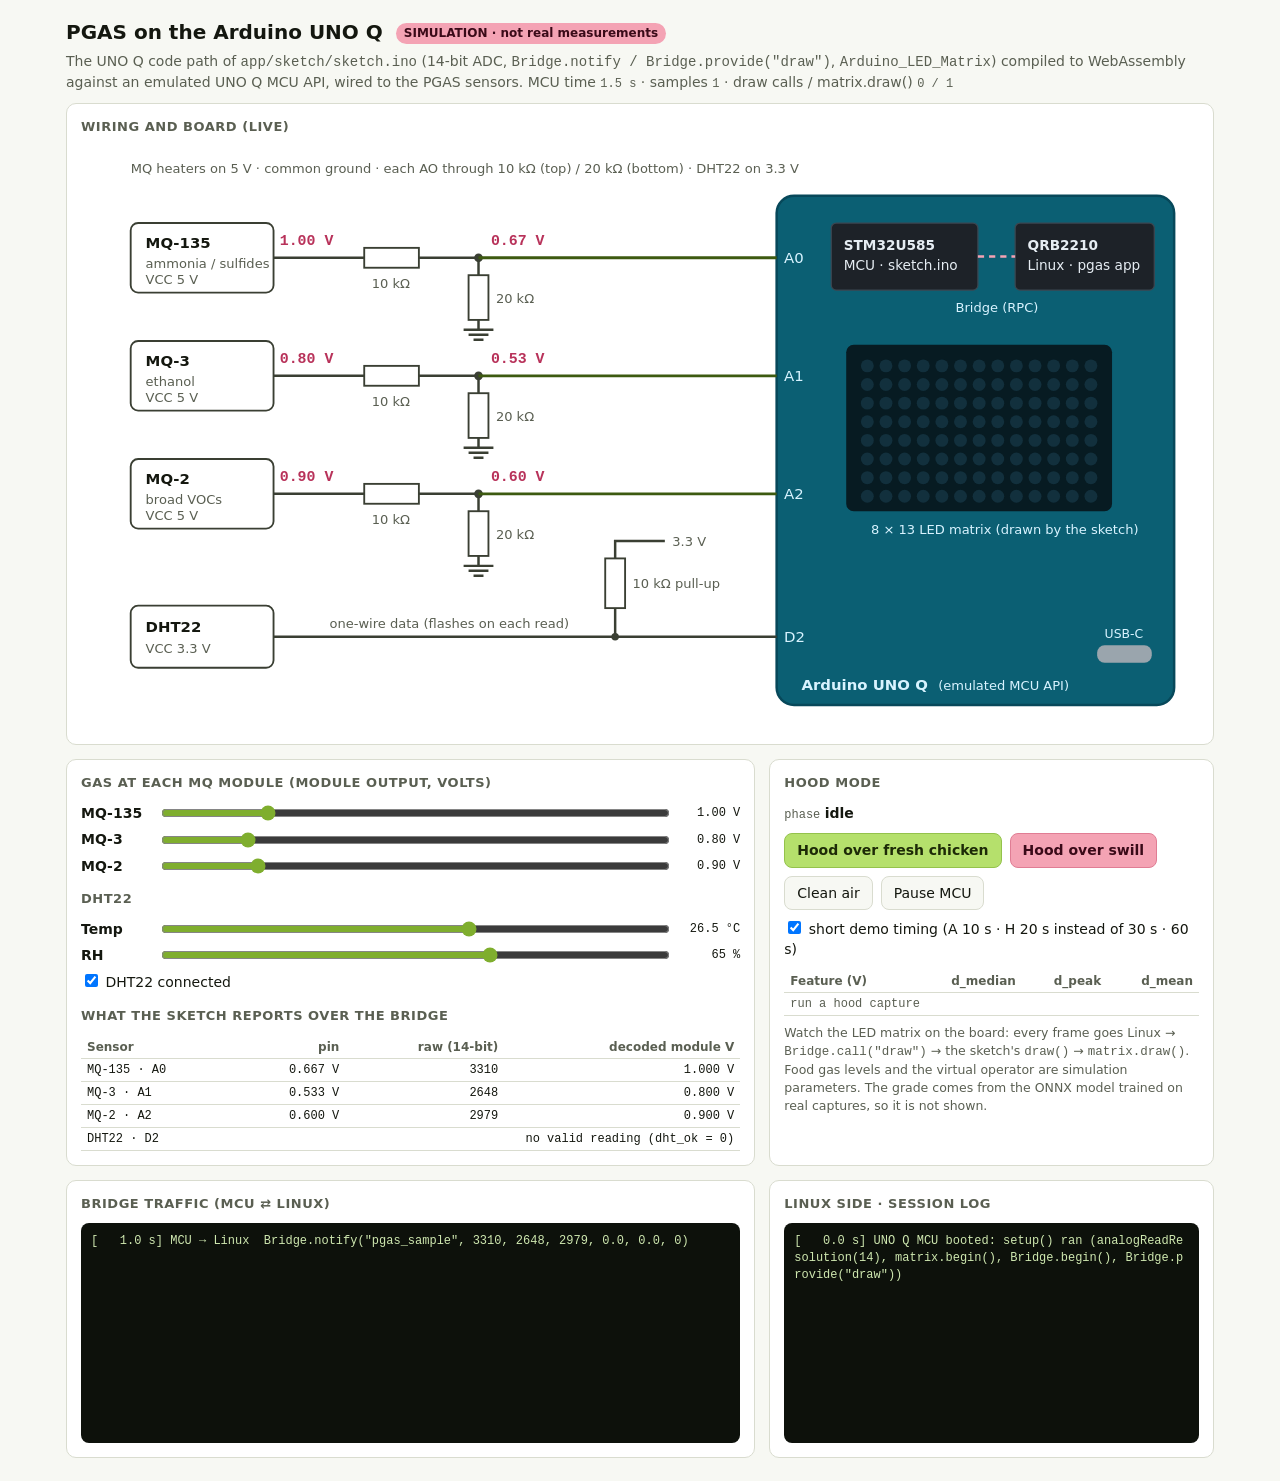
==== sim/web/pgas-unoq-sim.html @ 6ef6e34f "Add UNO Q software-in-the-loop simulation; impute missing DHT22 values sim/unoq/hal emulates the UNO" ====
<!doctype html>
<html lang="en">
<head>
<meta charset="utf-8">
<meta name="viewport" content="width=device-width, initial-scale=1">
<title>PGAS UNO Q Simulation</title>
<style>
:root {
  --bg: #f7f8f3; --surface: #ffffff; --ink: #14170f; --muted: #5a5f52; --line: #d9dccf;
  --lime: #b5e06c; --lime-ink: #3d5a10; --pink: #f4a3b4; --pink-ink: #b8325a; --purple: #5b3b8c;
  --wire: #3a3f33; --led-off: #1c2430; --led-on: #8fd3ff; --mono: ui-monospace, SFMono-Regular, Menlo, Consolas, monospace;
}
@media (prefers-color-scheme: dark) {
  :root:not([data-theme="light"]) {
    --bg: #12140f; --surface: #1b1e17; --ink: #eef1e6; --muted: #a7ad9b; --line: #33382b;
    --lime-ink: #c8ef86; --pink-ink: #ff9ab6; --wire: #c9cfbd; --led-off: #0e141c;
  }
}
:root[data-theme="dark"] {
  --bg: #12140f; --surface: #1b1e17; --ink: #eef1e6; --muted: #a7ad9b; --line: #33382b;
  --lime-ink: #c8ef86; --pink-ink: #ff9ab6; --wire: #c9cfbd; --led-off: #0e141c;
}
* { box-sizing: border-box; }
body { margin: 0; background: var(--bg); color: var(--ink); font: 14px/1.45 system-ui, -apple-system, "Segoe UI", sans-serif; }
header { padding: 18px 16px 10px; max-width: 1180px; margin: 0 auto; }
h1 { font-size: 20px; margin: 0 0 4px; }
.sub { color: var(--muted); margin: 0; }
.badge { display: inline-block; background: var(--pink); color: #3a0a18; font-weight: 600; font-size: 12px; padding: 2px 8px; border-radius: 99px; margin-left: 6px; vertical-align: 2px; }
main { max-width: 1180px; margin: 0 auto; padding: 0 16px 24px; display: grid; gap: 14px; grid-template-columns: minmax(0, 1.55fr) minmax(0, 1fr); }
.card { background: var(--surface); border: 1px solid var(--line); border-radius: 10px; padding: 14px; min-width: 0; }
.card h2 { font-size: 13px; text-transform: uppercase; letter-spacing: .04em; color: var(--muted); margin: 0 0 10px; }
.span2 { grid-column: 1 / -1; }
svg { width: 100%; height: auto; display: block; }
svg text { fill: var(--ink); font: 12px system-ui, sans-serif; }
svg .small { font-size: 10.5px; fill: var(--muted); }
svg .val { font: 600 12px var(--mono); fill: var(--pink-ink); }
svg .wire { stroke: var(--wire); stroke-width: 2; fill: none; }
svg .sig { stroke: var(--lime-ink); fill: none; transition: stroke-width .3s; }
svg .box { fill: var(--surface); stroke: var(--wire); stroke-width: 1.5; }
svg .board { fill: #0f6b74; stroke: #0a4d54; }
svg .board-t { fill: #e8fbff; }
svg .res { fill: var(--surface); stroke: var(--wire); stroke-width: 1.5; }
svg #wire-d2.active { stroke: var(--pink-ink); stroke-width: 4; }
.row { display: grid; grid-template-columns: 70px 1fr 64px; gap: 8px; align-items: center; margin: 6px 0; }
.row label { font-weight: 600; }
.row output { font: 12px var(--mono); text-align: right; }
input[type=range] { width: 100%; accent-color: #7fae2e; }
.btns { display: flex; flex-wrap: wrap; gap: 8px; margin-top: 10px; }
button { font: inherit; border: 1px solid var(--line); background: var(--bg); color: var(--ink); padding: 6px 12px; border-radius: 8px; cursor: pointer; }
button.primary { background: var(--lime); color: #1d2a07; border-color: #94c24c; font-weight: 600; }
button.danger { background: var(--pink); color: #3a0a18; border-color: #e07d94; font-weight: 600; }
table { border-collapse: collapse; width: 100%; font: 12px var(--mono); }
th, td { text-align: right; padding: 4px 6px; border-bottom: 1px solid var(--line); }
th:first-child, td:first-child { text-align: left; }
th { color: var(--muted); font-weight: 600; font-family: system-ui, sans-serif; }
pre { margin: 0; background: #0d110b; color: #cfe8b0; font: 12px/1.4 var(--mono); padding: 10px; border-radius: 8px; height: 220px; overflow: auto; white-space: pre-wrap; word-break: break-all; }
#matrix-unused { width: 300px; max-width: 100%; display: grid; grid-template-columns: repeat(13, 1fr); gap: 4px; background: #0b1016; padding: 10px; border-radius: 8px; }
#matrix i { aspect-ratio: 1; border-radius: 50%; background: var(--led-off); }
#matrix i.on { background: var(--led-on); box-shadow: 0 0 6px var(--led-on); }
.stat { font: 12px var(--mono); color: var(--muted); }
.note { color: var(--muted); font-size: 12.5px; margin: 8px 0 0; }
.flex { display: flex; gap: 14px; flex-wrap: wrap; align-items: flex-start; }
@media (max-width: 820px) { main { grid-template-columns: 1fr; } }
svg .unoq { fill: #0b5f73; stroke: #07485a; stroke-width: 2; }
svg .chip { fill: #1d2228; stroke: #3c4650; }
svg .chip-t { fill: #e6edf3; font-size: 11px; }
svg .pcb-t { fill: #d8f3ff; }
svg .led { fill: #12303d; }
svg .led.on { fill: #8fd3ff; filter: drop-shadow(0 0 3px #8fd3ff); }
svg .bridge { stroke: #f4a3b4; stroke-width: 2; fill: none; stroke-dasharray: 5 4; }
</style>
</head>
<body>
<header>
  <h1>PGAS on the Arduino UNO Q <span class="badge">SIMULATION · not real measurements</span></h1>
  <p class="sub">The UNO Q code path of <code>app/sketch/sketch.ino</code> (14-bit ADC, <code>Bridge.notify / Bridge.provide("draw")</code>, <code>Arduino_LED_Matrix</code>) compiled to WebAssembly against an emulated UNO Q MCU API, wired to the PGAS sensors. MCU time <span class="stat"><span id="simtime">0</span> s</span> · samples <span class="stat" id="samples">0</span> · draw calls / matrix.draw() <span class="stat" id="draws">0</span></p>
</header>
<main>
  <section class="card span2">
    <h2>Wiring and board (live)</h2>
    <svg viewBox="0 0 900 470" role="img" aria-label="PGAS wiring to the Arduino UNO Q: MQ-135, MQ-3 and MQ-2 through 10k/20k dividers to A0-A2; DHT22 with 10k pull-up to D2; on-board 8x13 LED matrix">
      <text x="40" y="22" class="small">MQ heaters on 5 V · common ground · each AO through 10 kΩ (top) / 20 kΩ (bottom) · DHT22 on 3.3 V</text>
      <rect x="560" y="40" width="320" height="410" rx="14" class="unoq"/>
      <text x="580" y="438" class="pcb-t" style="font-weight:700">Arduino UNO Q</text>
      <text x="690" y="438" class="pcb-t" style="font-size:10.5px">(emulated MCU API)</text>
      <rect x="604" y="62" width="118" height="54" rx="4" class="chip"/>
      <text x="614" y="84" class="chip-t" style="font-weight:600">STM32U585</text>
      <text x="614" y="100" class="chip-t">MCU · sketch.ino</text>
      <rect x="752" y="62" width="112" height="54" rx="4" class="chip"/>
      <text x="762" y="84" class="chip-t" style="font-weight:600">QRB2210</text>
      <text x="762" y="100" class="chip-t">Linux · pgas app</text>
      <path class="bridge" d="M722 89 H752"/>
      <text x="704" y="134" class="pcb-t" style="font-size:10.5px">Bridge (RPC)</text>
      <rect x="616" y="160" width="214" height="134" rx="6" fill="#071b22"/>
      <g id="leds" transform="translate(633,177)"></g>
      <text x="636" y="312" class="pcb-t" style="font-size:10.5px">8 × 13 LED matrix (drawn by the sketch)</text>
      <rect x="818" y="402" width="44" height="14" rx="6" fill="#9aa5ad"/>
      <text x="824" y="396" class="pcb-t" style="font-size:10px">USB-C</text>
      <g id="rows"></g>
      <rect x="40" y="370" width="115" height="50" rx="6" class="box"/>
      <text x="52" y="391" style="font-weight:600">DHT22</text>
      <text x="52" y="408" class="small">VCC 3.3 V</text>
      <path id="wire-d2" class="wire" d="M155 395 H560"/>
      <circle cx="430" cy="395" r="3" fill="var(--wire)"/>
      <path class="wire" d="M430 395 V372"/>
      <rect x="422" y="332" width="16" height="40" class="res"/>
      <text x="444" y="356" class="small">10 kΩ pull-up</text>
      <path class="wire" d="M430 332 V318 H470"/>
      <text x="476" y="322" class="small">3.3 V</text>
      <text x="566" y="399" class="pcb-t">D2</text>
      <text x="200" y="388" class="small">one-wire data (flashes on each read)</text>
    </svg>
  </section>

  <section class="card">
    <h2>Gas at each MQ module (module output, volts)</h2>
    <div class="row"><label for="sl-mq135">MQ-135</label><input id="sl-mq135" type="range" min="0" max="5" step="0.01"><output id="out-mq135"></output></div>
    <div class="row"><label for="sl-mq3">MQ-3</label><input id="sl-mq3" type="range" min="0" max="5" step="0.01"><output id="out-mq3"></output></div>
    <div class="row"><label for="sl-mq2">MQ-2</label><input id="sl-mq2" type="range" min="0" max="5" step="0.01"><output id="out-mq2"></output></div>
    <h2 style="margin-top:14px">DHT22</h2>
    <div class="row"><label for="sl-temp">Temp</label><input id="sl-temp" type="range" min="-10" max="50" step="0.1" value="26.5"><output id="val-temp"></output></div>
    <div class="row"><label for="sl-rh">RH</label><input id="sl-rh" type="range" min="0" max="100" step="1" value="65"><output id="val-rh"></output></div>
    <label><input id="dht-conn" type="checkbox" checked> DHT22 connected</label>
    <h2 style="margin-top:14px">What the sketch reports over the Bridge</h2>
    <table>
      <thead><tr><th>Sensor</th><th>pin</th><th>raw (14-bit)</th><th>decoded module V</th></tr></thead>
      <tbody>
        <tr><td>MQ-135 · A0</td><td id="vpin-mq135"></td><td id="raw-mq135"></td><td id="dec-mq135"></td></tr>
        <tr><td>MQ-3 · A1</td><td id="vpin-mq3"></td><td id="raw-mq3"></td><td id="dec-mq3"></td></tr>
        <tr><td>MQ-2 · A2</td><td id="vpin-mq2"></td><td id="raw-mq2"></td><td id="dec-mq2"></td></tr>
        <tr><td>DHT22 · D2</td><td colspan="3" id="dec-dht"></td></tr>
      </tbody>
    </table>
  </section>

  <section class="card">
    <h2>Hood mode</h2>
    <div><span class="stat">phase</span> <b id="phase">idle</b></div>
    <div class="btns">
      <button class="primary" data-hood="fresh">Hood over fresh chicken</button>
      <button class="danger" data-hood="swill">Hood over swill</button>
      <button id="reset-air">Clean air</button>
      <button id="pause">Pause MCU</button>
    </div>
    <label style="display:block;margin-top:8px"><input id="short" type="checkbox" checked> short demo timing (A 10 s · H 20 s instead of 30 s · 60 s)</label>
    <table style="margin-top:10px">
      <thead><tr><th>Feature (V)</th><th>d_median</th><th>d_peak</th><th>d_mean</th></tr></thead>
      <tbody id="result"><tr><td colspan="4" style="text-align:left;color:var(--muted)">run a hood capture</td></tr></tbody>
    </table>
    <p class="note">Watch the LED matrix on the board: every frame goes Linux → <code>Bridge.call("draw")</code> → the sketch's <code>draw()</code> → <code>matrix.draw()</code>. Food gas levels and the virtual operator are simulation parameters. The grade comes from the ONNX model trained on real captures, so it is not shown.</p>
  </section>

  <section class="card"><h2>Bridge traffic (MCU ⇄ Linux)</h2><pre id="bridge"></pre></section>
  <section class="card"><h2>Linux side · session log</h2><pre id="log"></pre></section>
</main>
<script>
// sensor rows of the wiring diagram
(function () {
  const g = document.getElementById('rows');
  const rows = [['mq135', 'MQ-135', 'ammonia / sulfides', 'A0'], ['mq3', 'MQ-3', 'ethanol', 'A1'], ['mq2', 'MQ-2', 'broad VOCs', 'A2']];
  rows.forEach(([id, name, gas, pin], k) => {
    const y = 90 + k * 95;
    g.insertAdjacentHTML('beforeend', `
      <rect x="40" y="${y - 28}" width="115" height="56" rx="6" class="box"/>
      <text x="52" y="${y - 8}" style="font-weight:600">${name}</text>
      <text x="52" y="${y + 8}" class="small">${gas}</text>
      <text x="52" y="${y + 21}" class="small">VCC 5 V</text>
      <path class="wire" d="M155 ${y} H228"/>
      <text x="160" y="${y - 10}" class="val" id="vm-${id}"></text>
      <rect x="228" y="${y - 8}" width="44" height="16" class="res"/>
      <text x="234" y="${y + 24}" class="small">10 kΩ</text>
      <path class="wire" d="M272 ${y} H320"/>
      <circle cx="320" cy="${y}" r="3.5" fill="var(--wire)"/>
      <path class="wire" d="M320 ${y} V${y + 14}"/>
      <rect x="312" y="${y + 14}" width="16" height="36" class="res"/>
      <text x="334" y="${y + 36}" class="small">20 kΩ</text>
      <path class="wire" d="M320 ${y + 50} V${y + 58} M308 ${y + 58} H332 M312 ${y + 62} H328 M316 ${y + 66} H324"/>
      <path class="sig" id="wire-${id}" d="M320 ${y} H560"/>
      <text x="330" y="${y - 10}" class="val" id="vp-${id}"></text>
      <text x="566" y="${y + 4}" class="pcb-t">${pin}</text>`);
  });
})();
</script>
<script>
var UnoQMcu = (() => {
  var _scriptDir = typeof document !== 'undefined' && document.currentScript ? document.currentScript.src : undefined;
  if (typeof __filename !== 'undefined') _scriptDir = _scriptDir || __filename;
  return (
function(UnoQMcu) {
  UnoQMcu = UnoQMcu || {};

var Module=typeof UnoQMcu!="undefined"?UnoQMcu:{};var readyPromiseResolve,readyPromiseReject;Module["ready"]=new Promise(function(resolve,reject){readyPromiseResolve=resolve;readyPromiseReject=reject});var moduleOverrides=Object.assign({},Module);var arguments_=[];var thisProgram="./this.program";var quit_=(status,toThrow)=>{throw toThrow};var ENVIRONMENT_IS_WEB=typeof window=="object";var ENVIRONMENT_IS_WORKER=typeof importScripts=="function";var ENVIRONMENT_IS_NODE=typeof process=="object"&&typeof process.versions=="object"&&typeof process.versions.node=="string";var scriptDirectory="";function locateFile(path){if(Module["locateFile"]){return Module["locateFile"](path,scriptDirectory)}return scriptDirectory+path}var read_,readAsync,readBinary,setWindowTitle;function logExceptionOnExit(e){if(e instanceof ExitStatus)return;let toLog=e;err("exiting due to exception: "+toLog)}var fs;var nodePath;var requireNodeFS;if(ENVIRONMENT_IS_NODE){if(ENVIRONMENT_IS_WORKER){scriptDirectory=require("path").dirname(scriptDirectory)+"/"}else{scriptDirectory=__dirname+"/"}requireNodeFS=(()=>{if(!nodePath){fs=require("fs");nodePath=require("path")}});read_=function shell_read(filename,binary){var ret=tryParseAsDataURI(filename);if(ret){return binary?ret:ret.toString()}requireNodeFS();filename=nodePath["normalize"](filename);return fs.readFileSync(filename,binary?undefined:"utf8")};readBinary=(filename=>{var ret=read_(filename,true);if(!ret.buffer){ret=new Uint8Array(ret)}return ret});readAsync=((filename,onload,onerror)=>{var ret=tryParseAsDataURI(filename);if(ret){onload(ret)}requireNodeFS();filename=nodePath["normalize"](filename);fs.readFile(filename,function(err,data){if(err)onerror(err);else onload(data.buffer)})});if(process["argv"].length>1){thisProgram=process["argv"][1].replace(/\\/g,"/")}arguments_=process["argv"].slice(2);process["on"]("uncaughtException",function(ex){if(!(ex instanceof ExitStatus)){throw ex}});process["on"]("unhandledRejection",function(reason){throw reason});quit_=((status,toThrow)=>{if(keepRuntimeAlive()){process["exitCode"]=status;throw toThrow}logExceptionOnExit(toThrow);process["exit"](status)});Module["inspect"]=function(){return"[Emscripten Module object]"}}else if(ENVIRONMENT_IS_WEB||ENVIRONMENT_IS_WORKER){if(ENVIRONMENT_IS_WORKER){scriptDirectory=self.location.href}else if(typeof document!="undefined"&&document.currentScript){scriptDirectory=document.currentScript.src}if(_scriptDir){scriptDirectory=_scriptDir}if(scriptDirectory.indexOf("blob:")!==0){scriptDirectory=scriptDirectory.substr(0,scriptDirectory.replace(/[?#].*/,"").lastIndexOf("/")+1)}else{scriptDirectory=""}{read_=(url=>{try{var xhr=new XMLHttpRequest;xhr.open("GET",url,false);xhr.send(null);return xhr.responseText}catch(err){var data=tryParseAsDataURI(url);if(data){return intArrayToString(data)}throw err}});if(ENVIRONMENT_IS_WORKER){readBinary=(url=>{try{var xhr=new XMLHttpRequest;xhr.open("GET",url,false);xhr.responseType="arraybuffer";xhr.send(null);return new Uint8Array(xhr.response)}catch(err){var data=tryParseAsDataURI(url);if(data){return data}throw err}})}readAsync=((url,onload,onerror)=>{var xhr=new XMLHttpRequest;xhr.open("GET",url,true);xhr.responseType="arraybuffer";xhr.onload=(()=>{if(xhr.status==200||xhr.status==0&&xhr.response){onload(xhr.response);return}var data=tryParseAsDataURI(url);if(data){onload(data.buffer);return}onerror()});xhr.onerror=onerror;xhr.send(null)})}setWindowTitle=(title=>document.title=title)}else{}var out=Module["print"]||console.log.bind(console);var err=Module["printErr"]||console.warn.bind(console);Object.assign(Module,moduleOverrides);moduleOverrides=null;if(Module["arguments"])arguments_=Module["arguments"];if(Module["thisProgram"])thisProgram=Module["thisProgram"];if(Module["quit"])quit_=Module["quit"];var POINTER_SIZE=4;function warnOnce(text){if(!warnOnce.shown)warnOnce.shown={};if(!warnOnce.shown[text]){warnOnce.shown[text]=1;err(text)}}function convertJsFunctionToWasm(func,sig){if(typeof WebAssembly.Function=="function"){var typeNames={"i":"i32","j":"i64","f":"f32","d":"f64"};var type={parameters:[],results:sig[0]=="v"?[]:[typeNames[sig[0]]]};for(var i=1;i<sig.length;++i){type.parameters.push(typeNames[sig[i]])}return new WebAssembly.Function(type,func)}var typeSection=[1,0,1,96];var sigRet=sig.slice(0,1);var sigParam=sig.slice(1);var typeCodes={"i":127,"j":126,"f":125,"d":124};typeSection.push(sigParam.length);for(var i=0;i<sigParam.length;++i){typeSection.push(typeCodes[sigParam[i]])}if(sigRet=="v"){typeSection.push(0)}else{typeSection=typeSection.concat([1,typeCodes[sigRet]])}typeSection[1]=typeSection.length-2;var bytes=new Uint8Array([0,97,115,109,1,0,0,0].concat(typeSection,[2,7,1,1,101,1,102,0,0,7,5,1,1,102,0,0]));var module=new WebAssembly.Module(bytes);var instance=new WebAssembly.Instance(module,{"e":{"f":func}});var wrappedFunc=instance.exports["f"];return wrappedFunc}var freeTableIndexes=[];var functionsInTableMap;function getEmptyTableSlot(){if(freeTableIndexes.length){return freeTableIndexes.pop()}try{wasmTable.grow(1)}catch(err){if(!(err instanceof RangeError)){throw err}throw"Unable to grow wasm table. Set ALLOW_TABLE_GROWTH."}return wasmTable.length-1}function updateTableMap(offset,count){for(var i=offset;i<offset+count;i++){var item=getWasmTableEntry(i);if(item){functionsInTableMap.set(item,i)}}}var tempRet0=0;var wasmBinary;if(Module["wasmBinary"])wasmBinary=Module["wasmBinary"];var noExitRuntime=Module["noExitRuntime"]||true;if(typeof WebAssembly!="object"){abort("no native wasm support detected")}var wasmMemory;var ABORT=false;var EXITSTATUS;function assert(condition,text){if(!condition){abort(text)}}function getCFunc(ident){var func=Module["_"+ident];return func}function ccall(ident,returnType,argTypes,args,opts){var toC={"string":function(str){var ret=0;if(str!==null&&str!==undefined&&str!==0){var len=(str.length<<2)+1;ret=stackAlloc(len);stringToUTF8(str,ret,len)}return ret},"array":function(arr){var ret=stackAlloc(arr.length);writeArrayToMemory(arr,ret);return ret}};function convertReturnValue(ret){if(returnType==="string")return UTF8ToString(ret);if(returnType==="boolean")return Boolean(ret);return ret}var func=getCFunc(ident);var cArgs=[];var stack=0;if(args){for(var i=0;i<args.length;i++){var converter=toC[argTypes[i]];if(converter){if(stack===0)stack=stackSave();cArgs[i]=converter(args[i])}else{cArgs[i]=args[i]}}}var ret=func.apply(null,cArgs);function onDone(ret){if(stack!==0)stackRestore(stack);return convertReturnValue(ret)}ret=onDone(ret);return ret}function cwrap(ident,returnType,argTypes,opts){argTypes=argTypes||[];var numericArgs=argTypes.every(function(type){return type==="number"});var numericRet=returnType!=="string";if(numericRet&&numericArgs&&!opts){return getCFunc(ident)}return function(){return ccall(ident,returnType,argTypes,arguments,opts)}}var ALLOC_STACK=1;var UTF8Decoder=typeof TextDecoder!="undefined"?new TextDecoder("utf8"):undefined;function UTF8ArrayToString(heap,idx,maxBytesToRead){var endIdx=idx+maxBytesToRead;var endPtr=idx;while(heap[endPtr]&&!(endPtr>=endIdx))++endPtr;if(endPtr-idx>16&&heap.subarray&&UTF8Decoder){return UTF8Decoder.decode(heap.subarray(idx,endPtr))}else{var str="";while(idx<endPtr){var u0=heap[idx++];if(!(u0&128)){str+=String.fromCharCode(u0);continue}var u1=heap[idx++]&63;if((u0&224)==192){str+=String.fromCharCode((u0&31)<<6|u1);continue}var u2=heap[idx++]&63;if((u0&240)==224){u0=(u0&15)<<12|u1<<6|u2}else{u0=(u0&7)<<18|u1<<12|u2<<6|heap[idx++]&63}if(u0<65536){str+=String.fromCharCode(u0)}else{var ch=u0-65536;str+=String.fromCharCode(55296|ch>>10,56320|ch&1023)}}}return str}function UTF8ToString(ptr,maxBytesToRead){return ptr?UTF8ArrayToString(HEAPU8,ptr,maxBytesToRead):""}function stringToUTF8Array(str,heap,outIdx,maxBytesToWrite){if(!(maxBytesToWrite>0))return 0;var startIdx=outIdx;var endIdx=outIdx+maxBytesToWrite-1;for(var i=0;i<str.length;++i){var u=str.charCodeAt(i);if(u>=55296&&u<=57343){var u1=str.charCodeAt(++i);u=65536+((u&1023)<<10)|u1&1023}if(u<=127){if(outIdx>=endIdx)break;heap[outIdx++]=u}else if(u<=2047){if(outIdx+1>=endIdx)break;heap[outIdx++]=192|u>>6;heap[outIdx++]=128|u&63}else if(u<=65535){if(outIdx+2>=endIdx)break;heap[outIdx++]=224|u>>12;heap[outIdx++]=128|u>>6&63;heap[outIdx++]=128|u&63}else{if(outIdx+3>=endIdx)break;heap[outIdx++]=240|u>>18;heap[outIdx++]=128|u>>12&63;heap[outIdx++]=128|u>>6&63;heap[outIdx++]=128|u&63}}heap[outIdx]=0;return outIdx-startIdx}function stringToUTF8(str,outPtr,maxBytesToWrite){return stringToUTF8Array(str,HEAPU8,outPtr,maxBytesToWrite)}function lengthBytesUTF8(str){var len=0;for(var i=0;i<str.length;++i){var u=str.charCodeAt(i);if(u>=55296&&u<=57343)u=65536+((u&1023)<<10)|str.charCodeAt(++i)&1023;if(u<=127)++len;else if(u<=2047)len+=2;else if(u<=65535)len+=3;else len+=4}return len}var UTF16Decoder=typeof TextDecoder!="undefined"?new TextDecoder("utf-16le"):undefined;function writeArrayToMemory(array,buffer){HEAP8.set(array,buffer)}function writeAsciiToMemory(str,buffer,dontAddNull){for(var i=0;i<str.length;++i){HEAP8[buffer++>>0]=str.charCodeAt(i)}if(!dontAddNull)HEAP8[buffer>>0]=0}var buffer,HEAP8,HEAPU8,HEAP16,HEAPU16,HEAP32,HEAPU32,HEAPF32,HEAPF64;function updateGlobalBufferAndViews(buf){buffer=buf;Module["HEAP8"]=HEAP8=new Int8Array(buf);Module["HEAP16"]=HEAP16=new Int16Array(buf);Module["HEAP32"]=HEAP32=new Int32Array(buf);Module["HEAPU8"]=HEAPU8=new Uint8Array(buf);Module["HEAPU16"]=HEAPU16=new Uint16Array(buf);Module["HEAPU32"]=HEAPU32=new Uint32Array(buf);Module["HEAPF32"]=HEAPF32=new Float32Array(buf);Module["HEAPF64"]=HEAPF64=new Float64Array(buf)}var INITIAL_MEMORY=Module["INITIAL_MEMORY"]||16777216;var wasmTable;var __ATPRERUN__=[];var __ATINIT__=[];var __ATPOSTRUN__=[];var runtimeInitialized=false;var runtimeExited=false;var runtimeKeepaliveCounter=0;function keepRuntimeAlive(){return noExitRuntime||runtimeKeepaliveCounter>0}function preRun(){if(Module["preRun"]){if(typeof Module["preRun"]=="function")Module["preRun"]=[Module["preRun"]];while(Module["preRun"].length){addOnPreRun(Module["preRun"].shift())}}callRuntimeCallbacks(__ATPRERUN__)}function initRuntime(){runtimeInitialized=true;callRuntimeCallbacks(__ATINIT__)}function exitRuntime(){runtimeExited=true}function postRun(){if(Module["postRun"]){if(typeof Module["postRun"]=="function")Module["postRun"]=[Module["postRun"]];while(Module["postRun"].length){addOnPostRun(Module["postRun"].shift())}}callRuntimeCallbacks(__ATPOSTRUN__)}function addOnPreRun(cb){__ATPRERUN__.unshift(cb)}function addOnInit(cb){__ATINIT__.unshift(cb)}function addOnPostRun(cb){__ATPOSTRUN__.unshift(cb)}var runDependencies=0;var runDependencyWatcher=null;var dependenciesFulfilled=null;function addRunDependency(id){runDependencies++;if(Module["monitorRunDependencies"]){Module["monitorRunDependencies"](runDependencies)}}function removeRunDependency(id){runDependencies--;if(Module["monitorRunDependencies"]){Module["monitorRunDependencies"](runDependencies)}if(runDependencies==0){if(runDependencyWatcher!==null){clearInterval(runDependencyWatcher);runDependencyWatcher=null}if(dependenciesFulfilled){var callback=dependenciesFulfilled;dependenciesFulfilled=null;callback()}}}Module["preloadedImages"]={};Module["preloadedAudios"]={};function abort(what){{if(Module["onAbort"]){Module["onAbort"](what)}}what="Aborted("+what+")";err(what);ABORT=true;EXITSTATUS=1;what+=". Build with -s ASSERTIONS=1 for more info.";var e=new WebAssembly.RuntimeError(what);readyPromiseReject(e);throw e}var dataURIPrefix="data:application/octet-stream;base64,";function isDataURI(filename){return filename.startsWith(dataURIPrefix)}var wasmBinaryFile;wasmBinaryFile="[data-uri]";if(!isDataURI(wasmBinaryFile)){wasmBinaryFile=locateFile(wasmBinaryFile)}function getBinary(file){try{if(file==wasmBinaryFile&&wasmBinary){return new Uint8Array(wasmBinary)}var binary=tryParseAsDataURI(file);if(binary){return binary}if(readBinary){return readBinary(file)}else{throw"both async and sync fetching of the wasm failed"}}catch(err){abort(err)}}function getBinaryPromise(){if(!wasmBinary&&(ENVIRONMENT_IS_WEB||ENVIRONMENT_IS_WORKER)){if(typeof fetch=="function"){return fetch(wasmBinaryFile,{credentials:"same-origin"}).then(function(response){if(!response["ok"]){throw"failed to load wasm binary file at '"+wasmBinaryFile+"'"}return response["arrayBuffer"]()}).catch(function(){return getBinary(wasmBinaryFile)})}}return Promise.resolve().then(function(){return getBinary(wasmBinaryFile)})}function createWasm(){var info={"env":asmLibraryArg,"wasi_snapshot_preview1":asmLibraryArg};function receiveInstance(instance,module){var exports=instance.exports;Module["asm"]=exports;wasmMemory=Module["asm"]["memory"];updateGlobalBufferAndViews(wasmMemory.buffer);wasmTable=Module["asm"]["__indirect_function_table"];addOnInit(Module["asm"]["__wasm_call_ctors"]);removeRunDependency("wasm-instantiate")}addRunDependency("wasm-instantiate");function receiveInstantiationResult(result){receiveInstance(result["instance"])}function instantiateArrayBuffer(receiver){return getBinaryPromise().then(function(binary){return WebAssembly.instantiate(binary,info)}).then(function(instance){return instance}).then(receiver,function(reason){err("failed to asynchronously prepare wasm: "+reason);abort(reason)})}function instantiateAsync(){if(!wasmBinary&&typeof WebAssembly.instantiateStreaming=="function"&&!isDataURI(wasmBinaryFile)&&typeof fetch=="function"){return fetch(wasmBinaryFile,{credentials:"same-origin"}).then(function(response){var result=WebAssembly.instantiateStreaming(response,info);return result.then(receiveInstantiationResult,function(reason){err("wasm streaming compile failed: "+reason);err("falling back to ArrayBuffer instantiation");return instantiateArrayBuffer(receiveInstantiationResult)})})}else{return instantiateArrayBuffer(receiveInstantiationResult)}}if(Module["instantiateWasm"]){try{var exports=Module["instantiateWasm"](info,receiveInstance);return exports}catch(e){err("Module.instantiateWasm callback failed with error: "+e);return false}}instantiateAsync().catch(readyPromiseReject);return{}}var tempDouble;var tempI64;function js_dht(){if(Module.onDht)Module.onDht()}function js_matrix(f){if(Module.onMatrix)Module.onMatrix(Array.from(HEAPU8.subarray(f,f+104)))}function js_notify(t){if(Module.onNotify)Module.onNotify(UTF8ToString(t))}function callRuntimeCallbacks(callbacks){while(callbacks.length>0){var callback=callbacks.shift();if(typeof callback=="function"){callback(Module);continue}var func=callback.func;if(typeof func=="number"){if(callback.arg===undefined){getWasmTableEntry(func)()}else{getWasmTableEntry(func)(callback.arg)}}else{func(callback.arg===undefined?null:callback.arg)}}}function demangle(func){return func}function demangleAll(text){var regex=/\b_Z[\w\d_]+/g;return text.replace(regex,function(x){var y=demangle(x);return x===y?x:y+" ["+x+"]"})}var wasmTableMirror=[];function getWasmTableEntry(funcPtr){var func=wasmTableMirror[funcPtr];if(!func){if(funcPtr>=wasmTableMirror.length)wasmTableMirror.length=funcPtr+1;wasmTableMirror[funcPtr]=func=wasmTable.get(funcPtr)}return func}function jsStackTrace(){var error=new Error;if(!error.stack){try{throw new Error}catch(e){error=e}if(!error.stack){return"(no stack trace available)"}}return error.stack.toString()}function setWasmTableEntry(idx,func){wasmTable.set(idx,func);wasmTableMirror[idx]=func}function ___cxa_allocate_exception(size){return _malloc(size+16)+16}function ExceptionInfo(excPtr){this.excPtr=excPtr;this.ptr=excPtr-16;this.set_type=function(type){HEAP32[this.ptr+4>>2]=type};this.get_type=function(){return HEAP32[this.ptr+4>>2]};this.set_destructor=function(destructor){HEAP32[this.ptr+8>>2]=destructor};this.get_destructor=function(){return HEAP32[this.ptr+8>>2]};this.set_refcount=function(refcount){HEAP32[this.ptr>>2]=refcount};this.set_caught=function(caught){caught=caught?1:0;HEAP8[this.ptr+12>>0]=caught};this.get_caught=function(){return HEAP8[this.ptr+12>>0]!=0};this.set_rethrown=function(rethrown){rethrown=rethrown?1:0;HEAP8[this.ptr+13>>0]=rethrown};this.get_rethrown=function(){return HEAP8[this.ptr+13>>0]!=0};this.init=function(type,destructor){this.set_type(type);this.set_destructor(destructor);this.set_refcount(0);this.set_caught(false);this.set_rethrown(false)};this.add_ref=function(){var value=HEAP32[this.ptr>>2];HEAP32[this.ptr>>2]=value+1};this.release_ref=function(){var prev=HEAP32[this.ptr>>2];HEAP32[this.ptr>>2]=prev-1;return prev===1}}var exceptionLast=0;var uncaughtExceptionCount=0;function ___cxa_throw(ptr,type,destructor){var info=new ExceptionInfo(ptr);info.init(type,destructor);exceptionLast=ptr;uncaughtExceptionCount++;throw ptr}function _abort(){abort("")}function _emscripten_memcpy_big(dest,src,num){HEAPU8.copyWithin(dest,src,src+num)}function _emscripten_get_heap_max(){return 2147483648}function emscripten_realloc_buffer(size){try{wasmMemory.grow(size-buffer.byteLength+65535>>>16);updateGlobalBufferAndViews(wasmMemory.buffer);return 1}catch(e){}}function _emscripten_resize_heap(requestedSize){var oldSize=HEAPU8.length;requestedSize=requestedSize>>>0;var maxHeapSize=_emscripten_get_heap_max();if(requestedSize>maxHeapSize){return false}let alignUp=(x,multiple)=>x+(multiple-x%multiple)%multiple;for(var cutDown=1;cutDown<=4;cutDown*=2){var overGrownHeapSize=oldSize*(1+.2/cutDown);overGrownHeapSize=Math.min(overGrownHeapSize,requestedSize+100663296);var newSize=Math.min(maxHeapSize,alignUp(Math.max(requestedSize,overGrownHeapSize),65536));var replacement=emscripten_realloc_buffer(newSize);if(replacement){return true}}return false}var ASSERTIONS=false;function intArrayToString(array){var ret=[];for(var i=0;i<array.length;i++){var chr=array[i];if(chr>255){if(ASSERTIONS){assert(false,"Character code "+chr+" ("+String.fromCharCode(chr)+")  at offset "+i+" not in 0x00-0xFF.")}chr&=255}ret.push(String.fromCharCode(chr))}return ret.join("")}var decodeBase64=typeof atob=="function"?atob:function(input){var keyStr="ABCDEFGHIJKLMNOPQRSTUVWXYZabcdefghijklmnopqrstuvwxyz0123456789+/=";var output="";var chr1,chr2,chr3;var enc1,enc2,enc3,enc4;var i=0;input=input.replace(/[^A-Za-z0-9\+\/\=]/g,"");do{enc1=keyStr.indexOf(input.charAt(i++));enc2=keyStr.indexOf(input.charAt(i++));enc3=keyStr.indexOf(input.charAt(i++));enc4=keyStr.indexOf(input.charAt(i++));chr1=enc1<<2|enc2>>4;chr2=(enc2&15)<<4|enc3>>2;chr3=(enc3&3)<<6|enc4;output=output+String.fromCharCode(chr1);if(enc3!==64){output=output+String.fromCharCode(chr2)}if(enc4!==64){output=output+String.fromCharCode(chr3)}}while(i<input.length);return output};function intArrayFromBase64(s){if(typeof ENVIRONMENT_IS_NODE=="boolean"&&ENVIRONMENT_IS_NODE){var buf=Buffer.from(s,"base64");return new Uint8Array(buf["buffer"],buf["byteOffset"],buf["byteLength"])}try{var decoded=decodeBase64(s);var bytes=new Uint8Array(decoded.length);for(var i=0;i<decoded.length;++i){bytes[i]=decoded.charCodeAt(i)}return bytes}catch(_){throw new Error("Converting base64 string to bytes failed.")}}function tryParseAsDataURI(filename){if(!isDataURI(filename)){return}return intArrayFromBase64(filename.slice(dataURIPrefix.length))}var asmLibraryArg={"__cxa_allocate_exception":___cxa_allocate_exception,"__cxa_throw":___cxa_throw,"abort":_abort,"emscripten_memcpy_big":_emscripten_memcpy_big,"emscripten_resize_heap":_emscripten_resize_heap,"js_dht":js_dht,"js_matrix":js_matrix,"js_notify":js_notify};var asm=createWasm();var ___wasm_call_ctors=Module["___wasm_call_ctors"]=function(){return(___wasm_call_ctors=Module["___wasm_call_ctors"]=Module["asm"]["__wasm_call_ctors"]).apply(null,arguments)};var _hal_setup=Module["_hal_setup"]=function(){return(_hal_setup=Module["_hal_setup"]=Module["asm"]["hal_setup"]).apply(null,arguments)};var _hal_run_us=Module["_hal_run_us"]=function(){return(_hal_run_us=Module["_hal_run_us"]=Module["asm"]["hal_run_us"]).apply(null,arguments)};var _hal_time_ms=Module["_hal_time_ms"]=function(){return(_hal_time_ms=Module["_hal_time_ms"]=Module["asm"]["hal_time_ms"]).apply(null,arguments)};var _hal_set_module=Module["_hal_set_module"]=function(){return(_hal_set_module=Module["_hal_set_module"]=Module["asm"]["hal_set_module"]).apply(null,arguments)};var _hal_set_env=Module["_hal_set_env"]=function(){return(_hal_set_env=Module["_hal_set_env"]=Module["asm"]["hal_set_env"]).apply(null,arguments)};var _hal_set_dht_connected=Module["_hal_set_dht_connected"]=function(){return(_hal_set_dht_connected=Module["_hal_set_dht_connected"]=Module["asm"]["hal_set_dht_connected"]).apply(null,arguments)};var _hal_bridge_draw=Module["_hal_bridge_draw"]=function(){return(_hal_bridge_draw=Module["_hal_bridge_draw"]=Module["asm"]["hal_bridge_draw"]).apply(null,arguments)};var ___errno_location=Module["___errno_location"]=function(){return(___errno_location=Module["___errno_location"]=Module["asm"]["__errno_location"]).apply(null,arguments)};var _malloc=Module["_malloc"]=function(){return(_malloc=Module["_malloc"]=Module["asm"]["malloc"]).apply(null,arguments)};var _free=Module["_free"]=function(){return(_free=Module["_free"]=Module["asm"]["free"]).apply(null,arguments)};var stackSave=Module["stackSave"]=function(){return(stackSave=Module["stackSave"]=Module["asm"]["stackSave"]).apply(null,arguments)};var stackRestore=Module["stackRestore"]=function(){return(stackRestore=Module["stackRestore"]=Module["asm"]["stackRestore"]).apply(null,arguments)};var stackAlloc=Module["stackAlloc"]=function(){return(stackAlloc=Module["stackAlloc"]=Module["asm"]["stackAlloc"]).apply(null,arguments)};Module["ccall"]=ccall;Module["cwrap"]=cwrap;Module["UTF8ToString"]=UTF8ToString;var calledRun;function ExitStatus(status){this.name="ExitStatus";this.message="Program terminated with exit("+status+")";this.status=status}dependenciesFulfilled=function runCaller(){if(!calledRun)run();if(!calledRun)dependenciesFulfilled=runCaller};function run(args){args=args||arguments_;if(runDependencies>0){return}preRun();if(runDependencies>0){return}function doRun(){if(calledRun)return;calledRun=true;Module["calledRun"]=true;if(ABORT)return;initRuntime();readyPromiseResolve(Module);if(Module["onRuntimeInitialized"])Module["onRuntimeInitialized"]();postRun()}if(Module["setStatus"]){Module["setStatus"]("Running...");setTimeout(function(){setTimeout(function(){Module["setStatus"]("")},1);doRun()},1)}else{doRun()}}Module["run"]=run;function procExit(code){EXITSTATUS=code;if(!keepRuntimeAlive()){if(Module["onExit"])Module["onExit"](code);ABORT=true}quit_(code,new ExitStatus(code))}if(Module["preInit"]){if(typeof Module["preInit"]=="function")Module["preInit"]=[Module["preInit"]];while(Module["preInit"].length>0){Module["preInit"].pop()()}}run();


  return UnoQMcu.ready
}
);
})();
if (typeof exports === 'object' && typeof module === 'object')
  module.exports = UnoQMcu;
else if (typeof define === 'function' && define['amd'])
  define([], function() { return UnoQMcu; });
else if (typeof exports === 'object')
  exports["UnoQMcu"] = UnoQMcu;

window.UnoQMcu = UnoQMcu;
</script>
<script>(()=>{var k=.6666666666666666,D=16383,P=3.3,g=["mq135","mq3","mq2"],_=[1,.8,.9],j={fresh:{name:"fresh chicken (simulated)",amp:[.15,.05,.1]},swill:{name:"swill (simulated)",amp:[2.2,1.4,1.8]}},i=e=>document.getElementById(e),l={module:[..._],temp:26.5,rh:65,dht:!0,dhtAt:0},d=null,$=0,h=null,A=0,w=0,O=0,b=!0,S=new Array(104).fill(0);function E(e,t,n=300){let a=i(e);a.textContent+=t+`
`;let s=a.textContent.split(`
`);s.length>n&&(a.textContent=s.slice(-n).join(`
`)),a.scrollTop=a.scrollHeight}var F=()=>d?(d._hal_time_ms()/1e3).toFixed(1).padStart(6," "):"   0.0",c=e=>E("log",`[${F()} s] ${e}`);function q(e){O++,d.HEAPU8.set(e.map(t=>Math.max(0,Math.min(7,t))),$),d._hal_bridge_draw($),E("bridge",`[${F()} s] Linux \u2192 MCU  Bridge.call("draw", <104 bytes>)`,120)}function B(e){let[t,...n]=e.split(",");E("bridge",`[${F()} s] MCU \u2192 Linux  Bridge.notify("${t}", ${n.join(", ")})`,120),t==="pgas_sample"&&(h=n.map(Number),A++,K(h))}var H={0:[7,5,5,5,7],1:[2,6,2,2,7],2:[7,1,7,4,7],3:[7,1,7,1,7],4:[5,5,7,1,1],5:[7,4,7,1,7],6:[7,4,7,5,7],7:[7,1,2,2,2],8:[7,5,7,5,7],9:[7,5,7,1,7],A:[2,5,7,5,5],H:[5,5,7,5,5],V:[5,5,5,5,2],M:[5,7,7,5,5]," ":[0,0,0,0,0]};function I(e){let t=new Array(104).fill(0);return[...e].forEach((n,a)=>{let s=[0,5,9][a];(H[n]||H[" "]).forEach((r,m)=>{for(let p=0;p<3;p++)r&4>>p&&(t[m*13+s+p]=7)})}),t}function v(e,t,n){let a=Math.max(0,Math.min(99,Math.floor(t))),s=I(`${e}${Math.floor(a/10)}${a%10}`);for(let r=0;r<Math.round(Math.max(0,Math.min(1,n))*13);r++)s[7*13+r]=7;return s}var Q=["0000000000000","0000000000011","0000000000110","0000000001100","0110000011000","0011000110000","0001101100000","0000111000000"],W=()=>Q.join("").split("").map(e=>e==="1"?7:0),V="";function f(e){let t=e.join("");t!==V&&(V=t,q(e))}var o={phase:"idle",i:0,base:[[],[],[]],peak:[-1e9,-1e9,-1e9],held:0,rows:[],food:null,short:!0,result:null},u={target:0,level:0},G=()=>o.short?{A:10,M:5,H:20,V:60}:{A:30,M:5,H:60,V:180},U=e=>e/D*P/k,x=e=>{let t=[...e].sort((a,s)=>a-s),n=t.length>>1;return t.length%2?t[n]:(t[n-1]+t[n])/2};function y(e){Object.assign(o,{phase:"A",i:0,base:[[],[],[]],peak:[-1e9,-1e9,-1e9],held:0,rows:[],food:e,short:i("short").checked,result:null}),u.target=0,i("result").innerHTML='<tr><td colspan="4" style="text-align:left;color:var(--muted)">capturing\u2026</td></tr>',c(`$ python3 -m pgas.capture --mode hood --label ${e==="swill"?"swill_sim":"fresh_sim_chicken"}`),c("STEP 1/3: hold the box in open air, away from food")}function K(e){if(o.phase==="idle"||o.phase==="done")return;let t=e.slice(0,3).map(U),n=G();if(o.rows.push({phase:o.phase,v:t,t:e[3],h:e[4],ok:e[5]}),o.phase==="A")t.forEach((a,s)=>o.base[s].push(a)),f(v("A",n.A-o.i,o.i/n.A)),++o.i>=n.A&&(o.phase="M",o.i=0,c("MOVE NOW: put the box over the food, opening down, 3-5 cm above it"),setTimeout(()=>{u.target=1,c("OPERATOR: box lowered over the food")},2e3));else if(o.phase==="M")f(v("M",n.M-o.i,o.i/n.M)),++o.i>=n.M&&(o.phase="H",o.i=0,c("STEP 2/3: hold the box still over the food"));else if(o.phase==="H")t.forEach((a,s)=>{o.peak[s]=Math.max(o.peak[s],a)}),f(v("H",n.H-o.i,o.i/n.H)),++o.i>=n.H&&(o.phase="V",o.i=0,u.target=0,c("STEP 3/3: lift the box away and let it air out"),c("OPERATOR: box lifted"));else if(o.phase==="V"){f(v("V",n.V-o.i,o.i/n.V));let a=o.base.map(x),s=t.every((r,m)=>r-a[m]<=.1*Math.max(0,o.peak[m]-a[m])+.02);o.held=s?o.held+1:0,(o.held>=5||++o.i>=n.V)&&X(o.held>=5)}}function X(e){let t=o.base.map(x),n=o.rows.filter(r=>r.phase==="H"),a=g.map((r,m)=>{let p=n.map(M=>M.v[m]);return{s:r,dmed:x(p)-t[m],dpeak:Math.max(...p)-t[m],dmean:p.reduce((M,R)=>M+R,0)/p.length-t[m]}}),s=n.filter(r=>r.ok);o.phase="done",o.result=a,f(W()),c(e?"readings back to baseline":"recover timeout"),c("features: "+a.map(r=>`${r.s.toUpperCase()} d_peak=${r.dpeak.toFixed(3)} V`).join(", ")+(s.length?`, temp ${x(s.map(r=>r.t)).toFixed(1)} C, RH ${x(s.map(r=>r.h)).toFixed(0)} %`:", DHT22: no valid reading (imputed on the board)")),c("grade: decided on the UNO Q by the ONNX model trained on real captures - not simulated here"),i("result").innerHTML=a.map(r=>`<tr><td>${r.s.toUpperCase()}</td><td>${r.dmed.toFixed(3)}</td><td>${r.dpeak.toFixed(3)}</td><td>${r.dmean.toFixed(3)}</td></tr>`).join("")}function N(){d&&(l.module.forEach((e,t)=>d._hal_set_module(t,e)),d._hal_set_env(l.temp,l.rh),d._hal_set_dht_connected(l.dht?1:0))}function z(e){if(!o.food||o.phase==="idle")return;let t=u.target>u.level?12:8;u.level+=(u.target-u.level)*e/t,l.module=_.map((n,a)=>n+u.level*j[o.food].amp[a]),g.forEach((n,a)=>{i(`sl-${n}`).value=l.module[a].toFixed(2)})}function J(){i("simtime").textContent=d?(d._hal_time_ms()/1e3).toFixed(1):"0",i("samples").textContent=A,i("draws").textContent=`${O} / ${w}`,g.forEach((e,t)=>{let n=l.module[t],a=Math.min(3.3,n*k);i(`out-${e}`).textContent=n.toFixed(2)+" V",i(`vm-${e}`).textContent=n.toFixed(2)+" V",i(`vp-${e}`).textContent=a.toFixed(2)+" V",i(`vpin-${e}`).textContent=a.toFixed(3)+" V",i(`raw-${e}`).textContent=h?h[t]:"\u2013",i(`dec-${e}`).textContent=h?U(h[t]).toFixed(3)+" V":"\u2013",i(`wire-${e}`).style.strokeWidth=2+4*Math.min(1,Math.max(0,(a-.4)/2.6))}),i("val-temp").textContent=l.temp.toFixed(1)+" \xB0C",i("val-rh").textContent=l.rh.toFixed(0)+" %",i("dec-dht").textContent=h?h[5]?`${h[3].toFixed(1)} \xB0C / ${h[4].toFixed(1)} %`:"no valid reading (dht_ok = 0)":"\u2013",i("wire-d2").classList.toggle("active",performance.now()-l.dhtAt<250),i("phase").textContent={idle:"idle",A:"A \xB7 ambient baseline",M:"M \xB7 move the box over the food",H:"H \xB7 hood over the food",V:"V \xB7 venting",done:"done"}[o.phase];for(let e=0;e<104;e++)i(`led-${e}`).setAttribute("class",S[e]?"led on":"led")}var C=0;function T(e){let t=Math.min(.1,(e-C)/1e3);C=e,d&&b&&(z(t),N(),d._hal_run_us(t*1e6));try{J()}catch(n){console.error(n)}requestAnimationFrame(T)}function Y(){let e=i("leds");for(let t=0;t<8;t++)for(let n=0;n<13;n++){let a=document.createElementNS("http://www.w3.org/2000/svg","circle");a.setAttribute("cx",0+n*15),a.setAttribute("cy",0+t*15),a.setAttribute("r",5.2),a.setAttribute("id",`led-${t*13+n}`),a.setAttribute("class","led"),e.appendChild(a)}}async function L(){Y(),g.forEach((e,t)=>{i(`sl-${e}`).value=l.module[t],i(`sl-${e}`).addEventListener("input",n=>{l.module[t]=+n.target.value})}),i("sl-temp").addEventListener("input",e=>{l.temp=+e.target.value}),i("sl-rh").addEventListener("input",e=>{l.rh=+e.target.value}),i("dht-conn").addEventListener("change",e=>{l.dht=e.target.checked}),document.querySelectorAll("[data-hood]").forEach(e=>e.addEventListener("click",()=>y(e.dataset.hood))),i("reset-air").addEventListener("click",()=>{o.phase="idle",o.food=null,u.level=0,l.module=[..._],g.forEach((e,t)=>{i(`sl-${e}`).value=l.module[t]}),f(new Array(104).fill(0)),c("clean air")}),i("pause").addEventListener("click",e=>{b=!b,e.target.textContent=b?"Pause MCU":"Resume MCU"}),d=await window.UnoQMcu({onNotify:B,onMatrix:e=>{S=e,w++},onDht:()=>{l.dhtAt=performance.now()}}),$=d._malloc(104),N(),d._hal_setup(),c('UNO Q MCU booted: setup() ran (analogReadResolution(14), matrix.begin(), Bridge.begin(), Bridge.provide("draw"))'),window.PGAS_UNOQ={get latest(){return h},get samples(){return A},get session(){return o},get matrixDraws(){return w},startHood:y},C=performance.now(),requestAnimationFrame(T)}document.readyState==="loading"?document.addEventListener("DOMContentLoaded",L):L();})();
</script>
</body>
</html>
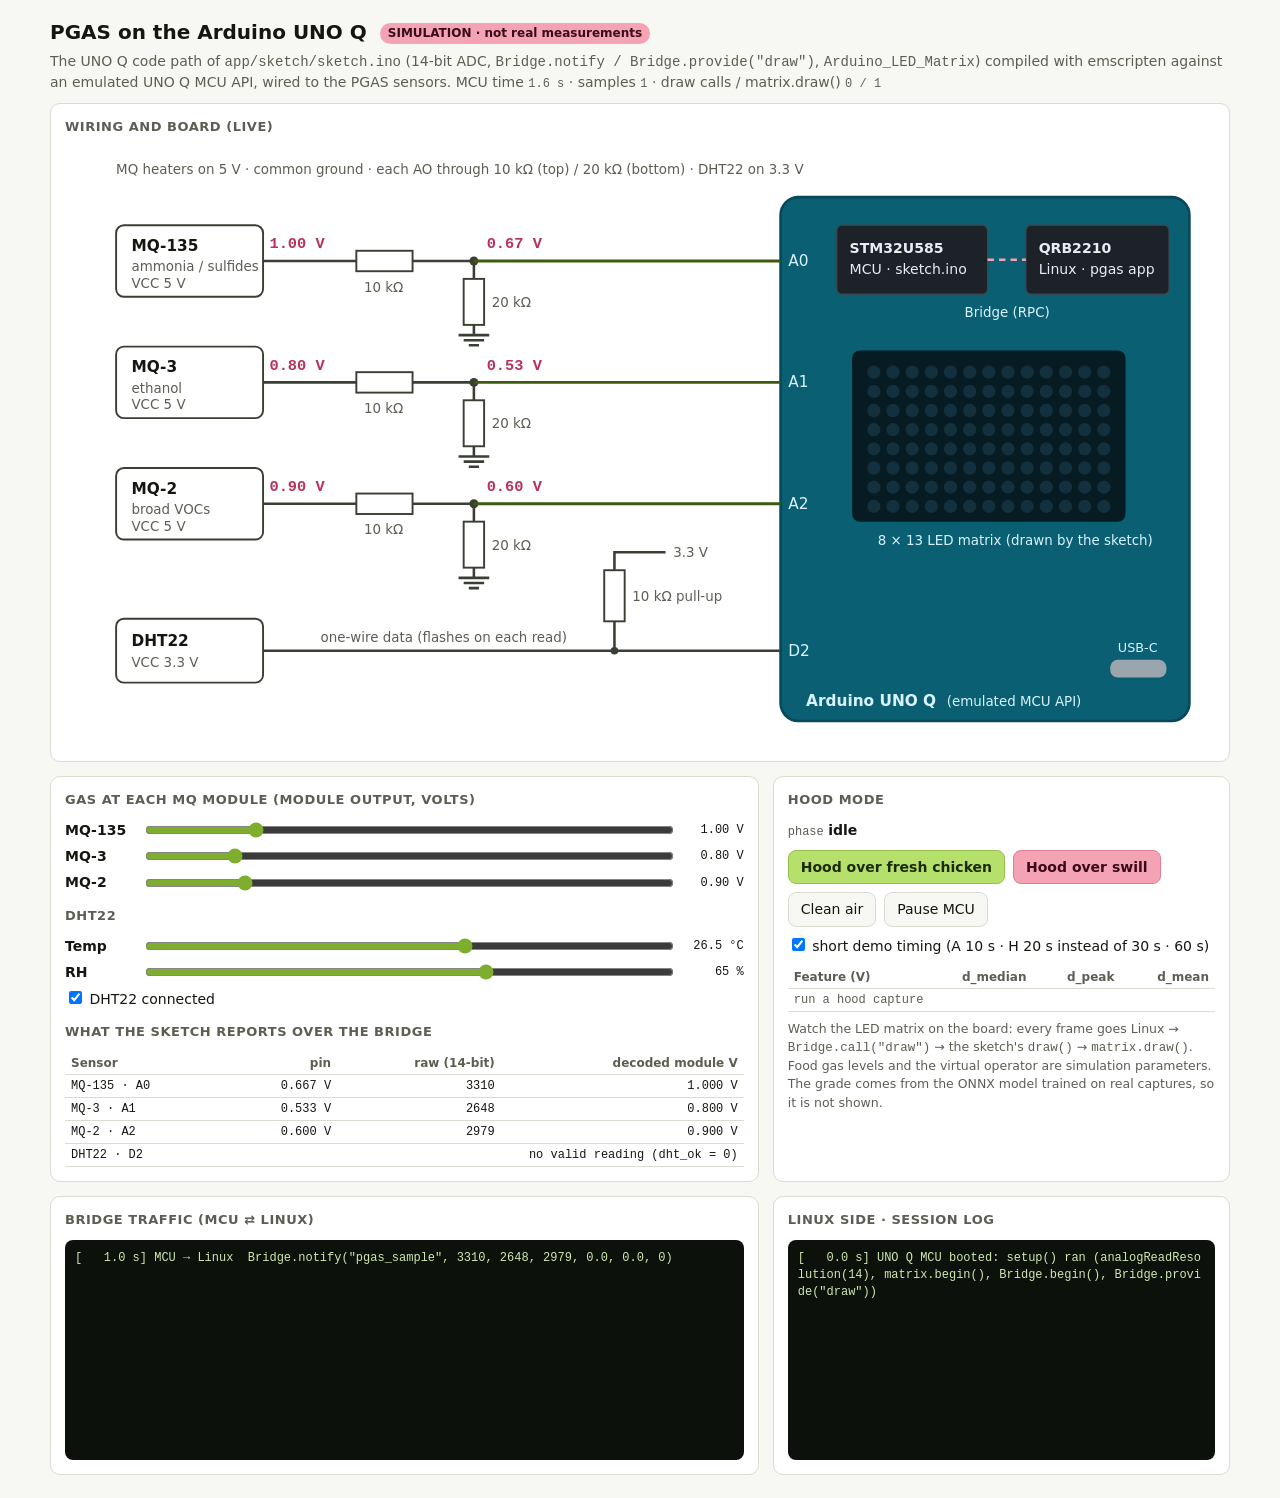
==== commit 61dac7e9: "UNO Q sim page: pure-JS MCU build, phone layout, hosted-page variant sim/unoq/build.sh js compiles t" ====
--- a/sim/web/pgas-unoq-sim.html
+++ b/sim/web/pgas-unoq-sim.html
@@ -4,6 +4,7 @@
 <meta charset="utf-8">
 <meta name="viewport" content="width=device-width, initial-scale=1">
 <title>PGAS UNO Q Simulation</title>
+<meta name="claude:viewport-fit-sides" content="cover">
 <style>
 :root {
   --bg: #f7f8f3; --surface: #ffffff; --ink: #14170f; --muted: #5a5f52; --line: #d9dccf;
@@ -13,24 +14,26 @@
 @media (prefers-color-scheme: dark) {
   :root:not([data-theme="light"]) {
     --bg: #12140f; --surface: #1b1e17; --ink: #eef1e6; --muted: #a7ad9b; --line: #33382b;
-    --lime-ink: #c8ef86; --pink-ink: #ff9ab6; --wire: #c9cfbd; --led-off: #0e141c;
+    --lime-ink: #c8ef86; --pink-ink: #ff9ab6; --wire: #c9cfbd; --led-off: #0e141c; color-scheme: dark;
   }
 }
 :root[data-theme="dark"] {
   --bg: #12140f; --surface: #1b1e17; --ink: #eef1e6; --muted: #a7ad9b; --line: #33382b;
-  --lime-ink: #c8ef86; --pink-ink: #ff9ab6; --wire: #c9cfbd; --led-off: #0e141c;
+  --lime-ink: #c8ef86; --pink-ink: #ff9ab6; --wire: #c9cfbd; --led-off: #0e141c; color-scheme: dark;
 }
 * { box-sizing: border-box; }
 body { margin: 0; background: var(--bg); color: var(--ink); font: 14px/1.45 system-ui, -apple-system, "Segoe UI", sans-serif; }
-header { padding: 18px 16px 10px; max-width: 1180px; margin: 0 auto; }
+header { padding-block: 18px 10px; padding-left: max(16px, env(safe-area-inset-left, 0px)); padding-right: max(16px, env(safe-area-inset-right, 0px)); max-width: 1212px; margin: 0 auto; }
 h1 { font-size: 20px; margin: 0 0 4px; }
 .sub { color: var(--muted); margin: 0; }
 .badge { display: inline-block; background: var(--pink); color: #3a0a18; font-weight: 600; font-size: 12px; padding: 2px 8px; border-radius: 99px; margin-left: 6px; vertical-align: 2px; }
-main { max-width: 1180px; margin: 0 auto; padding: 0 16px 24px; display: grid; gap: 14px; grid-template-columns: minmax(0, 1.55fr) minmax(0, 1fr); }
+main { max-width: 1212px; margin: 0 auto; padding-block: 0 24px; padding-left: max(16px, env(safe-area-inset-left, 0px)); padding-right: max(16px, env(safe-area-inset-right, 0px)); display: grid; gap: 14px; grid-template-columns: minmax(0, 1.55fr) minmax(0, 1fr); }
 .card { background: var(--surface); border: 1px solid var(--line); border-radius: 10px; padding: 14px; min-width: 0; }
 .card h2 { font-size: 13px; text-transform: uppercase; letter-spacing: .04em; color: var(--muted); margin: 0 0 10px; }
 .span2 { grid-column: 1 / -1; }
 svg { width: 100%; height: auto; display: block; }
+.scroll-x { overflow-x: auto; }
+.scroll-x svg { min-width: 720px; }
 svg text { fill: var(--ink); font: 12px system-ui, sans-serif; }
 svg .small { font-size: 10.5px; fill: var(--muted); }
 svg .val { font: 600 12px var(--mono); fill: var(--pink-ink); }
@@ -73,11 +76,12 @@
 <body>
 <header>
   <h1>PGAS on the Arduino UNO Q <span class="badge">SIMULATION · not real measurements</span></h1>
-  <p class="sub">The UNO Q code path of <code>app/sketch/sketch.ino</code> (14-bit ADC, <code>Bridge.notify / Bridge.provide("draw")</code>, <code>Arduino_LED_Matrix</code>) compiled to WebAssembly against an emulated UNO Q MCU API, wired to the PGAS sensors. MCU time <span class="stat"><span id="simtime">0</span> s</span> · samples <span class="stat" id="samples">0</span> · draw calls / matrix.draw() <span class="stat" id="draws">0</span></p>
+  <p class="sub">The UNO Q code path of <code>app/sketch/sketch.ino</code> (14-bit ADC, <code>Bridge.notify / Bridge.provide("draw")</code>, <code>Arduino_LED_Matrix</code>) compiled with emscripten against an emulated UNO Q MCU API, wired to the PGAS sensors. MCU time <span class="stat"><span id="simtime">0</span> s</span> · samples <span class="stat" id="samples">0</span> · draw calls / matrix.draw() <span class="stat" id="draws">0</span></p>
 </header>
 <main>
   <section class="card span2">
     <h2>Wiring and board (live)</h2>
+    <div class="scroll-x">
     <svg viewBox="0 0 900 470" role="img" aria-label="PGAS wiring to the Arduino UNO Q: MQ-135, MQ-3 and MQ-2 through 10k/20k dividers to A0-A2; DHT22 with 10k pull-up to D2; on-board 8x13 LED matrix">
       <text x="40" y="22" class="small">MQ heaters on 5 V · common ground · each AO through 10 kΩ (top) / 20 kΩ (bottom) · DHT22 on 3.3 V</text>
       <rect x="560" y="40" width="320" height="410" rx="14" class="unoq"/>
@@ -110,6 +114,7 @@
       <text x="566" y="399" class="pcb-t">D2</text>
       <text x="200" y="388" class="small">one-wire data (flashes on each read)</text>
     </svg>
+    </div>
   </section>
 
   <section class="card">
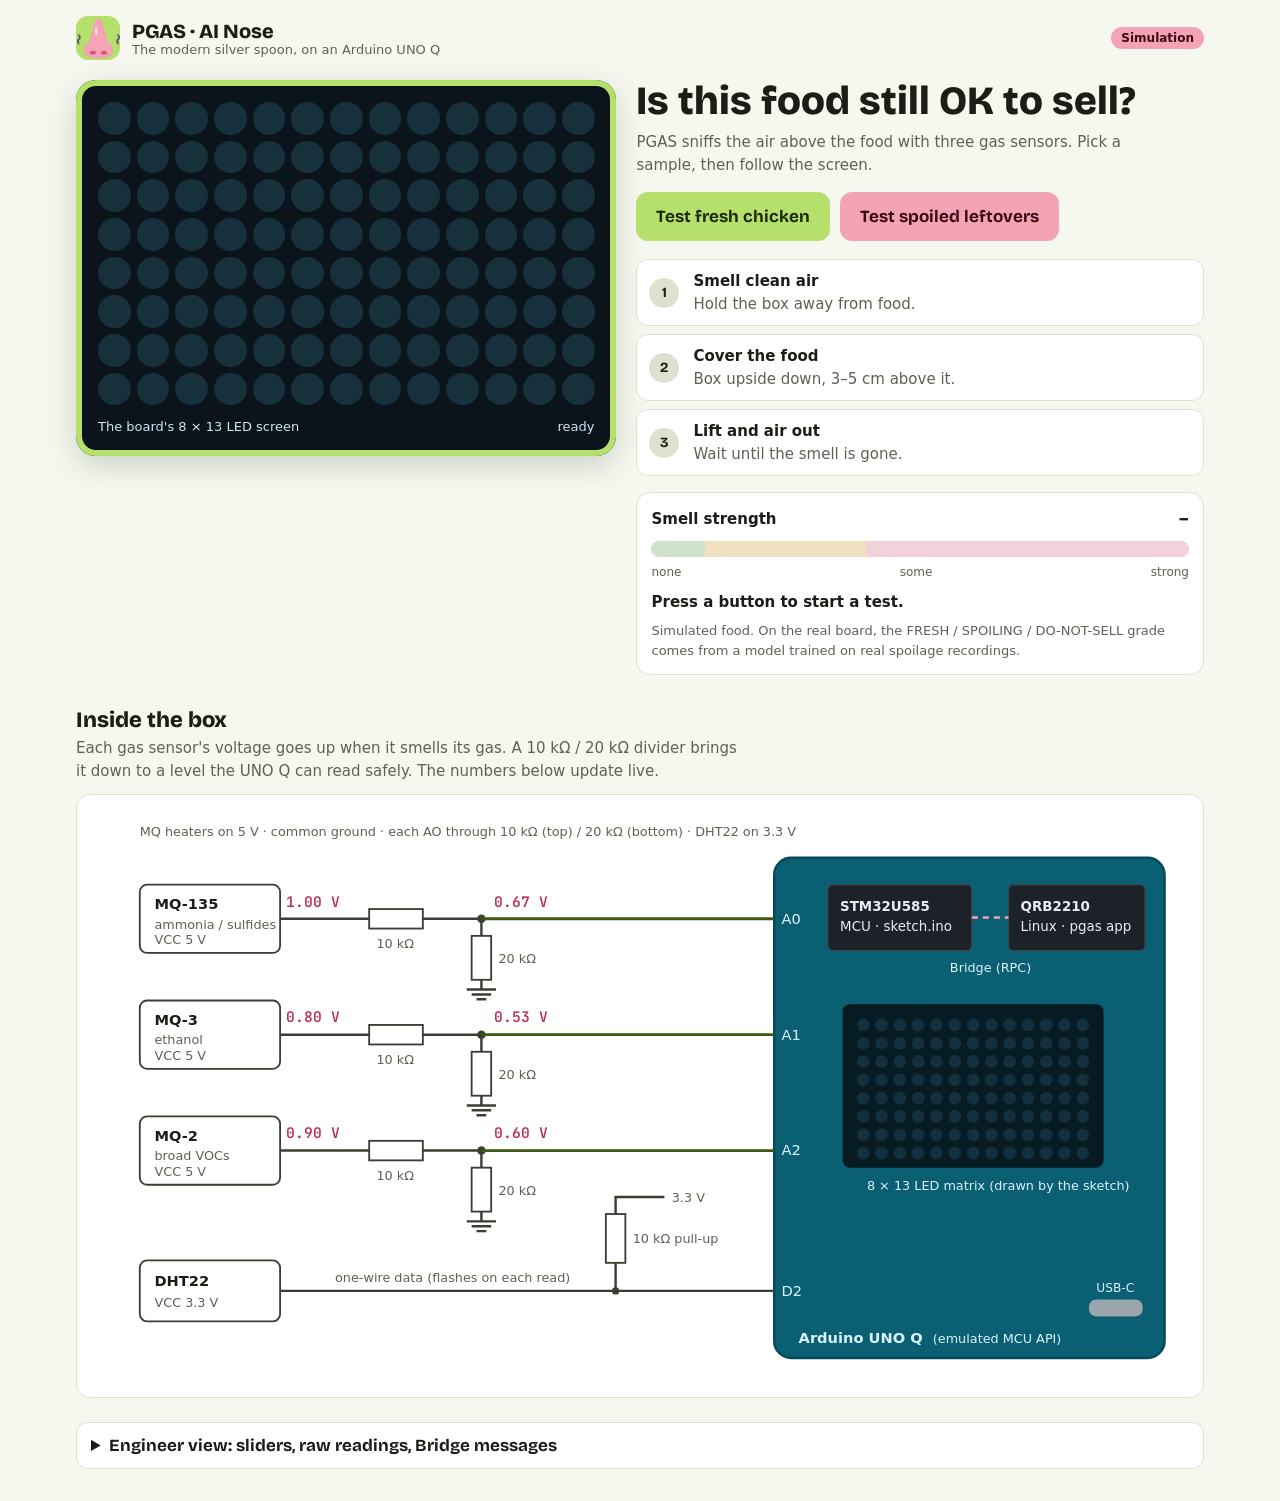
==== commit 018569e2: "Simulation page: plain-language first screen, circuit kept below The top now shows the board's LED s" ====
--- a/sim/web/pgas-unoq-sim.html
+++ b/sim/web/pgas-unoq-sim.html
@@ -5,84 +5,152 @@
 <meta name="viewport" content="width=device-width, initial-scale=1">
 <title>PGAS UNO Q Simulation</title>
 <meta name="claude:viewport-fit-sides" content="cover">
+<link rel="preconnect" href="https://fonts.googleapis.com">
+<link rel="stylesheet" href="https://fonts.googleapis.com/css2?family=Bricolage+Grotesque:opsz,wght@12..96,600;12..96,800&family=JetBrains+Mono:wght@400;600&display=swap">
 <style>
+/* Layout: a "nose" hero for anyone (big LED + 3 steps + smell meter), then the circuit, then an engineer drawer. */
 :root {
-  --bg: #f7f8f3; --surface: #ffffff; --ink: #14170f; --muted: #5a5f52; --line: #d9dccf;
-  --lime: #b5e06c; --lime-ink: #3d5a10; --pink: #f4a3b4; --pink-ink: #b8325a; --purple: #5b3b8c;
-  --wire: #3a3f33; --led-off: #1c2430; --led-on: #8fd3ff; --mono: ui-monospace, SFMono-Regular, Menlo, Consolas, monospace;
+  --bg: #f6f8ef; --surface: #ffffff; --ink: #1b1d16; --muted: #5d6253; --line: #dde2cf;
+  --lime: #b5e06c; --lime-deep: #6d9a24; --lime-ink: #3d5a10; --pink: #f4a3b4; --pink-deep: #c9466b; --pink-ink: #b8325a;
+  --nose: #5b3b8c; --wire: #3a3f33; --panel: #0b141a; --led-off: #16303c; --led-on: #8fd3ff;
+  --ok: #3f8f2f; --warn: #c98500; --bad: #c9466b;
+  --display: "Bricolage Grotesque", "Avenir Next", "Segoe UI", system-ui, sans-serif;
+  --body: system-ui, -apple-system, "Segoe UI", Roboto, sans-serif;
+  --mono: "JetBrains Mono", ui-monospace, SFMono-Regular, Menlo, Consolas, monospace;
 }
 @media (prefers-color-scheme: dark) {
   :root:not([data-theme="light"]) {
-    --bg: #12140f; --surface: #1b1e17; --ink: #eef1e6; --muted: #a7ad9b; --line: #33382b;
-    --lime-ink: #c8ef86; --pink-ink: #ff9ab6; --wire: #c9cfbd; --led-off: #0e141c; color-scheme: dark;
+    --bg: #11140d; --surface: #1a1e15; --ink: #eef2e4; --muted: #a9b09b; --line: #31372a;
+    --lime-ink: #c8ef86; --pink-ink: #ff9ab6; --nose: #c7b0f0; --wire: #c9cfbd; color-scheme: dark;
   }
 }
 :root[data-theme="dark"] {
-  --bg: #12140f; --surface: #1b1e17; --ink: #eef1e6; --muted: #a7ad9b; --line: #33382b;
-  --lime-ink: #c8ef86; --pink-ink: #ff9ab6; --wire: #c9cfbd; --led-off: #0e141c; color-scheme: dark;
+  --bg: #11140d; --surface: #1a1e15; --ink: #eef2e4; --muted: #a9b09b; --line: #31372a;
+  --lime-ink: #c8ef86; --pink-ink: #ff9ab6; --nose: #c7b0f0; --wire: #c9cfbd; color-scheme: dark;
 }
 * { box-sizing: border-box; }
-body { margin: 0; background: var(--bg); color: var(--ink); font: 14px/1.45 system-ui, -apple-system, "Segoe UI", sans-serif; }
-header { padding-block: 18px 10px; padding-left: max(16px, env(safe-area-inset-left, 0px)); padding-right: max(16px, env(safe-area-inset-right, 0px)); max-width: 1212px; margin: 0 auto; }
-h1 { font-size: 20px; margin: 0 0 4px; }
-.sub { color: var(--muted); margin: 0; }
-.badge { display: inline-block; background: var(--pink); color: #3a0a18; font-weight: 600; font-size: 12px; padding: 2px 8px; border-radius: 99px; margin-left: 6px; vertical-align: 2px; }
-main { max-width: 1212px; margin: 0 auto; padding-block: 0 24px; padding-left: max(16px, env(safe-area-inset-left, 0px)); padding-right: max(16px, env(safe-area-inset-right, 0px)); display: grid; gap: 14px; grid-template-columns: minmax(0, 1.55fr) minmax(0, 1fr); }
-.card { background: var(--surface); border: 1px solid var(--line); border-radius: 10px; padding: 14px; min-width: 0; }
-.card h2 { font-size: 13px; text-transform: uppercase; letter-spacing: .04em; color: var(--muted); margin: 0 0 10px; }
-.span2 { grid-column: 1 / -1; }
+body { margin: 0; background: var(--bg); color: var(--ink); font: 15px/1.5 var(--body); }
+.wrap { max-width: 1160px; margin: 0 auto; padding-left: max(16px, env(safe-area-inset-left, 0px)); padding-right: max(16px, env(safe-area-inset-right, 0px)); }
+.top { display: flex; align-items: center; gap: 12px; padding-block: 16px 8px; }
+.top img { width: 44px; height: 44px; border-radius: 12px; }
+.brand { font: 800 20px/1.1 var(--display); }
+.brand small { display: block; font: 500 13px var(--body); color: var(--muted); }
+.chip { margin-left: auto; background: var(--pink); color: #3a0a18; font: 600 12px var(--body); padding: 4px 10px; border-radius: 99px; white-space: nowrap; }
+
+.hero { display: grid; grid-template-columns: minmax(0, 1fr) minmax(0, 1.05fr); gap: 20px; padding-block: 12px 24px; align-items: start; }
+.screen { background: var(--panel); border-radius: 20px; padding: 22px; box-shadow: 0 0 0 6px var(--lime) inset, 0 10px 30px rgba(20, 40, 10, .18); }
+#bigmatrix { display: grid; grid-template-columns: repeat(13, 1fr); gap: 6px; }
+#bigmatrix i { aspect-ratio: 1; border-radius: 50%; background: var(--led-off); }
+#bigmatrix i.on { background: var(--led-on); box-shadow: 0 0 10px var(--led-on); }
+.screen-cap { color: #cfe6f2; font: 13px var(--body); margin-top: 14px; display: flex; justify-content: space-between; gap: 8px; }
+h1 { font: 800 clamp(28px, 4vw, 40px)/1.08 var(--display); margin: 0 0 8px; text-wrap: balance; }
+.lede { color: var(--muted); margin: 0 0 16px; max-width: 52ch; }
+.go { display: flex; flex-wrap: wrap; gap: 10px; margin-bottom: 18px; }
+button { font: inherit; cursor: pointer; border-radius: 12px; border: 1px solid var(--line); background: var(--surface); color: var(--ink); padding: 8px 14px; }
+button:focus-visible, summary:focus-visible, input:focus-visible { outline: 3px solid var(--nose); outline-offset: 2px; }
+.big { font: 700 17px var(--display); padding: 14px 20px; border: 0; }
+.big.fresh { background: var(--lime); color: #1d2a07; }
+.big.bad { background: var(--pink); color: #3a0a18; }
+.steps { list-style: none; padding: 0; margin: 0 0 16px; display: grid; gap: 8px; }
+.steps li { display: grid; grid-template-columns: 34px 1fr auto; align-items: center; gap: 10px; padding: 10px 12px; border-radius: 12px; background: var(--surface); border: 1px solid var(--line); color: var(--muted); }
+.steps .n { width: 30px; height: 30px; border-radius: 50%; display: grid; place-items: center; font: 700 14px var(--display); background: var(--line); color: var(--ink); }
+.steps li.active { border-color: var(--nose); color: var(--ink); box-shadow: 0 0 0 2px var(--nose) inset; }
+.steps li.active .n { background: var(--nose); color: #fff; }
+.steps li.done .n { background: var(--lime-deep); color: #fff; }
+.steps b { color: var(--ink); font-weight: 600; }
+.steps .t { font: 600 14px var(--mono); font-variant-numeric: tabular-nums; }
+.meter { background: var(--surface); border: 1px solid var(--line); border-radius: 14px; padding: 14px; }
+.meter-head { display: flex; justify-content: space-between; align-items: baseline; gap: 8px; }
+.meter-head span { font: 700 18px var(--display); }
+.bar { position: relative; height: 16px; border-radius: 99px; margin: 10px 0 6px; background: linear-gradient(90deg, var(--ok) 0 10%, var(--warn) 10% 40%, var(--bad) 40% 100%); opacity: .25; }
+.bar-wrap { position: relative; }
+.bar-fill { position: absolute; left: 0; top: 10px; height: 16px; border-radius: 99px; background: linear-gradient(90deg, var(--ok), var(--warn) 30%, var(--bad) 70%); transition: width .4s; width: 0; }
+.scale { display: flex; justify-content: space-between; color: var(--muted); font-size: 12px; }
+.verdict { margin: 10px 0 0; font-weight: 600; }
+.note { color: var(--muted); font-size: 13px; margin: 8px 0 0; }
+
+section.block { padding-block: 8px 20px; }
+h2 { font: 800 22px var(--display); margin: 0 0 4px; }
+.sub { color: var(--muted); margin: 0 0 12px; max-width: 70ch; }
+.card { background: var(--surface); border: 1px solid var(--line); border-radius: 14px; padding: 14px; min-width: 0; }
+.scroll-x { overflow-x: auto; }
 svg { width: 100%; height: auto; display: block; }
-.scroll-x { overflow-x: auto; }
 .scroll-x svg { min-width: 720px; }
-svg text { fill: var(--ink); font: 12px system-ui, sans-serif; }
+svg text { fill: var(--ink); font: 12px var(--body); }
 svg .small { font-size: 10.5px; fill: var(--muted); }
 svg .val { font: 600 12px var(--mono); fill: var(--pink-ink); }
 svg .wire { stroke: var(--wire); stroke-width: 2; fill: none; }
 svg .sig { stroke: var(--lime-ink); fill: none; transition: stroke-width .3s; }
 svg .box { fill: var(--surface); stroke: var(--wire); stroke-width: 1.5; }
-svg .board { fill: #0f6b74; stroke: #0a4d54; }
-svg .board-t { fill: #e8fbff; }
 svg .res { fill: var(--surface); stroke: var(--wire); stroke-width: 1.5; }
 svg #wire-d2.active { stroke: var(--pink-ink); stroke-width: 4; }
-.row { display: grid; grid-template-columns: 70px 1fr 64px; gap: 8px; align-items: center; margin: 6px 0; }
-.row label { font-weight: 600; }
-.row output { font: 12px var(--mono); text-align: right; }
-input[type=range] { width: 100%; accent-color: #7fae2e; }
-.btns { display: flex; flex-wrap: wrap; gap: 8px; margin-top: 10px; }
-button { font: inherit; border: 1px solid var(--line); background: var(--bg); color: var(--ink); padding: 6px 12px; border-radius: 8px; cursor: pointer; }
-button.primary { background: var(--lime); color: #1d2a07; border-color: #94c24c; font-weight: 600; }
-button.danger { background: var(--pink); color: #3a0a18; border-color: #e07d94; font-weight: 600; }
-table { border-collapse: collapse; width: 100%; font: 12px var(--mono); }
-th, td { text-align: right; padding: 4px 6px; border-bottom: 1px solid var(--line); }
-th:first-child, td:first-child { text-align: left; }
-th { color: var(--muted); font-weight: 600; font-family: system-ui, sans-serif; }
-pre { margin: 0; background: #0d110b; color: #cfe8b0; font: 12px/1.4 var(--mono); padding: 10px; border-radius: 8px; height: 220px; overflow: auto; white-space: pre-wrap; word-break: break-all; }
-#matrix-unused { width: 300px; max-width: 100%; display: grid; grid-template-columns: repeat(13, 1fr); gap: 4px; background: #0b1016; padding: 10px; border-radius: 8px; }
-#matrix i { aspect-ratio: 1; border-radius: 50%; background: var(--led-off); }
-#matrix i.on { background: var(--led-on); box-shadow: 0 0 6px var(--led-on); }
-.stat { font: 12px var(--mono); color: var(--muted); }
-.note { color: var(--muted); font-size: 12.5px; margin: 8px 0 0; }
-.flex { display: flex; gap: 14px; flex-wrap: wrap; align-items: flex-start; }
-@media (max-width: 820px) { main { grid-template-columns: 1fr; } }
 svg .unoq { fill: #0b5f73; stroke: #07485a; stroke-width: 2; }
 svg .chip { fill: #1d2228; stroke: #3c4650; }
 svg .chip-t { fill: #e6edf3; font-size: 11px; }
 svg .pcb-t { fill: #d8f3ff; }
 svg .led { fill: #12303d; }
-svg .led.on { fill: #8fd3ff; filter: drop-shadow(0 0 3px #8fd3ff); }
+svg .led.on { fill: #8fd3ff; }
 svg .bridge { stroke: #f4a3b4; stroke-width: 2; fill: none; stroke-dasharray: 5 4; }
+
+details.eng { margin-block: 4px 32px; }
+details.eng summary { cursor: pointer; font: 700 17px var(--display); padding: 12px 14px; border-radius: 12px; background: var(--surface); border: 1px solid var(--line); }
+.eng-grid { display: grid; grid-template-columns: minmax(0, 1fr) minmax(0, 1fr); gap: 14px; margin-top: 14px; }
+.eng-grid h3 { font: 600 12px var(--body); text-transform: uppercase; letter-spacing: .05em; color: var(--muted); margin: 0 0 8px; }
+.row { display: grid; grid-template-columns: 70px 1fr 64px; gap: 8px; align-items: center; margin: 6px 0; }
+.row label { font-weight: 600; }
+.row output { font: 12px var(--mono); text-align: right; }
+input[type=range] { width: 100%; accent-color: var(--lime-deep); }
+table { border-collapse: collapse; width: 100%; font: 12px var(--mono); font-variant-numeric: tabular-nums; }
+th, td { text-align: right; padding: 4px 6px; border-bottom: 1px solid var(--line); }
+th:first-child, td:first-child { text-align: left; }
+th { color: var(--muted); font: 600 12px var(--body); }
+pre { margin: 0; background: #0d110b; color: #cfe8b0; font: 12px/1.4 var(--mono); padding: 10px; border-radius: 8px; height: 200px; overflow: auto; white-space: pre-wrap; word-break: break-all; }
+.stat { font: 12px var(--mono); color: var(--muted); }
+.btns { display: flex; flex-wrap: wrap; gap: 8px; margin-top: 8px; }
+@media (max-width: 820px) { .hero, .eng-grid { grid-template-columns: 1fr; } }
+@media (prefers-reduced-motion: reduce) { .bar-fill, svg .sig { transition: none; } }
 </style>
 </head>
 <body>
-<header>
-  <h1>PGAS on the Arduino UNO Q <span class="badge">SIMULATION · not real measurements</span></h1>
-  <p class="sub">The UNO Q code path of <code>app/sketch/sketch.ino</code> (14-bit ADC, <code>Bridge.notify / Bridge.provide("draw")</code>, <code>Arduino_LED_Matrix</code>) compiled with emscripten against an emulated UNO Q MCU API, wired to the PGAS sensors. MCU time <span class="stat"><span id="simtime">0</span> s</span> · samples <span class="stat" id="samples">0</span> · draw calls / matrix.draw() <span class="stat" id="draws">0</span></p>
-</header>
-<main>
-  <section class="card span2">
-    <h2>Wiring and board (live)</h2>
-    <div class="scroll-x">
-    <svg viewBox="0 0 900 470" role="img" aria-label="PGAS wiring to the Arduino UNO Q: MQ-135, MQ-3 and MQ-2 through 10k/20k dividers to A0-A2; DHT22 with 10k pull-up to D2; on-board 8x13 LED matrix">
+<div class="wrap">
+  <div class="top">
+    <img alt="PGAS logo" src="[data-uri]">
+    <div class="brand">PGAS · AI Nose<small>The modern silver spoon, on an Arduino UNO Q</small></div>
+    <span class="chip">Simulation</span>
+  </div>
+
+  <div class="hero">
+    <div class="screen" aria-label="UNO Q LED matrix">
+      <div id="bigmatrix"></div>
+      <div class="screen-cap"><span>The board's 8 × 13 LED screen</span><span id="phase">ready</span></div>
+    </div>
+    <div>
+      <h1>Is this food still OK to sell?</h1>
+      <p class="lede">PGAS sniffs the air above the food with three gas sensors. Pick a sample, then follow the screen.</p>
+      <div class="go">
+        <button class="big fresh" data-hood="fresh">Test fresh chicken</button>
+        <button class="big bad" data-hood="swill">Test spoiled leftovers</button>
+      </div>
+      <ol class="steps">
+        <li id="step-1"><span class="n">1</span><span><b>Smell clean air</b><br>Hold the box away from food.</span><span class="t" id="t-1"></span></li>
+        <li id="step-2"><span class="n">2</span><span><b>Cover the food</b><br>Box upside down, 3–5 cm above it.</span><span class="t" id="t-2"></span></li>
+        <li id="step-3"><span class="n">3</span><span><b>Lift and air out</b><br>Wait until the smell is gone.</span><span class="t" id="t-3"></span></li>
+      </ol>
+      <div class="meter" aria-live="polite">
+        <div class="meter-head"><b>Smell strength</b><span id="meter-word">–</span></div>
+        <div class="bar-wrap"><div class="bar"></div><div class="bar-fill" id="meter-fill"></div></div>
+        <div class="scale"><span>none</span><span>some</span><span>strong</span></div>
+        <p class="verdict" id="verdict">Press a button to start a test.</p>
+        <p class="note">Simulated food. On the real board, the FRESH / SPOILING / DO-NOT-SELL grade comes from a model trained on real spoilage recordings.</p>
+      </div>
+    </div>
+  </div>
+
+  <section class="block">
+    <h2>Inside the box</h2>
+    <p class="sub">Each gas sensor's voltage goes up when it smells its gas. A 10 kΩ / 20 kΩ divider brings it down to a level the UNO Q can read safely. The numbers below update live.</p>
+    <div class="card scroll-x">
+<svg viewBox="0 0 900 470" role="img" aria-label="PGAS wiring to the Arduino UNO Q: MQ-135, MQ-3 and MQ-2 through 10k/20k dividers to A0-A2; DHT22 with 10k pull-up to D2; on-board 8x13 LED matrix">
       <text x="40" y="22" class="small">MQ heaters on 5 V · common ground · each AO through 10 kΩ (top) / 20 kΩ (bottom) · DHT22 on 3.3 V</text>
       <rect x="560" y="40" width="320" height="410" rx="14" class="unoq"/>
       <text x="580" y="438" class="pcb-t" style="font-weight:700">Arduino UNO Q</text>
@@ -117,47 +185,48 @@
     </div>
   </section>
 
-  <section class="card">
-    <h2>Gas at each MQ module (module output, volts)</h2>
-    <div class="row"><label for="sl-mq135">MQ-135</label><input id="sl-mq135" type="range" min="0" max="5" step="0.01"><output id="out-mq135"></output></div>
-    <div class="row"><label for="sl-mq3">MQ-3</label><input id="sl-mq3" type="range" min="0" max="5" step="0.01"><output id="out-mq3"></output></div>
-    <div class="row"><label for="sl-mq2">MQ-2</label><input id="sl-mq2" type="range" min="0" max="5" step="0.01"><output id="out-mq2"></output></div>
-    <h2 style="margin-top:14px">DHT22</h2>
-    <div class="row"><label for="sl-temp">Temp</label><input id="sl-temp" type="range" min="-10" max="50" step="0.1" value="26.5"><output id="val-temp"></output></div>
-    <div class="row"><label for="sl-rh">RH</label><input id="sl-rh" type="range" min="0" max="100" step="1" value="65"><output id="val-rh"></output></div>
-    <label><input id="dht-conn" type="checkbox" checked> DHT22 connected</label>
-    <h2 style="margin-top:14px">What the sketch reports over the Bridge</h2>
-    <table>
-      <thead><tr><th>Sensor</th><th>pin</th><th>raw (14-bit)</th><th>decoded module V</th></tr></thead>
-      <tbody>
-        <tr><td>MQ-135 · A0</td><td id="vpin-mq135"></td><td id="raw-mq135"></td><td id="dec-mq135"></td></tr>
-        <tr><td>MQ-3 · A1</td><td id="vpin-mq3"></td><td id="raw-mq3"></td><td id="dec-mq3"></td></tr>
-        <tr><td>MQ-2 · A2</td><td id="vpin-mq2"></td><td id="raw-mq2"></td><td id="dec-mq2"></td></tr>
-        <tr><td>DHT22 · D2</td><td colspan="3" id="dec-dht"></td></tr>
-      </tbody>
-    </table>
-  </section>
-
-  <section class="card">
-    <h2>Hood mode</h2>
-    <div><span class="stat">phase</span> <b id="phase">idle</b></div>
-    <div class="btns">
-      <button class="primary" data-hood="fresh">Hood over fresh chicken</button>
-      <button class="danger" data-hood="swill">Hood over swill</button>
-      <button id="reset-air">Clean air</button>
-      <button id="pause">Pause MCU</button>
-    </div>
-    <label style="display:block;margin-top:8px"><input id="short" type="checkbox" checked> short demo timing (A 10 s · H 20 s instead of 30 s · 60 s)</label>
-    <table style="margin-top:10px">
-      <thead><tr><th>Feature (V)</th><th>d_median</th><th>d_peak</th><th>d_mean</th></tr></thead>
-      <tbody id="result"><tr><td colspan="4" style="text-align:left;color:var(--muted)">run a hood capture</td></tr></tbody>
-    </table>
-    <p class="note">Watch the LED matrix on the board: every frame goes Linux → <code>Bridge.call("draw")</code> → the sketch's <code>draw()</code> → <code>matrix.draw()</code>. Food gas levels and the virtual operator are simulation parameters. The grade comes from the ONNX model trained on real captures, so it is not shown.</p>
-  </section>
-
-  <section class="card"><h2>Bridge traffic (MCU ⇄ Linux)</h2><pre id="bridge"></pre></section>
-  <section class="card"><h2>Linux side · session log</h2><pre id="log"></pre></section>
-</main>
+  <details class="eng">
+    <summary>Engineer view: sliders, raw readings, Bridge messages</summary>
+    <div class="eng-grid">
+      <div class="card">
+        <h3>Gas at each MQ module (module output, volts)</h3>
+        <div class="row"><label for="sl-mq135">MQ-135</label><input id="sl-mq135" type="range" min="0" max="5" step="0.01"><output id="out-mq135"></output></div>
+        <div class="row"><label for="sl-mq3">MQ-3</label><input id="sl-mq3" type="range" min="0" max="5" step="0.01"><output id="out-mq3"></output></div>
+        <div class="row"><label for="sl-mq2">MQ-2</label><input id="sl-mq2" type="range" min="0" max="5" step="0.01"><output id="out-mq2"></output></div>
+        <h3 style="margin-top:12px">DHT22</h3>
+        <div class="row"><label for="sl-temp">Temp</label><input id="sl-temp" type="range" min="-10" max="50" step="0.1" value="26.5"><output id="val-temp"></output></div>
+        <div class="row"><label for="sl-rh">RH</label><input id="sl-rh" type="range" min="0" max="100" step="1" value="65"><output id="val-rh"></output></div>
+        <label><input id="dht-conn" type="checkbox" checked> DHT22 connected</label>
+        <div class="btns">
+          <button id="reset-air">Clean air</button>
+          <button id="pause">Pause MCU</button>
+          <label style="align-self:center"><input id="short" type="checkbox" checked> short demo timing (10 s · 20 s instead of 30 s · 60 s)</label>
+        </div>
+      </div>
+      <div class="card">
+        <h3>What the sketch reports over the Bridge</h3>
+        <p class="stat">MCU time <span id="simtime">0</span> s · samples <span id="samples">0</span> · draw calls / matrix.draw() <span id="draws">0</span></p>
+        <table>
+          <thead><tr><th>Sensor</th><th>pin</th><th>raw (14-bit)</th><th>module V</th></tr></thead>
+          <tbody>
+            <tr><td>MQ-135 · A0</td><td id="vpin-mq135"></td><td id="raw-mq135"></td><td id="dec-mq135"></td></tr>
+            <tr><td>MQ-3 · A1</td><td id="vpin-mq3"></td><td id="raw-mq3"></td><td id="dec-mq3"></td></tr>
+            <tr><td>MQ-2 · A2</td><td id="vpin-mq2"></td><td id="raw-mq2"></td><td id="dec-mq2"></td></tr>
+            <tr><td>DHT22 · D2</td><td colspan="3" id="dec-dht"></td></tr>
+          </tbody>
+        </table>
+        <h3 style="margin-top:12px">Features of the last test (volts above clean air)</h3>
+        <table>
+          <thead><tr><th>Sensor</th><th>d_median</th><th>d_peak</th><th>d_mean</th></tr></thead>
+          <tbody id="result"><tr><td colspan="4" style="text-align:left">run a test</td></tr></tbody>
+        </table>
+      </div>
+      <div class="card"><h3>Bridge traffic (MCU ⇄ Linux)</h3><pre id="bridge"></pre></div>
+      <div class="card"><h3>Linux side · session log</h3><pre id="log"></pre></div>
+    </div>
+    <p class="note">The UNO Q code path of <code>app/sketch/sketch.ino</code> runs on an emulated UNO Q MCU API (14-bit ADC, Bridge, LED matrix). The STM32 itself is not emulated. Food gas levels are simulation parameters, not measurements.</p>
+  </details>
+</div>
 <script>
 // sensor rows of the wiring diagram
 (function () {
@@ -210,10 +279,10 @@
 
 window.UnoQMcu = UnoQMcu;
 </script>
-<script>(()=>{var k=.6666666666666666,D=16383,P=3.3,g=["mq135","mq3","mq2"],_=[1,.8,.9],j={fresh:{name:"fresh chicken (simulated)",amp:[.15,.05,.1]},swill:{name:"swill (simulated)",amp:[2.2,1.4,1.8]}},i=e=>document.getElementById(e),l={module:[..._],temp:26.5,rh:65,dht:!0,dhtAt:0},d=null,$=0,h=null,A=0,w=0,O=0,b=!0,S=new Array(104).fill(0);function E(e,t,n=300){let a=i(e);a.textContent+=t+`
-`;let s=a.textContent.split(`
-`);s.length>n&&(a.textContent=s.slice(-n).join(`
-`)),a.scrollTop=a.scrollHeight}var F=()=>d?(d._hal_time_ms()/1e3).toFixed(1).padStart(6," "):"   0.0",c=e=>E("log",`[${F()} s] ${e}`);function q(e){O++,d.HEAPU8.set(e.map(t=>Math.max(0,Math.min(7,t))),$),d._hal_bridge_draw($),E("bridge",`[${F()} s] Linux \u2192 MCU  Bridge.call("draw", <104 bytes>)`,120)}function B(e){let[t,...n]=e.split(",");E("bridge",`[${F()} s] MCU \u2192 Linux  Bridge.notify("${t}", ${n.join(", ")})`,120),t==="pgas_sample"&&(h=n.map(Number),A++,K(h))}var H={0:[7,5,5,5,7],1:[2,6,2,2,7],2:[7,1,7,4,7],3:[7,1,7,1,7],4:[5,5,7,1,1],5:[7,4,7,1,7],6:[7,4,7,5,7],7:[7,1,2,2,2],8:[7,5,7,5,7],9:[7,5,7,1,7],A:[2,5,7,5,5],H:[5,5,7,5,5],V:[5,5,5,5,2],M:[5,7,7,5,5]," ":[0,0,0,0,0]};function I(e){let t=new Array(104).fill(0);return[...e].forEach((n,a)=>{let s=[0,5,9][a];(H[n]||H[" "]).forEach((r,m)=>{for(let p=0;p<3;p++)r&4>>p&&(t[m*13+s+p]=7)})}),t}function v(e,t,n){let a=Math.max(0,Math.min(99,Math.floor(t))),s=I(`${e}${Math.floor(a/10)}${a%10}`);for(let r=0;r<Math.round(Math.max(0,Math.min(1,n))*13);r++)s[7*13+r]=7;return s}var Q=["0000000000000","0000000000011","0000000000110","0000000001100","0110000011000","0011000110000","0001101100000","0000111000000"],W=()=>Q.join("").split("").map(e=>e==="1"?7:0),V="";function f(e){let t=e.join("");t!==V&&(V=t,q(e))}var o={phase:"idle",i:0,base:[[],[],[]],peak:[-1e9,-1e9,-1e9],held:0,rows:[],food:null,short:!0,result:null},u={target:0,level:0},G=()=>o.short?{A:10,M:5,H:20,V:60}:{A:30,M:5,H:60,V:180},U=e=>e/D*P/k,x=e=>{let t=[...e].sort((a,s)=>a-s),n=t.length>>1;return t.length%2?t[n]:(t[n-1]+t[n])/2};function y(e){Object.assign(o,{phase:"A",i:0,base:[[],[],[]],peak:[-1e9,-1e9,-1e9],held:0,rows:[],food:e,short:i("short").checked,result:null}),u.target=0,i("result").innerHTML='<tr><td colspan="4" style="text-align:left;color:var(--muted)">capturing\u2026</td></tr>',c(`$ python3 -m pgas.capture --mode hood --label ${e==="swill"?"swill_sim":"fresh_sim_chicken"}`),c("STEP 1/3: hold the box in open air, away from food")}function K(e){if(o.phase==="idle"||o.phase==="done")return;let t=e.slice(0,3).map(U),n=G();if(o.rows.push({phase:o.phase,v:t,t:e[3],h:e[4],ok:e[5]}),o.phase==="A")t.forEach((a,s)=>o.base[s].push(a)),f(v("A",n.A-o.i,o.i/n.A)),++o.i>=n.A&&(o.phase="M",o.i=0,c("MOVE NOW: put the box over the food, opening down, 3-5 cm above it"),setTimeout(()=>{u.target=1,c("OPERATOR: box lowered over the food")},2e3));else if(o.phase==="M")f(v("M",n.M-o.i,o.i/n.M)),++o.i>=n.M&&(o.phase="H",o.i=0,c("STEP 2/3: hold the box still over the food"));else if(o.phase==="H")t.forEach((a,s)=>{o.peak[s]=Math.max(o.peak[s],a)}),f(v("H",n.H-o.i,o.i/n.H)),++o.i>=n.H&&(o.phase="V",o.i=0,u.target=0,c("STEP 3/3: lift the box away and let it air out"),c("OPERATOR: box lifted"));else if(o.phase==="V"){f(v("V",n.V-o.i,o.i/n.V));let a=o.base.map(x),s=t.every((r,m)=>r-a[m]<=.1*Math.max(0,o.peak[m]-a[m])+.02);o.held=s?o.held+1:0,(o.held>=5||++o.i>=n.V)&&X(o.held>=5)}}function X(e){let t=o.base.map(x),n=o.rows.filter(r=>r.phase==="H"),a=g.map((r,m)=>{let p=n.map(M=>M.v[m]);return{s:r,dmed:x(p)-t[m],dpeak:Math.max(...p)-t[m],dmean:p.reduce((M,R)=>M+R,0)/p.length-t[m]}}),s=n.filter(r=>r.ok);o.phase="done",o.result=a,f(W()),c(e?"readings back to baseline":"recover timeout"),c("features: "+a.map(r=>`${r.s.toUpperCase()} d_peak=${r.dpeak.toFixed(3)} V`).join(", ")+(s.length?`, temp ${x(s.map(r=>r.t)).toFixed(1)} C, RH ${x(s.map(r=>r.h)).toFixed(0)} %`:", DHT22: no valid reading (imputed on the board)")),c("grade: decided on the UNO Q by the ONNX model trained on real captures - not simulated here"),i("result").innerHTML=a.map(r=>`<tr><td>${r.s.toUpperCase()}</td><td>${r.dmed.toFixed(3)}</td><td>${r.dpeak.toFixed(3)}</td><td>${r.dmean.toFixed(3)}</td></tr>`).join("")}function N(){d&&(l.module.forEach((e,t)=>d._hal_set_module(t,e)),d._hal_set_env(l.temp,l.rh),d._hal_set_dht_connected(l.dht?1:0))}function z(e){if(!o.food||o.phase==="idle")return;let t=u.target>u.level?12:8;u.level+=(u.target-u.level)*e/t,l.module=_.map((n,a)=>n+u.level*j[o.food].amp[a]),g.forEach((n,a)=>{i(`sl-${n}`).value=l.module[a].toFixed(2)})}function J(){i("simtime").textContent=d?(d._hal_time_ms()/1e3).toFixed(1):"0",i("samples").textContent=A,i("draws").textContent=`${O} / ${w}`,g.forEach((e,t)=>{let n=l.module[t],a=Math.min(3.3,n*k);i(`out-${e}`).textContent=n.toFixed(2)+" V",i(`vm-${e}`).textContent=n.toFixed(2)+" V",i(`vp-${e}`).textContent=a.toFixed(2)+" V",i(`vpin-${e}`).textContent=a.toFixed(3)+" V",i(`raw-${e}`).textContent=h?h[t]:"\u2013",i(`dec-${e}`).textContent=h?U(h[t]).toFixed(3)+" V":"\u2013",i(`wire-${e}`).style.strokeWidth=2+4*Math.min(1,Math.max(0,(a-.4)/2.6))}),i("val-temp").textContent=l.temp.toFixed(1)+" \xB0C",i("val-rh").textContent=l.rh.toFixed(0)+" %",i("dec-dht").textContent=h?h[5]?`${h[3].toFixed(1)} \xB0C / ${h[4].toFixed(1)} %`:"no valid reading (dht_ok = 0)":"\u2013",i("wire-d2").classList.toggle("active",performance.now()-l.dhtAt<250),i("phase").textContent={idle:"idle",A:"A \xB7 ambient baseline",M:"M \xB7 move the box over the food",H:"H \xB7 hood over the food",V:"V \xB7 venting",done:"done"}[o.phase];for(let e=0;e<104;e++)i(`led-${e}`).setAttribute("class",S[e]?"led on":"led")}var C=0;function T(e){let t=Math.min(.1,(e-C)/1e3);C=e,d&&b&&(z(t),N(),d._hal_run_us(t*1e6));try{J()}catch(n){console.error(n)}requestAnimationFrame(T)}function Y(){let e=i("leds");for(let t=0;t<8;t++)for(let n=0;n<13;n++){let a=document.createElementNS("http://www.w3.org/2000/svg","circle");a.setAttribute("cx",0+n*15),a.setAttribute("cy",0+t*15),a.setAttribute("r",5.2),a.setAttribute("id",`led-${t*13+n}`),a.setAttribute("class","led"),e.appendChild(a)}}async function L(){Y(),g.forEach((e,t)=>{i(`sl-${e}`).value=l.module[t],i(`sl-${e}`).addEventListener("input",n=>{l.module[t]=+n.target.value})}),i("sl-temp").addEventListener("input",e=>{l.temp=+e.target.value}),i("sl-rh").addEventListener("input",e=>{l.rh=+e.target.value}),i("dht-conn").addEventListener("change",e=>{l.dht=e.target.checked}),document.querySelectorAll("[data-hood]").forEach(e=>e.addEventListener("click",()=>y(e.dataset.hood))),i("reset-air").addEventListener("click",()=>{o.phase="idle",o.food=null,u.level=0,l.module=[..._],g.forEach((e,t)=>{i(`sl-${e}`).value=l.module[t]}),f(new Array(104).fill(0)),c("clean air")}),i("pause").addEventListener("click",e=>{b=!b,e.target.textContent=b?"Pause MCU":"Resume MCU"}),d=await window.UnoQMcu({onNotify:B,onMatrix:e=>{S=e,w++},onDht:()=>{l.dhtAt=performance.now()}}),$=d._malloc(104),N(),d._hal_setup(),c('UNO Q MCU booted: setup() ran (analogReadResolution(14), matrix.begin(), Bridge.begin(), Bridge.provide("draw"))'),window.PGAS_UNOQ={get latest(){return h},get samples(){return A},get session(){return o},get matrixDraws(){return w},startHood:y},C=performance.now(),requestAnimationFrame(T)}document.readyState==="loading"?document.addEventListener("DOMContentLoaded",L):L();})();
+<script>(()=>{var O=.6666666666666666,B=16383,q=3.3,g=["mq135","mq3","mq2"],_=[1,.8,.9],I={fresh:{name:"fresh chicken (simulated)",amp:[.15,.05,.1]},swill:{name:"swill (simulated)",amp:[2.2,1.4,1.8]}},s=e=>document.getElementById(e),r={module:[..._],temp:26.5,rh:65,dht:!0,dhtAt:0},d=null,C=0,c=null,E=0,w=0,R=0,M=!0,T=new Array(104).fill(0);function F(e,t,o=300){let a=s(e);a.textContent+=t+`
+`;let i=a.textContent.split(`
+`);i.length>o&&(a.textContent=i.slice(-o).join(`
+`)),a.scrollTop=a.scrollHeight}var V=()=>d?(d._hal_time_ms()/1e3).toFixed(1).padStart(6," "):"   0.0",h=e=>F("log",`[${V()} s] ${e}`);function Q(e){R++,d.HEAPU8.set(e.map(t=>Math.max(0,Math.min(7,t))),C),d._hal_bridge_draw(C),F("bridge",`[${V()} s] Linux \u2192 MCU  Bridge.call("draw", <104 bytes>)`,120)}function W(e){let[t,...o]=e.split(",");F("bridge",`[${V()} s] MCU \u2192 Linux  Bridge.notify("${t}", ${o.join(", ")})`,120),t==="pgas_sample"&&(c=o.map(Number),E++,z(c))}var y={0:[7,5,5,5,7],1:[2,6,2,2,7],2:[7,1,7,4,7],3:[7,1,7,1,7],4:[5,5,7,1,1],5:[7,4,7,1,7],6:[7,4,7,5,7],7:[7,1,2,2,2],8:[7,5,7,5,7],9:[7,5,7,1,7],A:[2,5,7,5,5],H:[5,5,7,5,5],V:[5,5,5,5,2],M:[5,7,7,5,5]," ":[0,0,0,0,0]};function G(e){let t=new Array(104).fill(0);return[...e].forEach((o,a)=>{let i=[0,5,9][a];(y[o]||y[" "]).forEach((l,m)=>{for(let p=0;p<3;p++)l&4>>p&&(t[m*13+i+p]=7)})}),t}function b(e,t,o){let a=Math.max(0,Math.min(99,Math.floor(t))),i=G(`${e}${Math.floor(a/10)}${a%10}`);for(let l=0;l<Math.round(Math.max(0,Math.min(1,o))*13);l++)i[7*13+l]=7;return i}var K=["0000000000000","0000000000011","0000000000110","0000000001100","0110000011000","0011000110000","0001101100000","0000111000000"],X=()=>K.join("").split("").map(e=>e==="1"?7:0),S="";function f(e){let t=e.join("");t!==S&&(S=t,Q(e))}var n={phase:"idle",i:0,base:[[],[],[]],peak:[-1e9,-1e9,-1e9],held:0,rows:[],food:null,short:!0,result:null},u={target:0,level:0},U=()=>n.short?{A:10,M:5,H:20,V:60}:{A:30,M:5,H:60,V:180},H=e=>e/B*q/O,x=e=>{let t=[...e].sort((a,i)=>a-i),o=t.length>>1;return t.length%2?t[o]:(t[o-1]+t[o])/2};function L(e){v=null,Object.assign(n,{phase:"A",i:0,base:[[],[],[]],peak:[-1e9,-1e9,-1e9],held:0,rows:[],food:e,short:s("short").checked,result:null}),u.target=0,s("result").innerHTML='<tr><td colspan="4" style="text-align:left">capturing\u2026</td></tr>',h(`$ python3 -m pgas.capture --mode hood --label ${e==="swill"?"swill_sim":"fresh_sim_chicken"}`),h("STEP 1/3: hold the box in open air, away from food")}function z(e){if(n.phase==="idle"||n.phase==="done")return;let t=e.slice(0,3).map(H),o=U();if(n.rows.push({phase:n.phase,v:t,t:e[3],h:e[4],ok:e[5]}),n.phase==="A")t.forEach((a,i)=>n.base[i].push(a)),f(b("A",o.A-n.i,n.i/o.A)),++n.i>=o.A&&(n.phase="M",n.i=0,h("MOVE NOW: put the box over the food, opening down, 3-5 cm above it"),setTimeout(()=>{u.target=1,h("OPERATOR: box lowered over the food")},2e3));else if(n.phase==="M")f(b("M",o.M-n.i,n.i/o.M)),++n.i>=o.M&&(n.phase="H",n.i=0,h("STEP 2/3: hold the box still over the food"));else if(n.phase==="H")t.forEach((a,i)=>{n.peak[i]=Math.max(n.peak[i],a)}),f(b("H",o.H-n.i,n.i/o.H)),++n.i>=o.H&&(n.phase="V",n.i=0,u.target=0,h("STEP 3/3: lift the box away and let it air out"),h("OPERATOR: box lifted"));else if(n.phase==="V"){f(b("V",o.V-n.i,n.i/o.V));let a=n.base.map(x),i=t.every((l,m)=>l-a[m]<=.1*Math.max(0,n.peak[m]-a[m])+.02);n.held=i?n.held+1:0,(n.held>=5||++n.i>=o.V)&&J(n.held>=5)}}function J(e){let t=n.base.map(x),o=n.rows.filter(l=>l.phase==="H"),a=g.map((l,m)=>{let p=o.map($=>$.v[m]);return{s:l,dmed:x(p)-t[m],dpeak:Math.max(...p)-t[m],dmean:p.reduce(($,j)=>$+j,0)/p.length-t[m]}}),i=o.filter(l=>l.ok);n.phase="done",n.result=a,v=Math.max(...a.map(l=>l.dpeak)),f(X()),h(e?"readings back to baseline":"recover timeout"),h("features: "+a.map(l=>`${l.s.toUpperCase()} d_peak=${l.dpeak.toFixed(3)} V`).join(", ")+(i.length?`, temp ${x(i.map(l=>l.t)).toFixed(1)} C, RH ${x(i.map(l=>l.h)).toFixed(0)} %`:", DHT22: no valid reading (imputed on the board)")),h("grade: decided on the UNO Q by the ONNX model trained on real captures - not simulated here"),s("result").innerHTML=a.map(l=>`<tr><td>${l.s.toUpperCase()}</td><td>${l.dmed.toFixed(3)}</td><td>${l.dpeak.toFixed(3)}</td><td>${l.dmean.toFixed(3)}</td></tr>`).join("")}function N(){d&&(r.module.forEach((e,t)=>d._hal_set_module(t,e)),d._hal_set_env(r.temp,r.rh),d._hal_set_dht_connected(r.dht?1:0))}function Y(e){if(!n.food||n.phase==="idle")return;let t=u.target>u.level?12:8;u.level+=(u.target-u.level)*e/t,r.module=_.map((o,a)=>o+u.level*I[n.food].amp[a]),g.forEach((o,a)=>{s(`sl-${o}`).value=r.module[a].toFixed(2)})}function Z(){s("simtime").textContent=d?(d._hal_time_ms()/1e3).toFixed(1):"0",s("samples").textContent=E,s("draws").textContent=`${R} / ${w}`,g.forEach((e,t)=>{let o=r.module[t],a=Math.min(3.3,o*O);s(`out-${e}`).textContent=o.toFixed(2)+" V",s(`vm-${e}`).textContent=o.toFixed(2)+" V",s(`vp-${e}`).textContent=a.toFixed(2)+" V",s(`vpin-${e}`).textContent=a.toFixed(3)+" V",s(`raw-${e}`).textContent=c?c[t]:"\u2013",s(`dec-${e}`).textContent=c?H(c[t]).toFixed(3)+" V":"\u2013",s(`wire-${e}`).style.strokeWidth=2+4*Math.min(1,Math.max(0,(a-.4)/2.6))}),s("val-temp").textContent=r.temp.toFixed(1)+" \xB0C",s("val-rh").textContent=r.rh.toFixed(0)+" %",s("dec-dht").textContent=c?c[5]?`${c[3].toFixed(1)} \xB0C / ${c[4].toFixed(1)} %`:"no valid reading (dht_ok = 0)":"\u2013",s("wire-d2").classList.toggle("active",performance.now()-r.dhtAt<250),s("phase").textContent={idle:"ready",A:"A \xB7 clean air",M:"M \xB7 move the box",H:"H \xB7 over the food",V:"V \xB7 airing out",done:"\u2713 done"}[n.phase];for(let e=0;e<104;e++){let t=T[e]>0;s(`led-${e}`).setAttribute("class",t?"led on":"led"),D[e].classList.toggle("on",t)}te(),ae()}var A=0;function P(e){let t=Math.min(.1,(e-A)/1e3);A=e,d&&M&&(Y(t),N(),d._hal_run_us(t*1e6));try{Z()}catch(o){console.error(o)}requestAnimationFrame(P)}var D=[],ee={A:1,M:2,H:2,V:3};function te(){let e=U(),t=ee[n.phase]||0,o=n.phase==="done",a={A:e.A-n.i,M:e.M-n.i+e.H,H:e.H-n.i,V:null}[n.phase];for(let i=1;i<=3;i++){let l=s(`step-${i}`);l.classList.toggle("active",i===t),l.classList.toggle("done",o||t>i),s(`t-${i}`).textContent=i===t?a!=null?`${Math.max(0,a)} s`:"waiting\u2026":o||t>i?"\u2713":""}}function ne(){if(!c||!n.base[0].length)return 0;let e=n.base.map(x);return Math.max(0,...c.slice(0,3).map((t,o)=>H(t)-e[o]))}function oe(e){return e<.2?"none":e<.8?"some":"strong"}var v=null;function ae(){let e=n.phase!=="idle",t=n.phase==="done"&&v!=null?v:e?ne():0;s("meter-fill").style.width=`${Math.min(100,t/2*100)}%`,s("meter-word").textContent=e?oe(t):"\u2013",n.phase==="done"?s("verdict").textContent=t>=.8?`Strong spoilage smell: the gas sensors rose ${t.toFixed(2)} V above clean air.`:t>=.2?`Some smell: the gas sensors rose ${t.toFixed(2)} V above clean air.`:`Barely any smell: the gas sensors rose only ${t.toFixed(2)} V above clean air.`:e&&(s("verdict").textContent={A:"Step 1: measuring clean air\u2026",M:"Step 2: put the box over the food now.",H:"Step 2: smelling the food\u2026",V:"Step 3: lift the box and let it air out."}[n.phase])}function se(){let e=s("bigmatrix");for(let o=0;o<104;o++)e.appendChild(document.createElement("i"));D=[...e.children];let t=s("leds");for(let o=0;o<8;o++)for(let a=0;a<13;a++){let i=document.createElementNS("http://www.w3.org/2000/svg","circle");i.setAttribute("cx",0+a*15),i.setAttribute("cy",0+o*15),i.setAttribute("r",5.2),i.setAttribute("id",`led-${o*13+a}`),i.setAttribute("class","led"),t.appendChild(i)}}async function k(){se(),g.forEach((e,t)=>{s(`sl-${e}`).value=r.module[t],s(`sl-${e}`).addEventListener("input",o=>{r.module[t]=+o.target.value})}),s("sl-temp").addEventListener("input",e=>{r.temp=+e.target.value}),s("sl-rh").addEventListener("input",e=>{r.rh=+e.target.value}),s("dht-conn").addEventListener("change",e=>{r.dht=e.target.checked}),document.querySelectorAll("[data-hood]").forEach(e=>e.addEventListener("click",()=>L(e.dataset.hood))),s("reset-air").addEventListener("click",()=>{n.phase="idle",n.food=null,u.level=0,r.module=[..._],g.forEach((e,t)=>{s(`sl-${e}`).value=r.module[t]}),v=null,f(new Array(104).fill(0)),s("verdict").textContent="Press a button to start a test.",h("clean air")}),s("pause").addEventListener("click",e=>{M=!M,e.target.textContent=M?"Pause MCU":"Resume MCU"}),d=await window.UnoQMcu({onNotify:W,onMatrix:e=>{T=e,w++},onDht:()=>{r.dhtAt=performance.now()}}),C=d._malloc(104),N(),d._hal_setup(),h('UNO Q MCU booted: setup() ran (analogReadResolution(14), matrix.begin(), Bridge.begin(), Bridge.provide("draw"))'),window.PGAS_UNOQ={get latest(){return c},get samples(){return E},get session(){return n},get matrixDraws(){return w},startHood:L},A=performance.now(),requestAnimationFrame(P)}document.readyState==="loading"?document.addEventListener("DOMContentLoaded",k):k();})();
 </script>
 </body>
 </html>
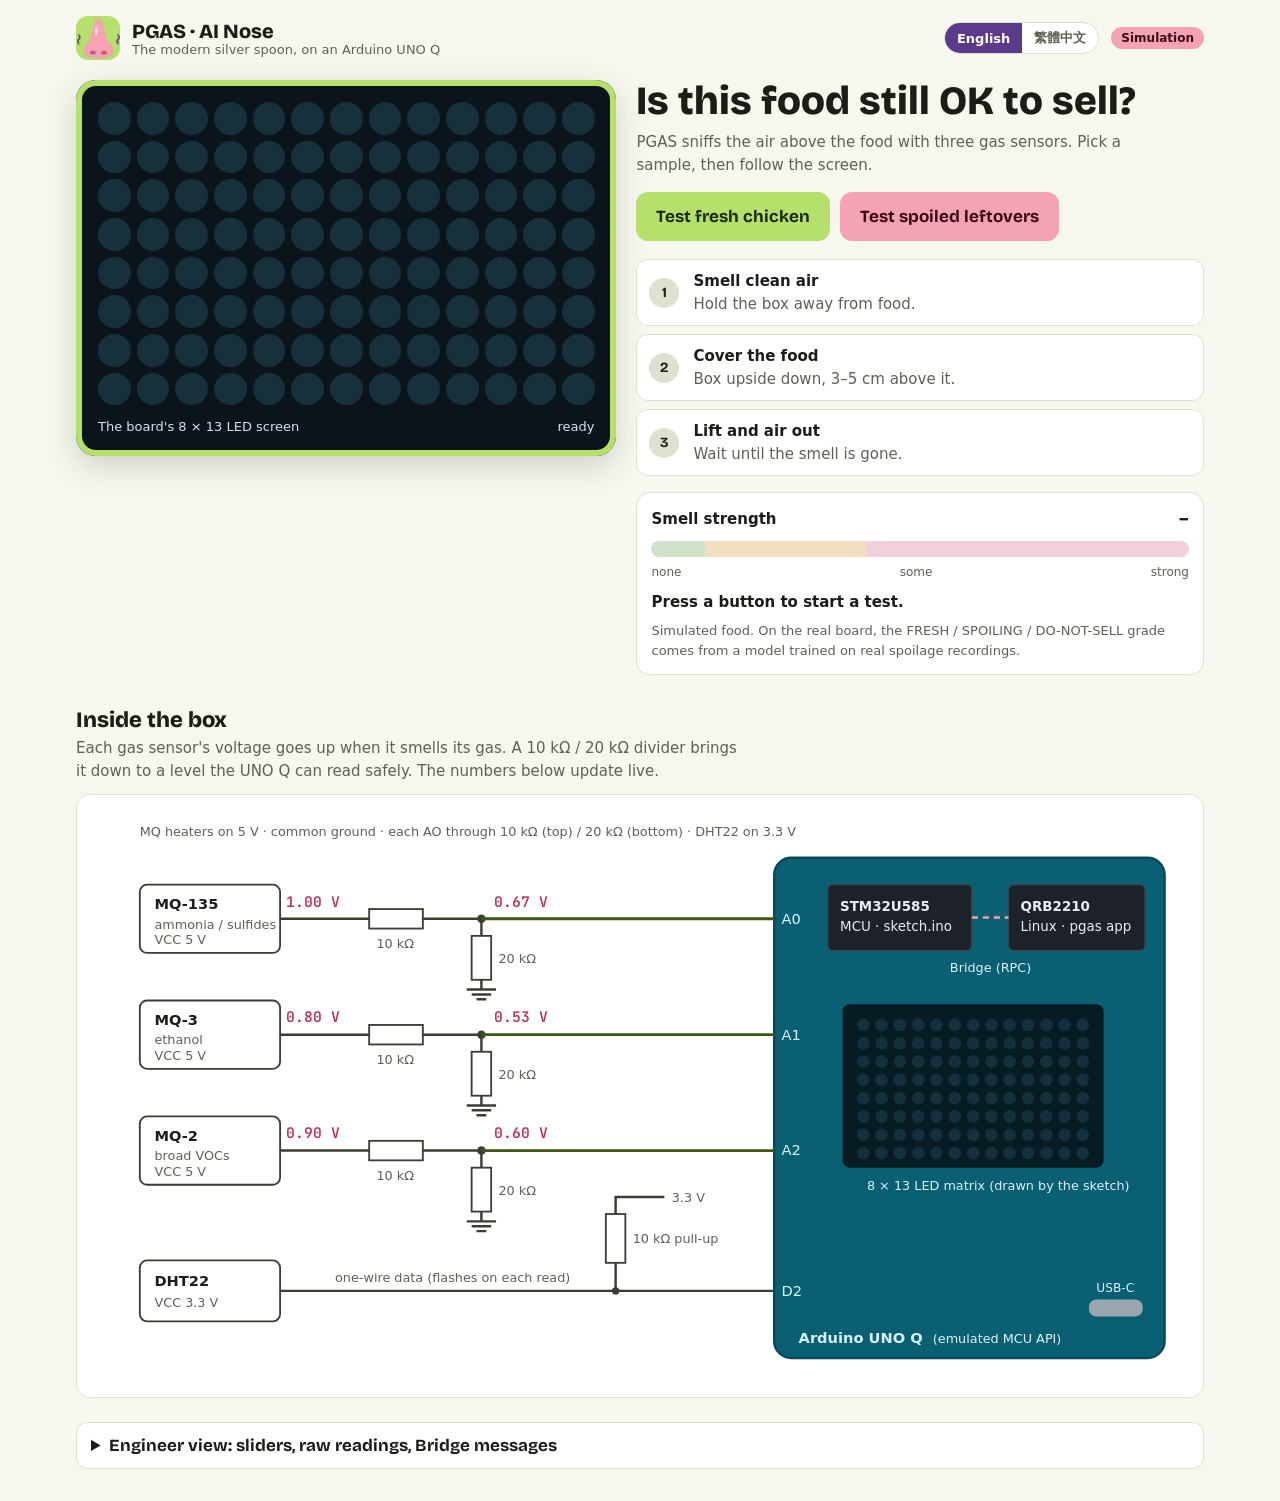
==== commit 06bff29b: "Simulation page: English / Traditional Chinese language switch A two-button switch in the top bar ch" ====
--- a/sim/web/pgas-unoq-sim.html
+++ b/sim/web/pgas-unoq-sim.html
@@ -31,11 +31,14 @@
 * { box-sizing: border-box; }
 body { margin: 0; background: var(--bg); color: var(--ink); font: 15px/1.5 var(--body); }
 .wrap { max-width: 1160px; margin: 0 auto; padding-left: max(16px, env(safe-area-inset-left, 0px)); padding-right: max(16px, env(safe-area-inset-right, 0px)); }
-.top { display: flex; align-items: center; gap: 12px; padding-block: 16px 8px; }
+.top { display: flex; flex-wrap: wrap; align-items: center; gap: 12px; padding-block: 16px 8px; }
 .top img { width: 44px; height: 44px; border-radius: 12px; }
 .brand { font: 800 20px/1.1 var(--display); }
 .brand small { display: block; font: 500 13px var(--body); color: var(--muted); }
-.chip { margin-left: auto; background: var(--pink); color: #3a0a18; font: 600 12px var(--body); padding: 4px 10px; border-radius: 99px; white-space: nowrap; }
+.lang { margin-left: auto; display: flex; border: 1px solid var(--line); border-radius: 99px; overflow: hidden; background: var(--surface); }
+.lang button { border: 0; border-radius: 0; padding: 6px 12px; font: 600 13px var(--body); background: transparent; color: var(--muted); }
+.lang button[aria-pressed="true"] { background: var(--nose); color: #fff; }
+.chip { background: var(--pink); color: #3a0a18; font: 600 12px var(--body); padding: 4px 10px; border-radius: 99px; white-space: nowrap; }
 
 .hero { display: grid; grid-template-columns: minmax(0, 1fr) minmax(0, 1.05fr); gap: 20px; padding-block: 12px 24px; align-items: start; }
 .screen { background: var(--panel); border-radius: 20px; padding: 22px; box-shadow: 0 0 0 6px var(--lime) inset, 0 10px 30px rgba(20, 40, 10, .18); }
@@ -115,40 +118,41 @@
 <div class="wrap">
   <div class="top">
     <img alt="PGAS logo" src="[data-uri]">
-    <div class="brand">PGAS · AI Nose<small>The modern silver spoon, on an Arduino UNO Q</small></div>
-    <span class="chip">Simulation</span>
+    <div class="brand">PGAS · AI Nose<small data-i18n="brand_sub">The modern silver spoon, on an Arduino UNO Q</small></div>
+    <div class="lang" role="group" aria-label="Language / 語言"><button id="lang-en" type="button" lang="en">English</button><button id="lang-zh" type="button" lang="zh-Hant-TW">繁體中文</button></div>
+    <span class="chip" data-i18n="chip">Simulation</span>
   </div>
 
   <div class="hero">
     <div class="screen" aria-label="UNO Q LED matrix">
       <div id="bigmatrix"></div>
-      <div class="screen-cap"><span>The board's 8 × 13 LED screen</span><span id="phase">ready</span></div>
+      <div class="screen-cap"><span data-i18n="screen_cap">The board's 8 × 13 LED screen</span><span id="phase">ready</span></div>
     </div>
     <div>
-      <h1>Is this food still OK to sell?</h1>
-      <p class="lede">PGAS sniffs the air above the food with three gas sensors. Pick a sample, then follow the screen.</p>
+      <h1 data-i18n="h1">Is this food still OK to sell?</h1>
+      <p class="lede" data-i18n="lede">PGAS sniffs the air above the food with three gas sensors. Pick a sample, then follow the screen.</p>
       <div class="go">
-        <button class="big fresh" data-hood="fresh">Test fresh chicken</button>
-        <button class="big bad" data-hood="swill">Test spoiled leftovers</button>
+        <button class="big fresh" data-hood="fresh" data-i18n="btn_fresh">Test fresh chicken</button>
+        <button class="big bad" data-hood="swill" data-i18n="btn_bad">Test spoiled leftovers</button>
       </div>
       <ol class="steps">
-        <li id="step-1"><span class="n">1</span><span><b>Smell clean air</b><br>Hold the box away from food.</span><span class="t" id="t-1"></span></li>
-        <li id="step-2"><span class="n">2</span><span><b>Cover the food</b><br>Box upside down, 3–5 cm above it.</span><span class="t" id="t-2"></span></li>
-        <li id="step-3"><span class="n">3</span><span><b>Lift and air out</b><br>Wait until the smell is gone.</span><span class="t" id="t-3"></span></li>
+        <li id="step-1"><span class="n">1</span><span data-i18n-html="step1"><b>Smell clean air</b><br>Hold the box away from food.</span><span class="t" id="t-1"></span></li>
+        <li id="step-2"><span class="n">2</span><span data-i18n-html="step2"><b>Cover the food</b><br>Box upside down, 3–5 cm above it.</span><span class="t" id="t-2"></span></li>
+        <li id="step-3"><span class="n">3</span><span data-i18n-html="step3"><b>Lift and air out</b><br>Wait until the smell is gone.</span><span class="t" id="t-3"></span></li>
       </ol>
       <div class="meter" aria-live="polite">
-        <div class="meter-head"><b>Smell strength</b><span id="meter-word">–</span></div>
+        <div class="meter-head"><b data-i18n="meter_title">Smell strength</b><span id="meter-word">–</span></div>
         <div class="bar-wrap"><div class="bar"></div><div class="bar-fill" id="meter-fill"></div></div>
-        <div class="scale"><span>none</span><span>some</span><span>strong</span></div>
+        <div class="scale"><span data-i18n="w_none">none</span><span data-i18n="w_some">some</span><span data-i18n="w_strong">strong</span></div>
         <p class="verdict" id="verdict">Press a button to start a test.</p>
-        <p class="note">Simulated food. On the real board, the FRESH / SPOILING / DO-NOT-SELL grade comes from a model trained on real spoilage recordings.</p>
+        <p class="note" data-i18n="note">Simulated food. On the real board, the FRESH / SPOILING / DO-NOT-SELL grade comes from a model trained on real spoilage recordings.</p>
       </div>
     </div>
   </div>
 
   <section class="block">
-    <h2>Inside the box</h2>
-    <p class="sub">Each gas sensor's voltage goes up when it smells its gas. A 10 kΩ / 20 kΩ divider brings it down to a level the UNO Q can read safely. The numbers below update live.</p>
+    <h2 data-i18n="inside_h">Inside the box</h2>
+    <p class="sub" data-i18n="inside_sub">Each gas sensor's voltage goes up when it smells its gas. A 10 kΩ / 20 kΩ divider brings it down to a level the UNO Q can read safely. The numbers below update live.</p>
     <div class="card scroll-x">
 <svg viewBox="0 0 900 470" role="img" aria-label="PGAS wiring to the Arduino UNO Q: MQ-135, MQ-3 and MQ-2 through 10k/20k dividers to A0-A2; DHT22 with 10k pull-up to D2; on-board 8x13 LED matrix">
       <text x="40" y="22" class="small">MQ heaters on 5 V · common ground · each AO through 10 kΩ (top) / 20 kΩ (bottom) · DHT22 on 3.3 V</text>
@@ -186,28 +190,28 @@
   </section>
 
   <details class="eng">
-    <summary>Engineer view: sliders, raw readings, Bridge messages</summary>
+    <summary data-i18n="eng_summary">Engineer view: sliders, raw readings, Bridge messages</summary>
     <div class="eng-grid">
       <div class="card">
-        <h3>Gas at each MQ module (module output, volts)</h3>
+        <h3 data-i18n="eng_gas">Gas at each MQ module (module output, volts)</h3>
         <div class="row"><label for="sl-mq135">MQ-135</label><input id="sl-mq135" type="range" min="0" max="5" step="0.01"><output id="out-mq135"></output></div>
         <div class="row"><label for="sl-mq3">MQ-3</label><input id="sl-mq3" type="range" min="0" max="5" step="0.01"><output id="out-mq3"></output></div>
         <div class="row"><label for="sl-mq2">MQ-2</label><input id="sl-mq2" type="range" min="0" max="5" step="0.01"><output id="out-mq2"></output></div>
         <h3 style="margin-top:12px">DHT22</h3>
         <div class="row"><label for="sl-temp">Temp</label><input id="sl-temp" type="range" min="-10" max="50" step="0.1" value="26.5"><output id="val-temp"></output></div>
         <div class="row"><label for="sl-rh">RH</label><input id="sl-rh" type="range" min="0" max="100" step="1" value="65"><output id="val-rh"></output></div>
-        <label><input id="dht-conn" type="checkbox" checked> DHT22 connected</label>
+        <label><input id="dht-conn" type="checkbox" checked> <span data-i18n="dht_conn">DHT22 connected</span></label>
         <div class="btns">
-          <button id="reset-air">Clean air</button>
+          <button id="reset-air" data-i18n="btn_air">Clean air</button>
           <button id="pause">Pause MCU</button>
-          <label style="align-self:center"><input id="short" type="checkbox" checked> short demo timing (10 s · 20 s instead of 30 s · 60 s)</label>
+          <label style="align-self:center"><input id="short" type="checkbox" checked> <span data-i18n="short">short demo timing (10 s · 20 s instead of 30 s · 60 s)</span></label>
         </div>
       </div>
       <div class="card">
-        <h3>What the sketch reports over the Bridge</h3>
+        <h3 data-i18n="eng_reports">What the sketch reports over the Bridge</h3>
         <p class="stat">MCU time <span id="simtime">0</span> s · samples <span id="samples">0</span> · draw calls / matrix.draw() <span id="draws">0</span></p>
         <table>
-          <thead><tr><th>Sensor</th><th>pin</th><th>raw (14-bit)</th><th>module V</th></tr></thead>
+          <thead><tr><th data-i18n="th_sensor">Sensor</th><th data-i18n="th_pin">pin</th><th data-i18n="th_raw">raw (14-bit)</th><th data-i18n="th_mod">module V</th></tr></thead>
           <tbody>
             <tr><td>MQ-135 · A0</td><td id="vpin-mq135"></td><td id="raw-mq135"></td><td id="dec-mq135"></td></tr>
             <tr><td>MQ-3 · A1</td><td id="vpin-mq3"></td><td id="raw-mq3"></td><td id="dec-mq3"></td></tr>
@@ -215,16 +219,16 @@
             <tr><td>DHT22 · D2</td><td colspan="3" id="dec-dht"></td></tr>
           </tbody>
         </table>
-        <h3 style="margin-top:12px">Features of the last test (volts above clean air)</h3>
+        <h3 style="margin-top:12px" data-i18n="eng_feat">Features of the last test (volts above clean air)</h3>
         <table>
-          <thead><tr><th>Sensor</th><th>d_median</th><th>d_peak</th><th>d_mean</th></tr></thead>
+          <thead><tr><th data-i18n="th_sensor">Sensor</th><th>d_median</th><th>d_peak</th><th>d_mean</th></tr></thead>
           <tbody id="result"><tr><td colspan="4" style="text-align:left">run a test</td></tr></tbody>
         </table>
       </div>
-      <div class="card"><h3>Bridge traffic (MCU ⇄ Linux)</h3><pre id="bridge"></pre></div>
-      <div class="card"><h3>Linux side · session log</h3><pre id="log"></pre></div>
-    </div>
-    <p class="note">The UNO Q code path of <code>app/sketch/sketch.ino</code> runs on an emulated UNO Q MCU API (14-bit ADC, Bridge, LED matrix). The STM32 itself is not emulated. Food gas levels are simulation parameters, not measurements.</p>
+      <div class="card"><h3 data-i18n="eng_bridge">Bridge traffic (MCU ⇄ Linux)</h3><pre id="bridge"></pre></div>
+      <div class="card"><h3 data-i18n="eng_log">Linux side · session log</h3><pre id="log"></pre></div>
+    </div>
+    <p class="note" data-i18n-html="eng_note">The UNO Q code path of <code>app/sketch/sketch.ino</code> runs on an emulated UNO Q MCU API (14-bit ADC, Bridge, LED matrix). The STM32 itself is not emulated. Food gas levels are simulation parameters, not measurements.</p>
   </details>
 </div>
 <script>
@@ -279,10 +283,10 @@
 
 window.UnoQMcu = UnoQMcu;
 </script>
-<script>(()=>{var O=.6666666666666666,B=16383,q=3.3,g=["mq135","mq3","mq2"],_=[1,.8,.9],I={fresh:{name:"fresh chicken (simulated)",amp:[.15,.05,.1]},swill:{name:"swill (simulated)",amp:[2.2,1.4,1.8]}},s=e=>document.getElementById(e),r={module:[..._],temp:26.5,rh:65,dht:!0,dhtAt:0},d=null,C=0,c=null,E=0,w=0,R=0,M=!0,T=new Array(104).fill(0);function F(e,t,o=300){let a=s(e);a.textContent+=t+`
+<script>(()=>{var N=.6666666666666666,q=16383,j=3.3,x=["mq135","mq3","mq2"],L=[1,.8,.9],W={fresh:{name:"fresh chicken (simulated)",amp:[.15,.05,.1]},swill:{name:"swill (simulated)",amp:[2.2,1.4,1.8]}},s=e=>document.getElementById(e),l={module:[...L],temp:26.5,rh:65,dht:!0,dhtAt:0},d=null,$=0,c=null,H=0,E=0,D=0,v=!0,P=new Array(104).fill(0);function O(e,t,o=300){let a=s(e);a.textContent+=t+`
 `;let i=a.textContent.split(`
 `);i.length>o&&(a.textContent=i.slice(-o).join(`
-`)),a.scrollTop=a.scrollHeight}var V=()=>d?(d._hal_time_ms()/1e3).toFixed(1).padStart(6," "):"   0.0",h=e=>F("log",`[${V()} s] ${e}`);function Q(e){R++,d.HEAPU8.set(e.map(t=>Math.max(0,Math.min(7,t))),C),d._hal_bridge_draw(C),F("bridge",`[${V()} s] Linux \u2192 MCU  Bridge.call("draw", <104 bytes>)`,120)}function W(e){let[t,...o]=e.split(",");F("bridge",`[${V()} s] MCU \u2192 Linux  Bridge.notify("${t}", ${o.join(", ")})`,120),t==="pgas_sample"&&(c=o.map(Number),E++,z(c))}var y={0:[7,5,5,5,7],1:[2,6,2,2,7],2:[7,1,7,4,7],3:[7,1,7,1,7],4:[5,5,7,1,1],5:[7,4,7,1,7],6:[7,4,7,5,7],7:[7,1,2,2,2],8:[7,5,7,5,7],9:[7,5,7,1,7],A:[2,5,7,5,5],H:[5,5,7,5,5],V:[5,5,5,5,2],M:[5,7,7,5,5]," ":[0,0,0,0,0]};function G(e){let t=new Array(104).fill(0);return[...e].forEach((o,a)=>{let i=[0,5,9][a];(y[o]||y[" "]).forEach((l,m)=>{for(let p=0;p<3;p++)l&4>>p&&(t[m*13+i+p]=7)})}),t}function b(e,t,o){let a=Math.max(0,Math.min(99,Math.floor(t))),i=G(`${e}${Math.floor(a/10)}${a%10}`);for(let l=0;l<Math.round(Math.max(0,Math.min(1,o))*13);l++)i[7*13+l]=7;return i}var K=["0000000000000","0000000000011","0000000000110","0000000001100","0110000011000","0011000110000","0001101100000","0000111000000"],X=()=>K.join("").split("").map(e=>e==="1"?7:0),S="";function f(e){let t=e.join("");t!==S&&(S=t,Q(e))}var n={phase:"idle",i:0,base:[[],[],[]],peak:[-1e9,-1e9,-1e9],held:0,rows:[],food:null,short:!0,result:null},u={target:0,level:0},U=()=>n.short?{A:10,M:5,H:20,V:60}:{A:30,M:5,H:60,V:180},H=e=>e/B*q/O,x=e=>{let t=[...e].sort((a,i)=>a-i),o=t.length>>1;return t.length%2?t[o]:(t[o-1]+t[o])/2};function L(e){v=null,Object.assign(n,{phase:"A",i:0,base:[[],[],[]],peak:[-1e9,-1e9,-1e9],held:0,rows:[],food:e,short:s("short").checked,result:null}),u.target=0,s("result").innerHTML='<tr><td colspan="4" style="text-align:left">capturing\u2026</td></tr>',h(`$ python3 -m pgas.capture --mode hood --label ${e==="swill"?"swill_sim":"fresh_sim_chicken"}`),h("STEP 1/3: hold the box in open air, away from food")}function z(e){if(n.phase==="idle"||n.phase==="done")return;let t=e.slice(0,3).map(H),o=U();if(n.rows.push({phase:n.phase,v:t,t:e[3],h:e[4],ok:e[5]}),n.phase==="A")t.forEach((a,i)=>n.base[i].push(a)),f(b("A",o.A-n.i,n.i/o.A)),++n.i>=o.A&&(n.phase="M",n.i=0,h("MOVE NOW: put the box over the food, opening down, 3-5 cm above it"),setTimeout(()=>{u.target=1,h("OPERATOR: box lowered over the food")},2e3));else if(n.phase==="M")f(b("M",o.M-n.i,n.i/o.M)),++n.i>=o.M&&(n.phase="H",n.i=0,h("STEP 2/3: hold the box still over the food"));else if(n.phase==="H")t.forEach((a,i)=>{n.peak[i]=Math.max(n.peak[i],a)}),f(b("H",o.H-n.i,n.i/o.H)),++n.i>=o.H&&(n.phase="V",n.i=0,u.target=0,h("STEP 3/3: lift the box away and let it air out"),h("OPERATOR: box lifted"));else if(n.phase==="V"){f(b("V",o.V-n.i,n.i/o.V));let a=n.base.map(x),i=t.every((l,m)=>l-a[m]<=.1*Math.max(0,n.peak[m]-a[m])+.02);n.held=i?n.held+1:0,(n.held>=5||++n.i>=o.V)&&J(n.held>=5)}}function J(e){let t=n.base.map(x),o=n.rows.filter(l=>l.phase==="H"),a=g.map((l,m)=>{let p=o.map($=>$.v[m]);return{s:l,dmed:x(p)-t[m],dpeak:Math.max(...p)-t[m],dmean:p.reduce(($,j)=>$+j,0)/p.length-t[m]}}),i=o.filter(l=>l.ok);n.phase="done",n.result=a,v=Math.max(...a.map(l=>l.dpeak)),f(X()),h(e?"readings back to baseline":"recover timeout"),h("features: "+a.map(l=>`${l.s.toUpperCase()} d_peak=${l.dpeak.toFixed(3)} V`).join(", ")+(i.length?`, temp ${x(i.map(l=>l.t)).toFixed(1)} C, RH ${x(i.map(l=>l.h)).toFixed(0)} %`:", DHT22: no valid reading (imputed on the board)")),h("grade: decided on the UNO Q by the ONNX model trained on real captures - not simulated here"),s("result").innerHTML=a.map(l=>`<tr><td>${l.s.toUpperCase()}</td><td>${l.dmed.toFixed(3)}</td><td>${l.dpeak.toFixed(3)}</td><td>${l.dmean.toFixed(3)}</td></tr>`).join("")}function N(){d&&(r.module.forEach((e,t)=>d._hal_set_module(t,e)),d._hal_set_env(r.temp,r.rh),d._hal_set_dht_connected(r.dht?1:0))}function Y(e){if(!n.food||n.phase==="idle")return;let t=u.target>u.level?12:8;u.level+=(u.target-u.level)*e/t,r.module=_.map((o,a)=>o+u.level*I[n.food].amp[a]),g.forEach((o,a)=>{s(`sl-${o}`).value=r.module[a].toFixed(2)})}function Z(){s("simtime").textContent=d?(d._hal_time_ms()/1e3).toFixed(1):"0",s("samples").textContent=E,s("draws").textContent=`${R} / ${w}`,g.forEach((e,t)=>{let o=r.module[t],a=Math.min(3.3,o*O);s(`out-${e}`).textContent=o.toFixed(2)+" V",s(`vm-${e}`).textContent=o.toFixed(2)+" V",s(`vp-${e}`).textContent=a.toFixed(2)+" V",s(`vpin-${e}`).textContent=a.toFixed(3)+" V",s(`raw-${e}`).textContent=c?c[t]:"\u2013",s(`dec-${e}`).textContent=c?H(c[t]).toFixed(3)+" V":"\u2013",s(`wire-${e}`).style.strokeWidth=2+4*Math.min(1,Math.max(0,(a-.4)/2.6))}),s("val-temp").textContent=r.temp.toFixed(1)+" \xB0C",s("val-rh").textContent=r.rh.toFixed(0)+" %",s("dec-dht").textContent=c?c[5]?`${c[3].toFixed(1)} \xB0C / ${c[4].toFixed(1)} %`:"no valid reading (dht_ok = 0)":"\u2013",s("wire-d2").classList.toggle("active",performance.now()-r.dhtAt<250),s("phase").textContent={idle:"ready",A:"A \xB7 clean air",M:"M \xB7 move the box",H:"H \xB7 over the food",V:"V \xB7 airing out",done:"\u2713 done"}[n.phase];for(let e=0;e<104;e++){let t=T[e]>0;s(`led-${e}`).setAttribute("class",t?"led on":"led"),D[e].classList.toggle("on",t)}te(),ae()}var A=0;function P(e){let t=Math.min(.1,(e-A)/1e3);A=e,d&&M&&(Y(t),N(),d._hal_run_us(t*1e6));try{Z()}catch(o){console.error(o)}requestAnimationFrame(P)}var D=[],ee={A:1,M:2,H:2,V:3};function te(){let e=U(),t=ee[n.phase]||0,o=n.phase==="done",a={A:e.A-n.i,M:e.M-n.i+e.H,H:e.H-n.i,V:null}[n.phase];for(let i=1;i<=3;i++){let l=s(`step-${i}`);l.classList.toggle("active",i===t),l.classList.toggle("done",o||t>i),s(`t-${i}`).textContent=i===t?a!=null?`${Math.max(0,a)} s`:"waiting\u2026":o||t>i?"\u2713":""}}function ne(){if(!c||!n.base[0].length)return 0;let e=n.base.map(x);return Math.max(0,...c.slice(0,3).map((t,o)=>H(t)-e[o]))}function oe(e){return e<.2?"none":e<.8?"some":"strong"}var v=null;function ae(){let e=n.phase!=="idle",t=n.phase==="done"&&v!=null?v:e?ne():0;s("meter-fill").style.width=`${Math.min(100,t/2*100)}%`,s("meter-word").textContent=e?oe(t):"\u2013",n.phase==="done"?s("verdict").textContent=t>=.8?`Strong spoilage smell: the gas sensors rose ${t.toFixed(2)} V above clean air.`:t>=.2?`Some smell: the gas sensors rose ${t.toFixed(2)} V above clean air.`:`Barely any smell: the gas sensors rose only ${t.toFixed(2)} V above clean air.`:e&&(s("verdict").textContent={A:"Step 1: measuring clean air\u2026",M:"Step 2: put the box over the food now.",H:"Step 2: smelling the food\u2026",V:"Step 3: lift the box and let it air out."}[n.phase])}function se(){let e=s("bigmatrix");for(let o=0;o<104;o++)e.appendChild(document.createElement("i"));D=[...e.children];let t=s("leds");for(let o=0;o<8;o++)for(let a=0;a<13;a++){let i=document.createElementNS("http://www.w3.org/2000/svg","circle");i.setAttribute("cx",0+a*15),i.setAttribute("cy",0+o*15),i.setAttribute("r",5.2),i.setAttribute("id",`led-${o*13+a}`),i.setAttribute("class","led"),t.appendChild(i)}}async function k(){se(),g.forEach((e,t)=>{s(`sl-${e}`).value=r.module[t],s(`sl-${e}`).addEventListener("input",o=>{r.module[t]=+o.target.value})}),s("sl-temp").addEventListener("input",e=>{r.temp=+e.target.value}),s("sl-rh").addEventListener("input",e=>{r.rh=+e.target.value}),s("dht-conn").addEventListener("change",e=>{r.dht=e.target.checked}),document.querySelectorAll("[data-hood]").forEach(e=>e.addEventListener("click",()=>L(e.dataset.hood))),s("reset-air").addEventListener("click",()=>{n.phase="idle",n.food=null,u.level=0,r.module=[..._],g.forEach((e,t)=>{s(`sl-${e}`).value=r.module[t]}),v=null,f(new Array(104).fill(0)),s("verdict").textContent="Press a button to start a test.",h("clean air")}),s("pause").addEventListener("click",e=>{M=!M,e.target.textContent=M?"Pause MCU":"Resume MCU"}),d=await window.UnoQMcu({onNotify:W,onMatrix:e=>{T=e,w++},onDht:()=>{r.dhtAt=performance.now()}}),C=d._malloc(104),N(),d._hal_setup(),h('UNO Q MCU booted: setup() ran (analogReadResolution(14), matrix.begin(), Bridge.begin(), Bridge.provide("draw"))'),window.PGAS_UNOQ={get latest(){return c},get samples(){return E},get session(){return n},get matrixDraws(){return w},startHood:L},A=performance.now(),requestAnimationFrame(P)}document.readyState==="loading"?document.addEventListener("DOMContentLoaded",k):k();})();
+`)),a.scrollTop=a.scrollHeight}var V=()=>d?(d._hal_time_ms()/1e3).toFixed(1).padStart(6," "):"   0.0",m=e=>O("log",`[${V()} s] ${e}`);function G(e){D++,d.HEAPU8.set(e.map(t=>Math.max(0,Math.min(7,t))),$),d._hal_bridge_draw($),O("bridge",`[${V()} s] Linux \u2192 MCU  Bridge.call("draw", <104 bytes>)`,120)}function K(e){let[t,...o]=e.split(",");O("bridge",`[${V()} s] MCU \u2192 Linux  Bridge.notify("${t}", ${o.join(", ")})`,120),t==="pgas_sample"&&(c=o.map(Number),H++,Z(c))}var k={0:[7,5,5,5,7],1:[2,6,2,2,7],2:[7,1,7,4,7],3:[7,1,7,1,7],4:[5,5,7,1,1],5:[7,4,7,1,7],6:[7,4,7,5,7],7:[7,1,2,2,2],8:[7,5,7,5,7],9:[7,5,7,1,7],A:[2,5,7,5,5],H:[5,5,7,5,5],V:[5,5,5,5,2],M:[5,7,7,5,5]," ":[0,0,0,0,0]};function X(e){let t=new Array(104).fill(0);return[...e].forEach((o,a)=>{let i=[0,5,9][a];(k[o]||k[" "]).forEach((r,u)=>{for(let g=0;g<3;g++)r&4>>g&&(t[u*13+i+g]=7)})}),t}function M(e,t,o){let a=Math.max(0,Math.min(99,Math.floor(t))),i=X(`${e}${Math.floor(a/10)}${a%10}`);for(let r=0;r<Math.round(Math.max(0,Math.min(1,o))*13);r++)i[7*13+r]=7;return i}var J=["0000000000000","0000000000011","0000000000110","0000000001100","0110000011000","0011000110000","0001101100000","0000111000000"],Y=()=>J.join("").split("").map(e=>e==="1"?7:0),F="";function _(e){let t=e.join("");t!==F&&(F=t,G(e))}var n={phase:"idle",i:0,base:[[],[],[]],peak:[-1e9,-1e9,-1e9],held:0,rows:[],food:null,short:!0,result:null},p={target:0,level:0},B=()=>n.short?{A:10,M:5,H:20,V:60}:{A:30,M:5,H:60,V:180},y=e=>e/q*j/N,b=e=>{let t=[...e].sort((a,i)=>a-i),o=t.length>>1;return t.length%2?t[o]:(t[o-1]+t[o])/2};function T(e){w=null,Object.assign(n,{phase:"A",i:0,base:[[],[],[]],peak:[-1e9,-1e9,-1e9],held:0,rows:[],food:e,short:s("short").checked,result:null}),p.target=0,s("result").innerHTML='<tr><td colspan="4" style="text-align:left">capturing\u2026</td></tr>',m(`$ python3 -m pgas.capture --mode hood --label ${e==="swill"?"swill_sim":"fresh_sim_chicken"}`),m("STEP 1/3: hold the box in open air, away from food")}function Z(e){if(n.phase==="idle"||n.phase==="done")return;let t=e.slice(0,3).map(y),o=B();if(n.rows.push({phase:n.phase,v:t,t:e[3],h:e[4],ok:e[5]}),n.phase==="A")t.forEach((a,i)=>n.base[i].push(a)),_(M("A",o.A-n.i,n.i/o.A)),++n.i>=o.A&&(n.phase="M",n.i=0,m("MOVE NOW: put the box over the food, opening down, 3-5 cm above it"),setTimeout(()=>{p.target=1,m("OPERATOR: box lowered over the food")},2e3));else if(n.phase==="M")_(M("M",o.M-n.i,n.i/o.M)),++n.i>=o.M&&(n.phase="H",n.i=0,m("STEP 2/3: hold the box still over the food"));else if(n.phase==="H")t.forEach((a,i)=>{n.peak[i]=Math.max(n.peak[i],a)}),_(M("H",o.H-n.i,n.i/o.H)),++n.i>=o.H&&(n.phase="V",n.i=0,p.target=0,m("STEP 3/3: lift the box away and let it air out"),m("OPERATOR: box lifted"));else if(n.phase==="V"){_(M("V",o.V-n.i,n.i/o.V));let a=n.base.map(b),i=t.every((r,u)=>r-a[u]<=.1*Math.max(0,n.peak[u]-a[u])+.02);n.held=i?n.held+1:0,(n.held>=5||++n.i>=o.V)&&ee(n.held>=5)}}function ee(e){let t=n.base.map(b),o=n.rows.filter(r=>r.phase==="H"),a=x.map((r,u)=>{let g=o.map(C=>C.v[u]);return{s:r,dmed:b(g)-t[u],dpeak:Math.max(...g)-t[u],dmean:g.reduce((C,z)=>C+z,0)/g.length-t[u]}}),i=o.filter(r=>r.ok);n.phase="done",n.result=a,w=Math.max(...a.map(r=>r.dpeak)),_(Y()),m(e?"readings back to baseline":"recover timeout"),m("features: "+a.map(r=>`${r.s.toUpperCase()} d_peak=${r.dpeak.toFixed(3)} V`).join(", ")+(i.length?`, temp ${b(i.map(r=>r.t)).toFixed(1)} C, RH ${b(i.map(r=>r.h)).toFixed(0)} %`:", DHT22: no valid reading (imputed on the board)")),m("grade: decided on the UNO Q by the ONNX model trained on real captures - not simulated here"),s("result").innerHTML=a.map(r=>`<tr><td>${r.s.toUpperCase()}</td><td>${r.dmed.toFixed(3)}</td><td>${r.dpeak.toFixed(3)}</td><td>${r.dmean.toFixed(3)}</td></tr>`).join("")}function R(){d&&(l.module.forEach((e,t)=>d._hal_set_module(t,e)),d._hal_set_env(l.temp,l.rh),d._hal_set_dht_connected(l.dht?1:0))}function te(e){if(!n.food||n.phase==="idle")return;let t=p.target>p.level?12:8;p.level+=(p.target-p.level)*e/t,l.module=L.map((o,a)=>o+p.level*W[n.food].amp[a]),x.forEach((o,a)=>{s(`sl-${o}`).value=l.module[a].toFixed(2)})}function ne(){s("simtime").textContent=d?(d._hal_time_ms()/1e3).toFixed(1):"0",s("samples").textContent=H,s("draws").textContent=`${D} / ${E}`,x.forEach((e,t)=>{let o=l.module[t],a=Math.min(3.3,o*N);s(`out-${e}`).textContent=o.toFixed(2)+" V",s(`vm-${e}`).textContent=o.toFixed(2)+" V",s(`vp-${e}`).textContent=a.toFixed(2)+" V",s(`vpin-${e}`).textContent=a.toFixed(3)+" V",s(`raw-${e}`).textContent=c?c[t]:"\u2013",s(`dec-${e}`).textContent=c?y(c[t]).toFixed(3)+" V":"\u2013",s(`wire-${e}`).style.strokeWidth=2+4*Math.min(1,Math.max(0,(a-.4)/2.6))}),s("val-temp").textContent=l.temp.toFixed(1)+" \xB0C",s("val-rh").textContent=l.rh.toFixed(0)+" %",s("dec-dht").textContent=c?c[5]?`${c[3].toFixed(1)} \xB0C / ${c[4].toFixed(1)} %`:"no valid reading (dht_ok = 0)":"\u2013",s("wire-d2").classList.toggle("active",performance.now()-l.dhtAt<250),s("phase").textContent=h(`ph_${n.phase}`);for(let e=0;e<104;e++){let t=P[e]>0;s(`led-${e}`).setAttribute("class",t?"led on":"led"),Q[e].classList.toggle("on",t)}ie(),de()}var S=0;function I(e){let t=Math.min(.1,(e-S)/1e3);S=e,d&&v&&(te(t),R(),d._hal_run_us(t*1e6));try{ne()}catch(o){console.error(o)}requestAnimationFrame(I)}var oe={en:{brand_sub:"The modern silver spoon, on an Arduino UNO Q",chip:"Simulation",screen_cap:"The board's 8 \xD7 13 LED screen",h1:"Is this food still OK to sell?",lede:"PGAS sniffs the air above the food with three gas sensors. Pick a sample, then follow the screen.",btn_fresh:"Test fresh chicken",btn_bad:"Test spoiled leftovers",step1:"<b>Smell clean air</b><br>Hold the box away from food.",step2:"<b>Cover the food</b><br>Box upside down, 3\u20135 cm above it.",step3:"<b>Lift and air out</b><br>Wait until the smell is gone.",meter_title:"Smell strength",w_none:"none",w_some:"some",w_strong:"strong",note:"Simulated food. On the real board, the FRESH / SPOILING / DO-NOT-SELL grade comes from a model trained on real spoilage recordings.",inside_h:"Inside the box",inside_sub:"Each gas sensor's voltage goes up when it smells its gas. A 10 k\u03A9 / 20 k\u03A9 divider brings it down to a level the UNO Q can read safely. The numbers below update live.",eng_summary:"Engineer view: sliders, raw readings, Bridge messages",eng_gas:"Gas at each MQ module (module output, volts)",dht_conn:"DHT22 connected",btn_air:"Clean air",pause:"Pause MCU",resume:"Resume MCU",short:"short demo timing (10 s \xB7 20 s instead of 30 s \xB7 60 s)",eng_reports:"What the sketch reports over the Bridge",th_sensor:"Sensor",th_pin:"pin",th_raw:"raw (14-bit)",th_mod:"module V",eng_feat:"Features of the last test (volts above clean air)",eng_bridge:"Bridge traffic (MCU \u21C4 Linux)",eng_log:"Linux side \xB7 session log",eng_note:"The UNO Q code path of <code>app/sketch/sketch.ino</code> runs on an emulated UNO Q MCU API (14-bit ADC, Bridge, LED matrix). The STM32 itself is not emulated. Food gas levels are simulation parameters, not measurements.",ph_idle:"ready",ph_A:"A \xB7 clean air",ph_M:"M \xB7 move the box",ph_H:"H \xB7 over the food",ph_V:"V \xB7 airing out",ph_done:"\u2713 done",sec:e=>`${e} s`,waiting:"waiting\u2026",v_idle:"Press a button to start a test.",v_A:"Step 1: measuring clean air\u2026",v_M:"Step 2: put the box over the food now.",v_H:"Step 2: smelling the food\u2026",v_V:"Step 3: lift the box and let it air out.",v_strong:e=>`Strong spoilage smell: the gas sensors rose ${e} V above clean air.`,v_some:e=>`Some smell: the gas sensors rose ${e} V above clean air.`,v_none:e=>`Barely any smell: the gas sensors rose only ${e} V above clean air.`},zh:{brand_sub:"\u73FE\u4EE3\u7248\u7684\u9280\u6E6F\u5319\uFF0C\u8DD1\u5728 Arduino UNO Q \u4E0A",chip:"\u6A21\u64EC",screen_cap:"\u677F\u5B50\u4E0A\u7684 8 \xD7 13 LED \u87A2\u5E55",h1:"\u9019\u4EFD\u98DF\u7269\u9084\u80FD\u8CE3\u55CE\uFF1F",lede:"PGAS \u7528\u4E09\u9846\u6C23\u9AD4\u611F\u6E2C\u5668\u805E\u98DF\u7269\u4E0A\u65B9\u7684\u7A7A\u6C23\u3002\u9078\u4E00\u500B\u6A23\u54C1\uFF0C\u63A5\u8457\u7167\u87A2\u5E55\u6307\u793A\u505A\u3002",btn_fresh:"\u6E2C\u65B0\u9BAE\u96DE\u8089",btn_bad:"\u6E2C\u58DE\u6389\u7684\u5269\u83DC",step1:"<b>\u5148\u805E\u4E7E\u6DE8\u7A7A\u6C23</b><br>\u628A\u76D2\u5B50\u62FF\u96E2\u98DF\u7269\u3002",step2:"<b>\u7F69\u4F4F\u98DF\u7269</b><br>\u76D2\u5B50\u5012\u6263\uFF0C\u61F8\u5728\u98DF\u7269\u4E0A\u65B9 3\u20135 \u516C\u5206\u3002",step3:"<b>\u62FF\u958B\u901A\u98A8</b><br>\u7B49\u6C23\u5473\u6563\u6389\u3002",meter_title:"\u6C23\u5473\u5F37\u5EA6",w_none:"\u6C92\u6709",w_some:"\u6709\u4E00\u9EDE",w_strong:"\u5F88\u91CD",note:"\u9019\u88E1\u7684\u98DF\u7269\u662F\u6A21\u64EC\u7684\u3002\u5728\u771F\u6B63\u7684\u677F\u5B50\u4E0A\uFF0CFRESH\uFF08\u65B0\u9BAE\uFF09\uFF0FSPOILING\uFF08\u958B\u59CB\u8B8A\u8CEA\uFF09\uFF0FDO-NOT-SELL\uFF08\u4E0D\u80FD\u8CE3\uFF09\u7684\u7B49\u7D1A\uFF0C\u7531\u7528\u771F\u5BE6\u8150\u6557\u7D00\u9304\u8A13\u7DF4\u7684\u6A21\u578B\u5224\u65B7\u3002",inside_h:"\u76D2\u5B50\u88E1\u9762",inside_sub:"\u6BCF\u9846\u6C23\u9AD4\u611F\u6E2C\u5668\u805E\u5230\u5C0D\u61C9\u7684\u6C23\u9AD4\u6642\uFF0C\u96FB\u58D3\u5C31\u6703\u4E0A\u5347\u300210 k\u03A9\uFF0F20 k\u03A9 \u5206\u58D3\u96FB\u963B\u628A\u96FB\u58D3\u964D\u5230 UNO Q \u80FD\u5B89\u5168\u8B80\u53D6\u7684\u7BC4\u570D\u3002\u4E0B\u65B9\u6578\u503C\u6703\u5373\u6642\u66F4\u65B0\u3002",eng_summary:"\u5DE5\u7A0B\u5E2B\u6AA2\u8996\uFF1A\u6ED1\u687F\u3001\u539F\u59CB\u8B80\u503C\u3001Bridge \u8A0A\u606F",eng_gas:"\u5404 MQ \u6A21\u7D44\u7684\u6C23\u9AD4\uFF08\u6A21\u7D44\u8F38\u51FA\u96FB\u58D3\uFF09",dht_conn:"DHT22 \u5DF2\u9023\u63A5",btn_air:"\u6062\u5FA9\u4E7E\u6DE8\u7A7A\u6C23",pause:"\u66AB\u505C MCU",resume:"\u7E7C\u7E8C MCU",short:"\u7E2E\u77ED\u793A\u7BC4\u6642\u9593\uFF0810 \u79D2\u30FB20 \u79D2\uFF0C\u539F\u672C 30 \u79D2\u30FB60 \u79D2\uFF09",eng_reports:"sketch \u900F\u904E Bridge \u56DE\u5831\u7684\u6578\u503C",th_sensor:"\u611F\u6E2C\u5668",th_pin:"\u8173\u4F4D",th_raw:"\u539F\u59CB\u503C\uFF0814-bit\uFF09",th_mod:"\u6A21\u7D44\u96FB\u58D3",eng_feat:"\u4E0A\u4E00\u6B21\u6AA2\u6E2C\u7684\u7279\u5FB5\u503C\uFF08\u9AD8\u65BC\u4E7E\u6DE8\u7A7A\u6C23\u7684\u96FB\u58D3\uFF09",eng_bridge:"Bridge \u8A0A\u606F\uFF08MCU \u21C4 Linux\uFF09",eng_log:"Linux \u7AEF\u30FB\u6D41\u7A0B\u7D00\u9304",eng_note:"<code>app/sketch/sketch.ino</code> \u7684 UNO Q \u7A0B\u5F0F\u8DEF\u5F91\uFF0C\u8DD1\u5728\u6A21\u64EC\u7684 UNO Q MCU \u4ECB\u9762\u4E0A\uFF0814-bit ADC\u3001Bridge\u3001LED \u77E9\u9663\uFF09\uFF0CSTM32 \u6676\u7247\u672C\u8EAB\u6C92\u6709\u6A21\u64EC\u3002\u98DF\u7269\u7684\u6C23\u9AD4\u6FC3\u5EA6\u662F\u6A21\u64EC\u53C3\u6578\uFF0C\u4E0D\u662F\u91CF\u6E2C\u503C\u3002",ph_idle:"\u5F85\u547D",ph_A:"A\u30FB\u4E7E\u6DE8\u7A7A\u6C23",ph_M:"M\u30FB\u79FB\u52D5\u76D2\u5B50",ph_H:"H\u30FB\u7F69\u4F4F\u98DF\u7269",ph_V:"V\u30FB\u901A\u98A8\u4E2D",ph_done:"\u2713 \u5B8C\u6210",sec:e=>`${e} \u79D2`,waiting:"\u7B49\u5F85\u4E2D\u2026",v_idle:"\u6309\u4E0A\u9762\u7684\u6309\u9215\u958B\u59CB\u6AA2\u6E2C\u3002",v_A:"\u6B65\u9A5F 1\uFF1A\u6B63\u5728\u91CF\u4E7E\u6DE8\u7A7A\u6C23\u2026",v_M:"\u6B65\u9A5F 2\uFF1A\u73FE\u5728\u628A\u76D2\u5B50\u7F69\u5230\u98DF\u7269\u4E0A\u3002",v_H:"\u6B65\u9A5F 2\uFF1A\u6B63\u5728\u805E\u98DF\u7269\u2026",v_V:"\u6B65\u9A5F 3\uFF1A\u62FF\u958B\u76D2\u5B50\uFF0C\u8B93\u5B83\u901A\u98A8\u3002",v_strong:e=>`\u8150\u6557\u6C23\u5473\u5F88\u91CD\uFF1A\u6C23\u9AD4\u611F\u6E2C\u5668\u6BD4\u4E7E\u6DE8\u7A7A\u6C23\u9AD8\u4E86 ${e} V\u3002`,v_some:e=>`\u6709\u4E00\u9EDE\u6C23\u5473\uFF1A\u6C23\u9AD4\u611F\u6E2C\u5668\u6BD4\u4E7E\u6DE8\u7A7A\u6C23\u9AD8\u4E86 ${e} V\u3002`,v_none:e=>`\u5E7E\u4E4E\u6C92\u6709\u6C23\u5473\uFF1A\u6C23\u9AD4\u611F\u6E2C\u5668\u53EA\u6BD4\u4E7E\u6DE8\u7A7A\u6C23\u9AD8\u4E86 ${e} V\u3002`}},f="en",h=e=>oe[f][e];function A(e){f=e==="zh"?"zh":"en",document.documentElement.lang=f==="zh"?"zh-Hant-TW":"en",document.querySelectorAll("[data-i18n]").forEach(t=>{t.textContent=h(t.dataset.i18n)}),document.querySelectorAll("[data-i18n-html]").forEach(t=>{t.innerHTML=h(t.dataset.i18nHtml)}),s("lang-en").setAttribute("aria-pressed",String(f==="en")),s("lang-zh").setAttribute("aria-pressed",String(f==="zh")),s("pause").textContent=h(v?"pause":"resume"),n.phase==="idle"&&(s("verdict").textContent=h("v_idle"));try{localStorage.setItem("pgas-lang",f)}catch{}}function se(){try{let e=localStorage.getItem("pgas-lang");if(e)return e}catch{}return(navigator.language||"").toLowerCase().startsWith("zh")?"zh":"en"}var Q=[],ae={A:1,M:2,H:2,V:3};function ie(){let e=B(),t=ae[n.phase]||0,o=n.phase==="done",a={A:e.A-n.i,M:e.M-n.i+e.H,H:e.H-n.i,V:null}[n.phase];for(let i=1;i<=3;i++){let r=s(`step-${i}`);r.classList.toggle("active",i===t),r.classList.toggle("done",o||t>i),s(`t-${i}`).textContent=i===t?a!=null?h("sec")(Math.max(0,a)):h("waiting"):o||t>i?"\u2713":""}}function re(){if(!c||!n.base[0].length)return 0;let e=n.base.map(b);return Math.max(0,...c.slice(0,3).map((t,o)=>y(t)-e[o]))}function le(e){return h(e<.2?"w_none":e<.8?"w_some":"w_strong")}var w=null;function de(){let e=n.phase!=="idle",t=n.phase==="done"&&w!=null?w:e?re():0;s("meter-fill").style.width=`${Math.min(100,t/2*100)}%`,s("meter-word").textContent=e?le(t):"\u2013",n.phase==="done"?s("verdict").textContent=h(t>=.8?"v_strong":t>=.2?"v_some":"v_none")(t.toFixed(2)):e&&(s("verdict").textContent=h(`v_${n.phase}`))}function he(){let e=s("bigmatrix");for(let o=0;o<104;o++)e.appendChild(document.createElement("i"));Q=[...e.children];let t=s("leds");for(let o=0;o<8;o++)for(let a=0;a<13;a++){let i=document.createElementNS("http://www.w3.org/2000/svg","circle");i.setAttribute("cx",0+a*15),i.setAttribute("cy",0+o*15),i.setAttribute("r",5.2),i.setAttribute("id",`led-${o*13+a}`),i.setAttribute("class","led"),t.appendChild(i)}}async function U(){he(),x.forEach((e,t)=>{s(`sl-${e}`).value=l.module[t],s(`sl-${e}`).addEventListener("input",o=>{l.module[t]=+o.target.value})}),s("sl-temp").addEventListener("input",e=>{l.temp=+e.target.value}),s("sl-rh").addEventListener("input",e=>{l.rh=+e.target.value}),s("dht-conn").addEventListener("change",e=>{l.dht=e.target.checked}),document.querySelectorAll("[data-hood]").forEach(e=>e.addEventListener("click",()=>T(e.dataset.hood))),s("reset-air").addEventListener("click",()=>{n.phase="idle",n.food=null,p.level=0,l.module=[...L],x.forEach((e,t)=>{s(`sl-${e}`).value=l.module[t]}),w=null,_(new Array(104).fill(0)),s("verdict").textContent=h("v_idle"),m("clean air")}),s("pause").addEventListener("click",e=>{v=!v,e.target.textContent=h(v?"pause":"resume")}),s("lang-en").addEventListener("click",()=>A("en")),s("lang-zh").addEventListener("click",()=>A("zh")),A(se()),d=await window.UnoQMcu({onNotify:K,onMatrix:e=>{P=e,E++},onDht:()=>{l.dhtAt=performance.now()}}),$=d._malloc(104),R(),d._hal_setup(),m('UNO Q MCU booted: setup() ran (analogReadResolution(14), matrix.begin(), Bridge.begin(), Bridge.provide("draw"))'),window.PGAS_UNOQ={get latest(){return c},get samples(){return H},get session(){return n},get matrixDraws(){return E},startHood:T},S=performance.now(),requestAnimationFrame(I)}document.readyState==="loading"?document.addEventListener("DOMContentLoaded",U):U();})();
 </script>
 </body>
 </html>
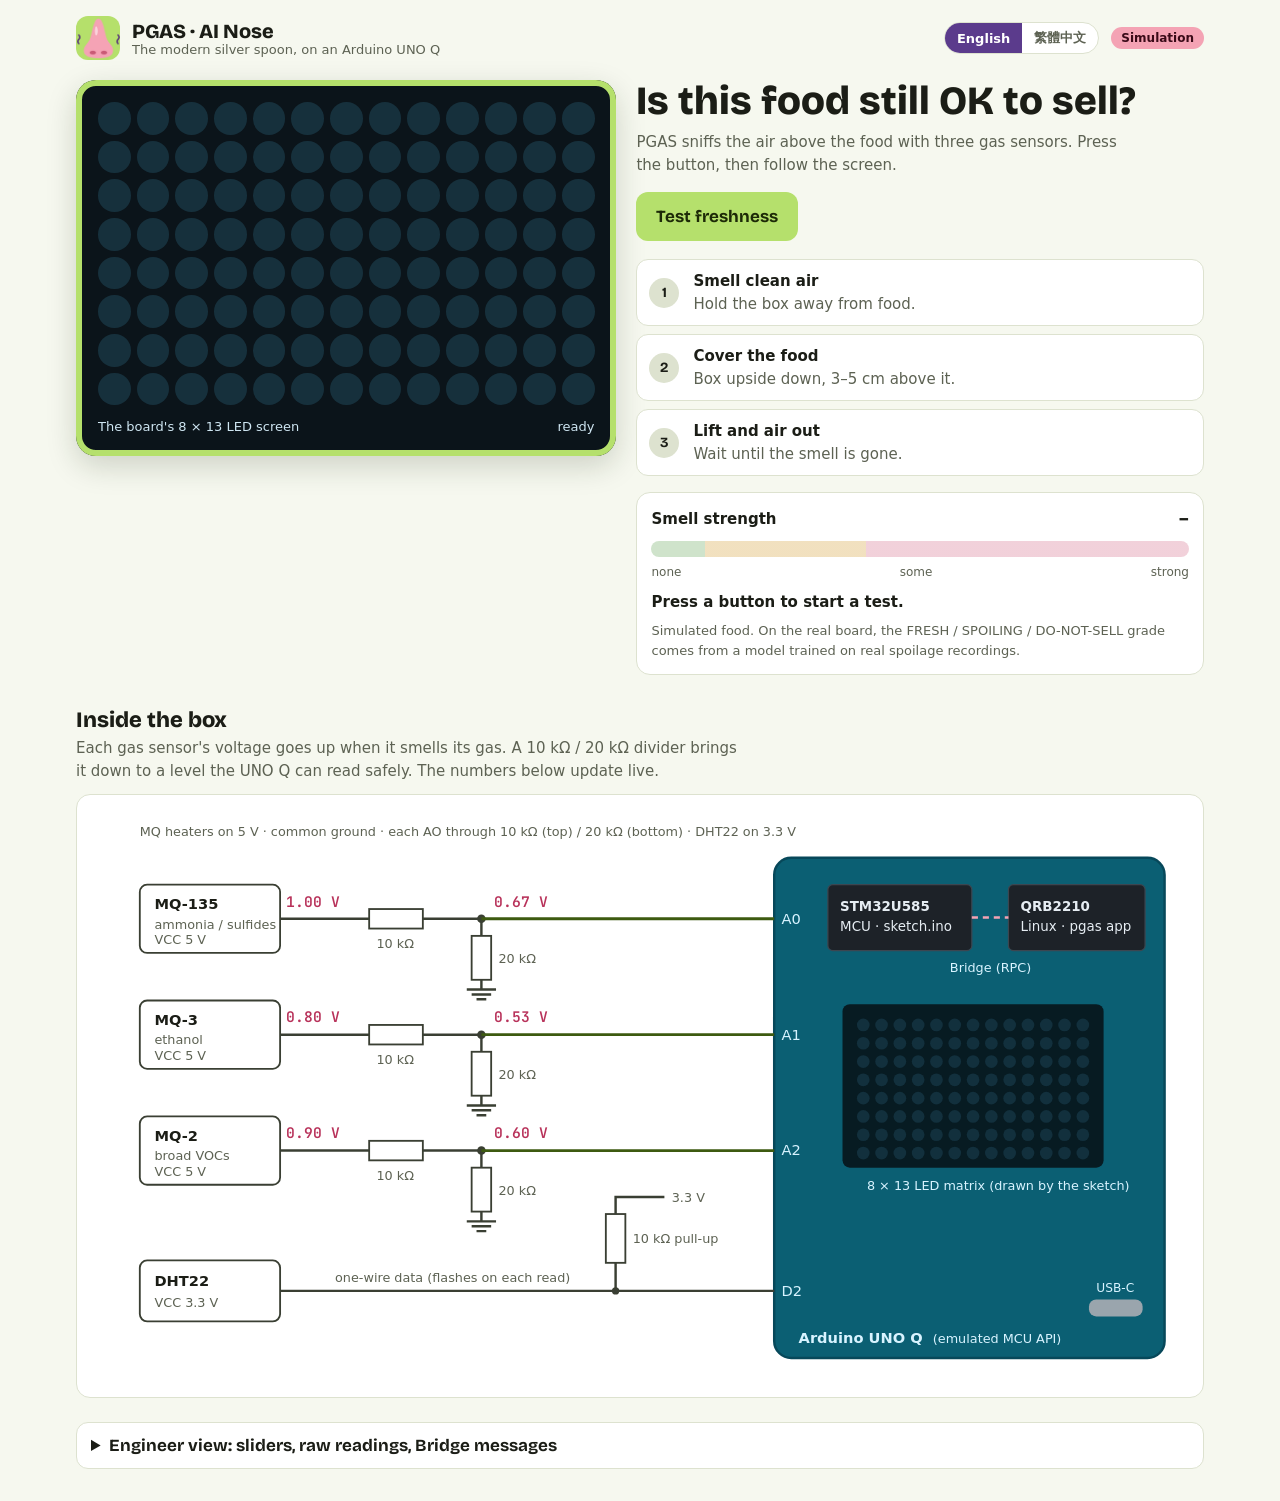
==== commit 7836acd4: "One 'Test freshness' button; every step asks for a re-test on missing data Board (pgas/session.py): " ====
--- a/sim/web/pgas-unoq-sim.html
+++ b/sim/web/pgas-unoq-sim.html
@@ -60,6 +60,16 @@
 .steps li.active { border-color: var(--nose); color: var(--ink); box-shadow: 0 0 0 2px var(--nose) inset; }
 .steps li.active .n { background: var(--nose); color: #fff; }
 .steps li.done .n { background: var(--lime-deep); color: #fff; }
+.steps li.error { border-color: var(--bad); box-shadow: 0 0 0 2px var(--bad) inset; color: var(--ink); }
+.steps li.error .n { background: var(--bad); color: #fff; }
+.retest-backdrop { position: fixed; inset: 0; background: rgba(10, 14, 8, .55); display: grid; place-items: center; z-index: 20;
+  padding: max(16px, env(safe-area-inset-top, 0px)) max(16px, env(safe-area-inset-right, 0px)) max(16px, env(safe-area-inset-bottom, 0px)) max(16px, env(safe-area-inset-left, 0px)); }
+.retest { background: var(--surface); color: var(--ink); border-radius: 16px; padding: 22px; max-width: 420px; width: 100%; border-top: 6px solid var(--bad); box-shadow: 0 20px 50px rgba(0,0,0,.3); }
+.retest-backdrop[hidden] { display: none; }
+.retest h3 { font: 800 24px var(--display); margin: 0 0 6px; color: var(--bad); }
+.retest p { margin: 0 0 8px; }
+.retest .why { color: var(--muted); font-size: 13px; font-family: var(--mono); word-break: break-word; }
+.retest .btns { justify-content: flex-end; }
 .steps b { color: var(--ink); font-weight: 600; }
 .steps .t { font: 600 14px var(--mono); font-variant-numeric: tabular-nums; }
 .meter { background: var(--surface); border: 1px solid var(--line); border-radius: 14px; padding: 14px; }
@@ -130,10 +140,9 @@
     </div>
     <div>
       <h1 data-i18n="h1">Is this food still OK to sell?</h1>
-      <p class="lede" data-i18n="lede">PGAS sniffs the air above the food with three gas sensors. Pick a sample, then follow the screen.</p>
+      <p class="lede" data-i18n="lede">PGAS sniffs the air above the food with three gas sensors. Press the button, then follow the screen.</p>
       <div class="go">
-        <button class="big fresh" data-hood="fresh" data-i18n="btn_fresh">Test fresh chicken</button>
-        <button class="big bad" data-hood="swill" data-i18n="btn_bad">Test spoiled leftovers</button>
+        <button class="big fresh" id="test-btn" data-i18n="btn_test">Test freshness</button>
       </div>
       <ol class="steps">
         <li id="step-1"><span class="n">1</span><span data-i18n-html="step1"><b>Smell clean air</b><br>Hold the box away from food.</span><span class="t" id="t-1"></span></li>
@@ -201,6 +210,7 @@
         <div class="row"><label for="sl-temp">Temp</label><input id="sl-temp" type="range" min="-10" max="50" step="0.1" value="26.5"><output id="val-temp"></output></div>
         <div class="row"><label for="sl-rh">RH</label><input id="sl-rh" type="range" min="0" max="100" step="1" value="65"><output id="val-rh"></output></div>
         <label><input id="dht-conn" type="checkbox" checked> <span data-i18n="dht_conn">DHT22 connected</span></label>
+        <label style="display:block"><input id="mq-conn" type="checkbox" checked> <span data-i18n="mq_conn">MQ gas sensors connected</span></label>
         <div class="btns">
           <button id="reset-air" data-i18n="btn_air">Clean air</button>
           <button id="pause">Pause MCU</button>
@@ -230,6 +240,17 @@
     </div>
     <p class="note" data-i18n-html="eng_note">The UNO Q code path of <code>app/sketch/sketch.ino</code> runs on an emulated UNO Q MCU API (14-bit ADC, Bridge, LED matrix). The STM32 itself is not emulated. Food gas levels are simulation parameters, not measurements.</p>
   </details>
+</div>
+<div class="retest-backdrop" id="retest" hidden>
+  <div class="retest" role="alertdialog" aria-modal="true" aria-labelledby="retest-title" aria-describedby="retest-msg">
+    <h3 id="retest-title" data-i18n="rt_title">Please re-test</h3>
+    <p id="retest-msg"></p>
+    <p class="why" id="retest-why"></p>
+    <div class="btns">
+      <button id="retest-close" data-i18n="rt_close">Close</button>
+      <button class="big fresh" id="retest-again" data-i18n="rt_again">Test again</button>
+    </div>
+  </div>
 </div>
 <script>
 // sensor rows of the wiring diagram
@@ -283,10 +304,10 @@
 
 window.UnoQMcu = UnoQMcu;
 </script>
-<script>(()=>{var N=.6666666666666666,q=16383,j=3.3,x=["mq135","mq3","mq2"],L=[1,.8,.9],W={fresh:{name:"fresh chicken (simulated)",amp:[.15,.05,.1]},swill:{name:"swill (simulated)",amp:[2.2,1.4,1.8]}},s=e=>document.getElementById(e),l={module:[...L],temp:26.5,rh:65,dht:!0,dhtAt:0},d=null,$=0,c=null,H=0,E=0,D=0,v=!0,P=new Array(104).fill(0);function O(e,t,o=300){let a=s(e);a.textContent+=t+`
+<script>(()=>{var R=.6666666666666666,Y=16383,Z=3.3,x=["mq135","mq3","mq2"],O=[1,.8,.9],B={fresh:{amp:[.15,.05,.1]},spoiling:{amp:[.7,.35,.55]},spoiled:{amp:[2.2,1.4,1.8]}},ee=.01*16383,N=3e3,s=e=>document.getElementById(e),l={module:[...O],temp:26.5,rh:65,dht:!0,mq:!0,dhtAt:0},h=null,S=0,p=null,V=0,L=0,Q=0,M=!0,I=new Array(104).fill(0);function k(e,t,o=300){let a=s(e);a.textContent+=t+`
 `;let i=a.textContent.split(`
 `);i.length>o&&(a.textContent=i.slice(-o).join(`
-`)),a.scrollTop=a.scrollHeight}var V=()=>d?(d._hal_time_ms()/1e3).toFixed(1).padStart(6," "):"   0.0",m=e=>O("log",`[${V()} s] ${e}`);function G(e){D++,d.HEAPU8.set(e.map(t=>Math.max(0,Math.min(7,t))),$),d._hal_bridge_draw($),O("bridge",`[${V()} s] Linux \u2192 MCU  Bridge.call("draw", <104 bytes>)`,120)}function K(e){let[t,...o]=e.split(",");O("bridge",`[${V()} s] MCU \u2192 Linux  Bridge.notify("${t}", ${o.join(", ")})`,120),t==="pgas_sample"&&(c=o.map(Number),H++,Z(c))}var k={0:[7,5,5,5,7],1:[2,6,2,2,7],2:[7,1,7,4,7],3:[7,1,7,1,7],4:[5,5,7,1,1],5:[7,4,7,1,7],6:[7,4,7,5,7],7:[7,1,2,2,2],8:[7,5,7,5,7],9:[7,5,7,1,7],A:[2,5,7,5,5],H:[5,5,7,5,5],V:[5,5,5,5,2],M:[5,7,7,5,5]," ":[0,0,0,0,0]};function X(e){let t=new Array(104).fill(0);return[...e].forEach((o,a)=>{let i=[0,5,9][a];(k[o]||k[" "]).forEach((r,u)=>{for(let g=0;g<3;g++)r&4>>g&&(t[u*13+i+g]=7)})}),t}function M(e,t,o){let a=Math.max(0,Math.min(99,Math.floor(t))),i=X(`${e}${Math.floor(a/10)}${a%10}`);for(let r=0;r<Math.round(Math.max(0,Math.min(1,o))*13);r++)i[7*13+r]=7;return i}var J=["0000000000000","0000000000011","0000000000110","0000000001100","0110000011000","0011000110000","0001101100000","0000111000000"],Y=()=>J.join("").split("").map(e=>e==="1"?7:0),F="";function _(e){let t=e.join("");t!==F&&(F=t,G(e))}var n={phase:"idle",i:0,base:[[],[],[]],peak:[-1e9,-1e9,-1e9],held:0,rows:[],food:null,short:!0,result:null},p={target:0,level:0},B=()=>n.short?{A:10,M:5,H:20,V:60}:{A:30,M:5,H:60,V:180},y=e=>e/q*j/N,b=e=>{let t=[...e].sort((a,i)=>a-i),o=t.length>>1;return t.length%2?t[o]:(t[o-1]+t[o])/2};function T(e){w=null,Object.assign(n,{phase:"A",i:0,base:[[],[],[]],peak:[-1e9,-1e9,-1e9],held:0,rows:[],food:e,short:s("short").checked,result:null}),p.target=0,s("result").innerHTML='<tr><td colspan="4" style="text-align:left">capturing\u2026</td></tr>',m(`$ python3 -m pgas.capture --mode hood --label ${e==="swill"?"swill_sim":"fresh_sim_chicken"}`),m("STEP 1/3: hold the box in open air, away from food")}function Z(e){if(n.phase==="idle"||n.phase==="done")return;let t=e.slice(0,3).map(y),o=B();if(n.rows.push({phase:n.phase,v:t,t:e[3],h:e[4],ok:e[5]}),n.phase==="A")t.forEach((a,i)=>n.base[i].push(a)),_(M("A",o.A-n.i,n.i/o.A)),++n.i>=o.A&&(n.phase="M",n.i=0,m("MOVE NOW: put the box over the food, opening down, 3-5 cm above it"),setTimeout(()=>{p.target=1,m("OPERATOR: box lowered over the food")},2e3));else if(n.phase==="M")_(M("M",o.M-n.i,n.i/o.M)),++n.i>=o.M&&(n.phase="H",n.i=0,m("STEP 2/3: hold the box still over the food"));else if(n.phase==="H")t.forEach((a,i)=>{n.peak[i]=Math.max(n.peak[i],a)}),_(M("H",o.H-n.i,n.i/o.H)),++n.i>=o.H&&(n.phase="V",n.i=0,p.target=0,m("STEP 3/3: lift the box away and let it air out"),m("OPERATOR: box lifted"));else if(n.phase==="V"){_(M("V",o.V-n.i,n.i/o.V));let a=n.base.map(b),i=t.every((r,u)=>r-a[u]<=.1*Math.max(0,n.peak[u]-a[u])+.02);n.held=i?n.held+1:0,(n.held>=5||++n.i>=o.V)&&ee(n.held>=5)}}function ee(e){let t=n.base.map(b),o=n.rows.filter(r=>r.phase==="H"),a=x.map((r,u)=>{let g=o.map(C=>C.v[u]);return{s:r,dmed:b(g)-t[u],dpeak:Math.max(...g)-t[u],dmean:g.reduce((C,z)=>C+z,0)/g.length-t[u]}}),i=o.filter(r=>r.ok);n.phase="done",n.result=a,w=Math.max(...a.map(r=>r.dpeak)),_(Y()),m(e?"readings back to baseline":"recover timeout"),m("features: "+a.map(r=>`${r.s.toUpperCase()} d_peak=${r.dpeak.toFixed(3)} V`).join(", ")+(i.length?`, temp ${b(i.map(r=>r.t)).toFixed(1)} C, RH ${b(i.map(r=>r.h)).toFixed(0)} %`:", DHT22: no valid reading (imputed on the board)")),m("grade: decided on the UNO Q by the ONNX model trained on real captures - not simulated here"),s("result").innerHTML=a.map(r=>`<tr><td>${r.s.toUpperCase()}</td><td>${r.dmed.toFixed(3)}</td><td>${r.dpeak.toFixed(3)}</td><td>${r.dmean.toFixed(3)}</td></tr>`).join("")}function R(){d&&(l.module.forEach((e,t)=>d._hal_set_module(t,e)),d._hal_set_env(l.temp,l.rh),d._hal_set_dht_connected(l.dht?1:0))}function te(e){if(!n.food||n.phase==="idle")return;let t=p.target>p.level?12:8;p.level+=(p.target-p.level)*e/t,l.module=L.map((o,a)=>o+p.level*W[n.food].amp[a]),x.forEach((o,a)=>{s(`sl-${o}`).value=l.module[a].toFixed(2)})}function ne(){s("simtime").textContent=d?(d._hal_time_ms()/1e3).toFixed(1):"0",s("samples").textContent=H,s("draws").textContent=`${D} / ${E}`,x.forEach((e,t)=>{let o=l.module[t],a=Math.min(3.3,o*N);s(`out-${e}`).textContent=o.toFixed(2)+" V",s(`vm-${e}`).textContent=o.toFixed(2)+" V",s(`vp-${e}`).textContent=a.toFixed(2)+" V",s(`vpin-${e}`).textContent=a.toFixed(3)+" V",s(`raw-${e}`).textContent=c?c[t]:"\u2013",s(`dec-${e}`).textContent=c?y(c[t]).toFixed(3)+" V":"\u2013",s(`wire-${e}`).style.strokeWidth=2+4*Math.min(1,Math.max(0,(a-.4)/2.6))}),s("val-temp").textContent=l.temp.toFixed(1)+" \xB0C",s("val-rh").textContent=l.rh.toFixed(0)+" %",s("dec-dht").textContent=c?c[5]?`${c[3].toFixed(1)} \xB0C / ${c[4].toFixed(1)} %`:"no valid reading (dht_ok = 0)":"\u2013",s("wire-d2").classList.toggle("active",performance.now()-l.dhtAt<250),s("phase").textContent=h(`ph_${n.phase}`);for(let e=0;e<104;e++){let t=P[e]>0;s(`led-${e}`).setAttribute("class",t?"led on":"led"),Q[e].classList.toggle("on",t)}ie(),de()}var S=0;function I(e){let t=Math.min(.1,(e-S)/1e3);S=e,d&&v&&(te(t),R(),d._hal_run_us(t*1e6));try{ne()}catch(o){console.error(o)}requestAnimationFrame(I)}var oe={en:{brand_sub:"The modern silver spoon, on an Arduino UNO Q",chip:"Simulation",screen_cap:"The board's 8 \xD7 13 LED screen",h1:"Is this food still OK to sell?",lede:"PGAS sniffs the air above the food with three gas sensors. Pick a sample, then follow the screen.",btn_fresh:"Test fresh chicken",btn_bad:"Test spoiled leftovers",step1:"<b>Smell clean air</b><br>Hold the box away from food.",step2:"<b>Cover the food</b><br>Box upside down, 3\u20135 cm above it.",step3:"<b>Lift and air out</b><br>Wait until the smell is gone.",meter_title:"Smell strength",w_none:"none",w_some:"some",w_strong:"strong",note:"Simulated food. On the real board, the FRESH / SPOILING / DO-NOT-SELL grade comes from a model trained on real spoilage recordings.",inside_h:"Inside the box",inside_sub:"Each gas sensor's voltage goes up when it smells its gas. A 10 k\u03A9 / 20 k\u03A9 divider brings it down to a level the UNO Q can read safely. The numbers below update live.",eng_summary:"Engineer view: sliders, raw readings, Bridge messages",eng_gas:"Gas at each MQ module (module output, volts)",dht_conn:"DHT22 connected",btn_air:"Clean air",pause:"Pause MCU",resume:"Resume MCU",short:"short demo timing (10 s \xB7 20 s instead of 30 s \xB7 60 s)",eng_reports:"What the sketch reports over the Bridge",th_sensor:"Sensor",th_pin:"pin",th_raw:"raw (14-bit)",th_mod:"module V",eng_feat:"Features of the last test (volts above clean air)",eng_bridge:"Bridge traffic (MCU \u21C4 Linux)",eng_log:"Linux side \xB7 session log",eng_note:"The UNO Q code path of <code>app/sketch/sketch.ino</code> runs on an emulated UNO Q MCU API (14-bit ADC, Bridge, LED matrix). The STM32 itself is not emulated. Food gas levels are simulation parameters, not measurements.",ph_idle:"ready",ph_A:"A \xB7 clean air",ph_M:"M \xB7 move the box",ph_H:"H \xB7 over the food",ph_V:"V \xB7 airing out",ph_done:"\u2713 done",sec:e=>`${e} s`,waiting:"waiting\u2026",v_idle:"Press a button to start a test.",v_A:"Step 1: measuring clean air\u2026",v_M:"Step 2: put the box over the food now.",v_H:"Step 2: smelling the food\u2026",v_V:"Step 3: lift the box and let it air out.",v_strong:e=>`Strong spoilage smell: the gas sensors rose ${e} V above clean air.`,v_some:e=>`Some smell: the gas sensors rose ${e} V above clean air.`,v_none:e=>`Barely any smell: the gas sensors rose only ${e} V above clean air.`},zh:{brand_sub:"\u73FE\u4EE3\u7248\u7684\u9280\u6E6F\u5319\uFF0C\u8DD1\u5728 Arduino UNO Q \u4E0A",chip:"\u6A21\u64EC",screen_cap:"\u677F\u5B50\u4E0A\u7684 8 \xD7 13 LED \u87A2\u5E55",h1:"\u9019\u4EFD\u98DF\u7269\u9084\u80FD\u8CE3\u55CE\uFF1F",lede:"PGAS \u7528\u4E09\u9846\u6C23\u9AD4\u611F\u6E2C\u5668\u805E\u98DF\u7269\u4E0A\u65B9\u7684\u7A7A\u6C23\u3002\u9078\u4E00\u500B\u6A23\u54C1\uFF0C\u63A5\u8457\u7167\u87A2\u5E55\u6307\u793A\u505A\u3002",btn_fresh:"\u6E2C\u65B0\u9BAE\u96DE\u8089",btn_bad:"\u6E2C\u58DE\u6389\u7684\u5269\u83DC",step1:"<b>\u5148\u805E\u4E7E\u6DE8\u7A7A\u6C23</b><br>\u628A\u76D2\u5B50\u62FF\u96E2\u98DF\u7269\u3002",step2:"<b>\u7F69\u4F4F\u98DF\u7269</b><br>\u76D2\u5B50\u5012\u6263\uFF0C\u61F8\u5728\u98DF\u7269\u4E0A\u65B9 3\u20135 \u516C\u5206\u3002",step3:"<b>\u62FF\u958B\u901A\u98A8</b><br>\u7B49\u6C23\u5473\u6563\u6389\u3002",meter_title:"\u6C23\u5473\u5F37\u5EA6",w_none:"\u6C92\u6709",w_some:"\u6709\u4E00\u9EDE",w_strong:"\u5F88\u91CD",note:"\u9019\u88E1\u7684\u98DF\u7269\u662F\u6A21\u64EC\u7684\u3002\u5728\u771F\u6B63\u7684\u677F\u5B50\u4E0A\uFF0CFRESH\uFF08\u65B0\u9BAE\uFF09\uFF0FSPOILING\uFF08\u958B\u59CB\u8B8A\u8CEA\uFF09\uFF0FDO-NOT-SELL\uFF08\u4E0D\u80FD\u8CE3\uFF09\u7684\u7B49\u7D1A\uFF0C\u7531\u7528\u771F\u5BE6\u8150\u6557\u7D00\u9304\u8A13\u7DF4\u7684\u6A21\u578B\u5224\u65B7\u3002",inside_h:"\u76D2\u5B50\u88E1\u9762",inside_sub:"\u6BCF\u9846\u6C23\u9AD4\u611F\u6E2C\u5668\u805E\u5230\u5C0D\u61C9\u7684\u6C23\u9AD4\u6642\uFF0C\u96FB\u58D3\u5C31\u6703\u4E0A\u5347\u300210 k\u03A9\uFF0F20 k\u03A9 \u5206\u58D3\u96FB\u963B\u628A\u96FB\u58D3\u964D\u5230 UNO Q \u80FD\u5B89\u5168\u8B80\u53D6\u7684\u7BC4\u570D\u3002\u4E0B\u65B9\u6578\u503C\u6703\u5373\u6642\u66F4\u65B0\u3002",eng_summary:"\u5DE5\u7A0B\u5E2B\u6AA2\u8996\uFF1A\u6ED1\u687F\u3001\u539F\u59CB\u8B80\u503C\u3001Bridge \u8A0A\u606F",eng_gas:"\u5404 MQ \u6A21\u7D44\u7684\u6C23\u9AD4\uFF08\u6A21\u7D44\u8F38\u51FA\u96FB\u58D3\uFF09",dht_conn:"DHT22 \u5DF2\u9023\u63A5",btn_air:"\u6062\u5FA9\u4E7E\u6DE8\u7A7A\u6C23",pause:"\u66AB\u505C MCU",resume:"\u7E7C\u7E8C MCU",short:"\u7E2E\u77ED\u793A\u7BC4\u6642\u9593\uFF0810 \u79D2\u30FB20 \u79D2\uFF0C\u539F\u672C 30 \u79D2\u30FB60 \u79D2\uFF09",eng_reports:"sketch \u900F\u904E Bridge \u56DE\u5831\u7684\u6578\u503C",th_sensor:"\u611F\u6E2C\u5668",th_pin:"\u8173\u4F4D",th_raw:"\u539F\u59CB\u503C\uFF0814-bit\uFF09",th_mod:"\u6A21\u7D44\u96FB\u58D3",eng_feat:"\u4E0A\u4E00\u6B21\u6AA2\u6E2C\u7684\u7279\u5FB5\u503C\uFF08\u9AD8\u65BC\u4E7E\u6DE8\u7A7A\u6C23\u7684\u96FB\u58D3\uFF09",eng_bridge:"Bridge \u8A0A\u606F\uFF08MCU \u21C4 Linux\uFF09",eng_log:"Linux \u7AEF\u30FB\u6D41\u7A0B\u7D00\u9304",eng_note:"<code>app/sketch/sketch.ino</code> \u7684 UNO Q \u7A0B\u5F0F\u8DEF\u5F91\uFF0C\u8DD1\u5728\u6A21\u64EC\u7684 UNO Q MCU \u4ECB\u9762\u4E0A\uFF0814-bit ADC\u3001Bridge\u3001LED \u77E9\u9663\uFF09\uFF0CSTM32 \u6676\u7247\u672C\u8EAB\u6C92\u6709\u6A21\u64EC\u3002\u98DF\u7269\u7684\u6C23\u9AD4\u6FC3\u5EA6\u662F\u6A21\u64EC\u53C3\u6578\uFF0C\u4E0D\u662F\u91CF\u6E2C\u503C\u3002",ph_idle:"\u5F85\u547D",ph_A:"A\u30FB\u4E7E\u6DE8\u7A7A\u6C23",ph_M:"M\u30FB\u79FB\u52D5\u76D2\u5B50",ph_H:"H\u30FB\u7F69\u4F4F\u98DF\u7269",ph_V:"V\u30FB\u901A\u98A8\u4E2D",ph_done:"\u2713 \u5B8C\u6210",sec:e=>`${e} \u79D2`,waiting:"\u7B49\u5F85\u4E2D\u2026",v_idle:"\u6309\u4E0A\u9762\u7684\u6309\u9215\u958B\u59CB\u6AA2\u6E2C\u3002",v_A:"\u6B65\u9A5F 1\uFF1A\u6B63\u5728\u91CF\u4E7E\u6DE8\u7A7A\u6C23\u2026",v_M:"\u6B65\u9A5F 2\uFF1A\u73FE\u5728\u628A\u76D2\u5B50\u7F69\u5230\u98DF\u7269\u4E0A\u3002",v_H:"\u6B65\u9A5F 2\uFF1A\u6B63\u5728\u805E\u98DF\u7269\u2026",v_V:"\u6B65\u9A5F 3\uFF1A\u62FF\u958B\u76D2\u5B50\uFF0C\u8B93\u5B83\u901A\u98A8\u3002",v_strong:e=>`\u8150\u6557\u6C23\u5473\u5F88\u91CD\uFF1A\u6C23\u9AD4\u611F\u6E2C\u5668\u6BD4\u4E7E\u6DE8\u7A7A\u6C23\u9AD8\u4E86 ${e} V\u3002`,v_some:e=>`\u6709\u4E00\u9EDE\u6C23\u5473\uFF1A\u6C23\u9AD4\u611F\u6E2C\u5668\u6BD4\u4E7E\u6DE8\u7A7A\u6C23\u9AD8\u4E86 ${e} V\u3002`,v_none:e=>`\u5E7E\u4E4E\u6C92\u6709\u6C23\u5473\uFF1A\u6C23\u9AD4\u611F\u6E2C\u5668\u53EA\u6BD4\u4E7E\u6DE8\u7A7A\u6C23\u9AD8\u4E86 ${e} V\u3002`}},f="en",h=e=>oe[f][e];function A(e){f=e==="zh"?"zh":"en",document.documentElement.lang=f==="zh"?"zh-Hant-TW":"en",document.querySelectorAll("[data-i18n]").forEach(t=>{t.textContent=h(t.dataset.i18n)}),document.querySelectorAll("[data-i18n-html]").forEach(t=>{t.innerHTML=h(t.dataset.i18nHtml)}),s("lang-en").setAttribute("aria-pressed",String(f==="en")),s("lang-zh").setAttribute("aria-pressed",String(f==="zh")),s("pause").textContent=h(v?"pause":"resume"),n.phase==="idle"&&(s("verdict").textContent=h("v_idle"));try{localStorage.setItem("pgas-lang",f)}catch{}}function se(){try{let e=localStorage.getItem("pgas-lang");if(e)return e}catch{}return(navigator.language||"").toLowerCase().startsWith("zh")?"zh":"en"}var Q=[],ae={A:1,M:2,H:2,V:3};function ie(){let e=B(),t=ae[n.phase]||0,o=n.phase==="done",a={A:e.A-n.i,M:e.M-n.i+e.H,H:e.H-n.i,V:null}[n.phase];for(let i=1;i<=3;i++){let r=s(`step-${i}`);r.classList.toggle("active",i===t),r.classList.toggle("done",o||t>i),s(`t-${i}`).textContent=i===t?a!=null?h("sec")(Math.max(0,a)):h("waiting"):o||t>i?"\u2713":""}}function re(){if(!c||!n.base[0].length)return 0;let e=n.base.map(b);return Math.max(0,...c.slice(0,3).map((t,o)=>y(t)-e[o]))}function le(e){return h(e<.2?"w_none":e<.8?"w_some":"w_strong")}var w=null;function de(){let e=n.phase!=="idle",t=n.phase==="done"&&w!=null?w:e?re():0;s("meter-fill").style.width=`${Math.min(100,t/2*100)}%`,s("meter-word").textContent=e?le(t):"\u2013",n.phase==="done"?s("verdict").textContent=h(t>=.8?"v_strong":t>=.2?"v_some":"v_none")(t.toFixed(2)):e&&(s("verdict").textContent=h(`v_${n.phase}`))}function he(){let e=s("bigmatrix");for(let o=0;o<104;o++)e.appendChild(document.createElement("i"));Q=[...e.children];let t=s("leds");for(let o=0;o<8;o++)for(let a=0;a<13;a++){let i=document.createElementNS("http://www.w3.org/2000/svg","circle");i.setAttribute("cx",0+a*15),i.setAttribute("cy",0+o*15),i.setAttribute("r",5.2),i.setAttribute("id",`led-${o*13+a}`),i.setAttribute("class","led"),t.appendChild(i)}}async function U(){he(),x.forEach((e,t)=>{s(`sl-${e}`).value=l.module[t],s(`sl-${e}`).addEventListener("input",o=>{l.module[t]=+o.target.value})}),s("sl-temp").addEventListener("input",e=>{l.temp=+e.target.value}),s("sl-rh").addEventListener("input",e=>{l.rh=+e.target.value}),s("dht-conn").addEventListener("change",e=>{l.dht=e.target.checked}),document.querySelectorAll("[data-hood]").forEach(e=>e.addEventListener("click",()=>T(e.dataset.hood))),s("reset-air").addEventListener("click",()=>{n.phase="idle",n.food=null,p.level=0,l.module=[...L],x.forEach((e,t)=>{s(`sl-${e}`).value=l.module[t]}),w=null,_(new Array(104).fill(0)),s("verdict").textContent=h("v_idle"),m("clean air")}),s("pause").addEventListener("click",e=>{v=!v,e.target.textContent=h(v?"pause":"resume")}),s("lang-en").addEventListener("click",()=>A("en")),s("lang-zh").addEventListener("click",()=>A("zh")),A(se()),d=await window.UnoQMcu({onNotify:K,onMatrix:e=>{P=e,E++},onDht:()=>{l.dhtAt=performance.now()}}),$=d._malloc(104),R(),d._hal_setup(),m('UNO Q MCU booted: setup() ran (analogReadResolution(14), matrix.begin(), Bridge.begin(), Bridge.provide("draw"))'),window.PGAS_UNOQ={get latest(){return c},get samples(){return H},get session(){return n},get matrixDraws(){return E},startHood:T},S=performance.now(),requestAnimationFrame(I)}document.readyState==="loading"?document.addEventListener("DOMContentLoaded",U):U();})();
+`)),a.scrollTop=a.scrollHeight}var F=()=>h?(h._hal_time_ms()/1e3).toFixed(1).padStart(6," "):"   0.0",m=e=>k("log",`[${F()} s] ${e}`);function te(e){Q++,h.HEAPU8.set(e.map(t=>Math.max(0,Math.min(7,t))),S),h._hal_bridge_draw(S),k("bridge",`[${F()} s] Linux \u2192 MCU  Bridge.call("draw", <104 bytes>)`,120)}function ne(e){let[t,...o]=e.split(",");k("bridge",`[${F()} s] MCU \u2192 Linux  Bridge.notify("${t}", ${o.join(", ")})`,120),t==="pgas_sample"&&(p=o.map(Number),V++,re(p))}var U={0:[7,5,5,5,7],1:[2,6,2,2,7],2:[7,1,7,4,7],3:[7,1,7,1,7],4:[5,5,7,1,1],5:[7,4,7,1,7],6:[7,4,7,5,7],7:[7,1,2,2,2],8:[7,5,7,5,7],9:[7,5,7,1,7],E:[7,4,6,4,7],A:[2,5,7,5,5],H:[5,5,7,5,5],V:[5,5,5,5,2],M:[5,7,7,5,5]," ":[0,0,0,0,0]};function q(e){let t=new Array(104).fill(0);return[...e].forEach((o,a)=>{let i=[0,5,9][a];(U[o]||U[" "]).forEach((r,c)=>{for(let g=0;g<3;g++)r&4>>g&&(t[c*13+i+g]=7)})}),t}function A(e,t,o){let a=Math.max(0,Math.min(99,Math.floor(t))),i=q(`${e}${Math.floor(a/10)}${a%10}`);for(let r=0;r<Math.round(Math.max(0,Math.min(1,o))*13);r++)i[7*13+r]=7;return i}var oe=["0000000000000","0000000000011","0000000000110","0000000001100","0110000011000","0011000110000","0001101100000","0000111000000"],se=()=>oe.join("").split("").map(e=>e==="1"?7:0),D="";function _(e){let t=e.join("");t!==D&&(D=t,te(e))}var n={phase:"idle",i:0,base:[[],[],[]],peak:[-1e9,-1e9,-1e9],held:0,rows:[],food:null,short:!0,result:null,run:0,lastAt:0,failedStep:0},u={target:0,level:0},z=()=>n.short?{A:10,M:5,H:20,V:60}:{A:30,M:5,H:60,V:180},T=e=>e/Y*Z/R,v=e=>{let t=[...e].sort((a,i)=>a-i),o=t.length>>1;return t.length%2?t[o]:(t[o-1]+t[o])/2};function C(){let e=Object.keys(B),t=e[Math.floor(Math.random()*e.length)];w=null,y(),Object.assign(n,{phase:"A",i:0,base:[[],[],[]],peak:[-1e9,-1e9,-1e9],held:0,rows:[],food:t,short:s("short").checked,result:null,run:n.run+1,lastAt:performance.now(),failedStep:0}),u.target=0,u.level=0,s("result").innerHTML='<tr><td colspan="4" style="text-align:left">capturing\u2026</td></tr>',m(`$ python3 -m pgas.capture --mode hood --label sample_sim   (simulated sample: ${t})`),m("STEP 1/3: hold the box in open air, away from food")}var f=class extends Error{constructor(t,o){super(t),this.code=t,this.detail=o}};function ae(e){if(!Array.isArray(e)||e.length<6||e.slice(0,3).some(t=>!Number.isFinite(t)))throw new f("bad_data",`malformed sample: ${JSON.stringify(e)}`);x.forEach((t,o)=>{if(e[o]<ee)throw new f("no_sensor",`${t.toUpperCase()} on A${o} reads ${e[o]}`)})}function j(e){if(n.phase==="idle"||n.phase==="done"||n.phase==="error")return;let t=J[n.phase]||1;n.failedStep=t,n.phase="error",u.target=0,_(q("E"));let o=e instanceof f?e.code:"internal",a=e instanceof f?e.detail:String(e);m(`RETEST: step ${t}/3 - ${a} - please re-test`),s("retest-msg").textContent=d("rt_msg")(t,d(`rt_${o}`)),s("retest-why").textContent=a,s("retest").hidden=!1,s("retest-again").focus()}function y(){s("retest").hidden=!0}function re(e){if(!(n.phase==="idle"||n.phase==="done"||n.phase==="error")){n.lastAt=performance.now();try{ae(e),ie(e)}catch(t){j(t)}}}function ie(e){let t=e.slice(0,3).map(T),o=z();if(n.rows.push({phase:n.phase,v:t,t:e[3],h:e[4],ok:e[5]}),n.phase==="A"){if(t.forEach((a,i)=>n.base[i].push(a)),_(A("A",o.A-n.i,n.i/o.A)),++n.i>=o.A){n.phase="M",n.i=0,m("MOVE NOW: put the box over the food, opening down, 3-5 cm above it");let a=n.run;setTimeout(()=>{n.run===a&&(n.phase==="M"||n.phase==="H")&&(u.target=1,m("OPERATOR: box lowered over the food"))},2e3)}}else if(n.phase==="M")_(A("M",o.M-n.i,n.i/o.M)),++n.i>=o.M&&(n.phase="H",n.i=0,m("STEP 2/3: hold the box still over the food"));else if(n.phase==="H")t.forEach((a,i)=>{n.peak[i]=Math.max(n.peak[i],a)}),_(A("H",o.H-n.i,n.i/o.H)),++n.i>=o.H&&(n.phase="V",n.i=0,u.target=0,m("STEP 3/3: lift the box away and let it air out"),m("OPERATOR: box lifted"));else if(n.phase==="V"){_(A("V",o.V-n.i,n.i/o.V));let a=n.base.map(v),i=t.every((r,c)=>r-a[c]<=.1*Math.max(0,n.peak[c]-a[c])+.02);n.held=i?n.held+1:0,(n.held>=5||++n.i>=o.V)&&le(n.held>=5)}}function le(e){let t=n.base.map(v),o=n.rows.filter(r=>r.phase==="H"),a=x.map((r,c)=>{let g=o.map($=>$.v[c]);return{s:r,dmed:v(g)-t[c],dpeak:Math.max(...g)-t[c],dmean:g.reduce(($,X)=>$+X,0)/g.length-t[c]}}),i=o.filter(r=>r.ok);n.phase="done",n.result=a,w=Math.max(...a.map(r=>r.dpeak)),_(se()),m(e?"readings back to baseline":"recover timeout"),m("features: "+a.map(r=>`${r.s.toUpperCase()} d_peak=${r.dpeak.toFixed(3)} V`).join(", ")+(i.length?`, temp ${v(i.map(r=>r.t)).toFixed(1)} C, RH ${v(i.map(r=>r.h)).toFixed(0)} %`:", DHT22: no valid reading (imputed on the board)")),m("grade: decided on the UNO Q by the ONNX model trained on real captures - not simulated here"),s("result").innerHTML=a.map(r=>`<tr><td>${r.s.toUpperCase()}</td><td>${r.dmed.toFixed(3)}</td><td>${r.dpeak.toFixed(3)}</td><td>${r.dmean.toFixed(3)}</td></tr>`).join("")}function W(){h&&(l.module.forEach((e,t)=>h._hal_set_module(t,l.mq?e:0)),h._hal_set_env(l.temp,l.rh),h._hal_set_dht_connected(l.dht?1:0))}function de(e){if(!n.food||n.phase==="idle")return;let t=u.target>u.level?12:8;u.level+=(u.target-u.level)*e/t,l.module=O.map((o,a)=>o+u.level*B[n.food].amp[a]),x.forEach((o,a)=>{s(`sl-${o}`).value=l.module[a].toFixed(2)})}function he(){s("simtime").textContent=h?(h._hal_time_ms()/1e3).toFixed(1):"0",s("samples").textContent=V,s("draws").textContent=`${Q} / ${L}`,x.forEach((e,t)=>{let o=l.module[t],a=Math.min(3.3,o*R);s(`out-${e}`).textContent=o.toFixed(2)+" V",s(`vm-${e}`).textContent=o.toFixed(2)+" V",s(`vp-${e}`).textContent=a.toFixed(2)+" V",s(`vpin-${e}`).textContent=a.toFixed(3)+" V",s(`raw-${e}`).textContent=p?p[t]:"\u2013",s(`dec-${e}`).textContent=p?T(p[t]).toFixed(3)+" V":"\u2013",s(`wire-${e}`).style.strokeWidth=2+4*Math.min(1,Math.max(0,(a-.4)/2.6))}),s("val-temp").textContent=l.temp.toFixed(1)+" \xB0C",s("val-rh").textContent=l.rh.toFixed(0)+" %",s("dec-dht").textContent=p?p[5]?`${p[3].toFixed(1)} \xB0C / ${p[4].toFixed(1)} %`:"no valid reading (dht_ok = 0)":"\u2013",s("wire-d2").classList.toggle("active",performance.now()-l.dhtAt<250),s("phase").textContent=d(`ph_${n.phase}`);for(let e=0;e<104;e++){let t=I[e]>0;s(`led-${e}`).setAttribute("class",t?"led on":"led"),K[e].classList.toggle("on",t)}me(),_e()}var H=0;function G(e){let t=Math.min(.1,(e-H)/1e3);H=e,h&&M&&(de(t),W(),h._hal_run_us(t*1e6)),["A","M","H","V"].includes(n.phase)&&e-n.lastAt>N&&j(new f("no_data",`no sensor reading for ${(N/1e3).toFixed(0)} s`));try{he()}catch(o){console.error(o)}requestAnimationFrame(G)}var ce={en:{brand_sub:"The modern silver spoon, on an Arduino UNO Q",chip:"Simulation",screen_cap:"The board's 8 \xD7 13 LED screen",h1:"Is this food still OK to sell?",lede:"PGAS sniffs the air above the food with three gas sensors. Press the button, then follow the screen.",btn_test:"Test freshness",mq_conn:"MQ gas sensors connected",rt_title:"Please re-test",rt_close:"Close",rt_again:"Test again",rt_msg:(e,t)=>`Step ${e} stopped: ${t} Check the box and the wires, then test again.`,rt_no_data:"no readings arrived from the board.",rt_no_sensor:"a gas sensor was not detected.",rt_bad_data:"the board sent an unreadable reading.",rt_internal:"something went wrong while reading.",v_error:"The test stopped. Please re-test.",ph_error:"E \xB7 please re-test",step1:"<b>Smell clean air</b><br>Hold the box away from food.",step2:"<b>Cover the food</b><br>Box upside down, 3\u20135 cm above it.",step3:"<b>Lift and air out</b><br>Wait until the smell is gone.",meter_title:"Smell strength",w_none:"none",w_some:"some",w_strong:"strong",note:"Simulated food. On the real board, the FRESH / SPOILING / DO-NOT-SELL grade comes from a model trained on real spoilage recordings.",inside_h:"Inside the box",inside_sub:"Each gas sensor's voltage goes up when it smells its gas. A 10 k\u03A9 / 20 k\u03A9 divider brings it down to a level the UNO Q can read safely. The numbers below update live.",eng_summary:"Engineer view: sliders, raw readings, Bridge messages",eng_gas:"Gas at each MQ module (module output, volts)",dht_conn:"DHT22 connected",btn_air:"Clean air",pause:"Pause MCU",resume:"Resume MCU",short:"short demo timing (10 s \xB7 20 s instead of 30 s \xB7 60 s)",eng_reports:"What the sketch reports over the Bridge",th_sensor:"Sensor",th_pin:"pin",th_raw:"raw (14-bit)",th_mod:"module V",eng_feat:"Features of the last test (volts above clean air)",eng_bridge:"Bridge traffic (MCU \u21C4 Linux)",eng_log:"Linux side \xB7 session log",eng_note:"The UNO Q code path of <code>app/sketch/sketch.ino</code> runs on an emulated UNO Q MCU API (14-bit ADC, Bridge, LED matrix). The STM32 itself is not emulated. Food gas levels are simulation parameters, not measurements.",ph_idle:"ready",ph_A:"A \xB7 clean air",ph_M:"M \xB7 move the box",ph_H:"H \xB7 over the food",ph_V:"V \xB7 airing out",ph_done:"\u2713 done",sec:e=>`${e} s`,waiting:"waiting\u2026",v_idle:"Press a button to start a test.",v_A:"Step 1: measuring clean air\u2026",v_M:"Step 2: put the box over the food now.",v_H:"Step 2: smelling the food\u2026",v_V:"Step 3: lift the box and let it air out.",v_strong:e=>`Strong spoilage smell: the gas sensors rose ${e} V above clean air.`,v_some:e=>`Some smell: the gas sensors rose ${e} V above clean air.`,v_none:e=>`Barely any smell: the gas sensors rose only ${e} V above clean air.`},zh:{brand_sub:"\u73FE\u4EE3\u7248\u7684\u9280\u6E6F\u5319\uFF0C\u8DD1\u5728 Arduino UNO Q \u4E0A",chip:"\u6A21\u64EC",screen_cap:"\u677F\u5B50\u4E0A\u7684 8 \xD7 13 LED \u87A2\u5E55",h1:"\u9019\u4EFD\u98DF\u7269\u9084\u80FD\u8CE3\u55CE\uFF1F",lede:"PGAS \u7528\u4E09\u9846\u6C23\u9AD4\u611F\u6E2C\u5668\u805E\u98DF\u7269\u4E0A\u65B9\u7684\u7A7A\u6C23\u3002\u6309\u4E0B\u6309\u9215\uFF0C\u63A5\u8457\u7167\u87A2\u5E55\u6307\u793A\u505A\u3002",btn_test:"\u6E2C\u8A66\u65B0\u9BAE\u5EA6",mq_conn:"MQ \u6C23\u9AD4\u611F\u6E2C\u5668\u5DF2\u9023\u63A5",rt_title:"\u8ACB\u91CD\u6E2C",rt_close:"\u95DC\u9589",rt_again:"\u91CD\u65B0\u6E2C\u8A66",rt_msg:(e,t)=>`\u6B65\u9A5F ${e} \u4E2D\u65B7\uFF1A${t}\u8ACB\u6AA2\u67E5\u76D2\u5B50\u548C\u63A5\u7DDA\u5F8C\u518D\u6E2C\u4E00\u6B21\u3002`,rt_no_data:"\u6C92\u6709\u6536\u5230\u677F\u5B50\u50B3\u4F86\u7684\u6578\u503C\u3002",rt_no_sensor:"\u5075\u6E2C\u4E0D\u5230\u6C23\u9AD4\u611F\u6E2C\u5668\u3002",rt_bad_data:"\u677F\u5B50\u50B3\u4F86\u7684\u6578\u503C\u7121\u6CD5\u8B80\u53D6\u3002",rt_internal:"\u8B80\u53D6\u6642\u767C\u751F\u932F\u8AA4\u3002",v_error:"\u6AA2\u6E2C\u4E2D\u65B7\uFF0C\u8ACB\u91CD\u6E2C\u3002",ph_error:"E\u30FB\u8ACB\u91CD\u6E2C",step1:"<b>\u5148\u805E\u4E7E\u6DE8\u7A7A\u6C23</b><br>\u628A\u76D2\u5B50\u62FF\u96E2\u98DF\u7269\u3002",step2:"<b>\u7F69\u4F4F\u98DF\u7269</b><br>\u76D2\u5B50\u5012\u6263\uFF0C\u61F8\u5728\u98DF\u7269\u4E0A\u65B9 3\u20135 \u516C\u5206\u3002",step3:"<b>\u62FF\u958B\u901A\u98A8</b><br>\u7B49\u6C23\u5473\u6563\u6389\u3002",meter_title:"\u6C23\u5473\u5F37\u5EA6",w_none:"\u6C92\u6709",w_some:"\u6709\u4E00\u9EDE",w_strong:"\u5F88\u91CD",note:"\u9019\u88E1\u7684\u98DF\u7269\u662F\u6A21\u64EC\u7684\u3002\u5728\u771F\u6B63\u7684\u677F\u5B50\u4E0A\uFF0CFRESH\uFF08\u65B0\u9BAE\uFF09\uFF0FSPOILING\uFF08\u958B\u59CB\u8B8A\u8CEA\uFF09\uFF0FDO-NOT-SELL\uFF08\u4E0D\u80FD\u8CE3\uFF09\u7684\u7B49\u7D1A\uFF0C\u7531\u7528\u771F\u5BE6\u8150\u6557\u7D00\u9304\u8A13\u7DF4\u7684\u6A21\u578B\u5224\u65B7\u3002",inside_h:"\u76D2\u5B50\u88E1\u9762",inside_sub:"\u6BCF\u9846\u6C23\u9AD4\u611F\u6E2C\u5668\u805E\u5230\u5C0D\u61C9\u7684\u6C23\u9AD4\u6642\uFF0C\u96FB\u58D3\u5C31\u6703\u4E0A\u5347\u300210 k\u03A9\uFF0F20 k\u03A9 \u5206\u58D3\u96FB\u963B\u628A\u96FB\u58D3\u964D\u5230 UNO Q \u80FD\u5B89\u5168\u8B80\u53D6\u7684\u7BC4\u570D\u3002\u4E0B\u65B9\u6578\u503C\u6703\u5373\u6642\u66F4\u65B0\u3002",eng_summary:"\u5DE5\u7A0B\u5E2B\u6AA2\u8996\uFF1A\u6ED1\u687F\u3001\u539F\u59CB\u8B80\u503C\u3001Bridge \u8A0A\u606F",eng_gas:"\u5404 MQ \u6A21\u7D44\u7684\u6C23\u9AD4\uFF08\u6A21\u7D44\u8F38\u51FA\u96FB\u58D3\uFF09",dht_conn:"DHT22 \u5DF2\u9023\u63A5",btn_air:"\u6062\u5FA9\u4E7E\u6DE8\u7A7A\u6C23",pause:"\u66AB\u505C MCU",resume:"\u7E7C\u7E8C MCU",short:"\u7E2E\u77ED\u793A\u7BC4\u6642\u9593\uFF0810 \u79D2\u30FB20 \u79D2\uFF0C\u539F\u672C 30 \u79D2\u30FB60 \u79D2\uFF09",eng_reports:"sketch \u900F\u904E Bridge \u56DE\u5831\u7684\u6578\u503C",th_sensor:"\u611F\u6E2C\u5668",th_pin:"\u8173\u4F4D",th_raw:"\u539F\u59CB\u503C\uFF0814-bit\uFF09",th_mod:"\u6A21\u7D44\u96FB\u58D3",eng_feat:"\u4E0A\u4E00\u6B21\u6AA2\u6E2C\u7684\u7279\u5FB5\u503C\uFF08\u9AD8\u65BC\u4E7E\u6DE8\u7A7A\u6C23\u7684\u96FB\u58D3\uFF09",eng_bridge:"Bridge \u8A0A\u606F\uFF08MCU \u21C4 Linux\uFF09",eng_log:"Linux \u7AEF\u30FB\u6D41\u7A0B\u7D00\u9304",eng_note:"<code>app/sketch/sketch.ino</code> \u7684 UNO Q \u7A0B\u5F0F\u8DEF\u5F91\uFF0C\u8DD1\u5728\u6A21\u64EC\u7684 UNO Q MCU \u4ECB\u9762\u4E0A\uFF0814-bit ADC\u3001Bridge\u3001LED \u77E9\u9663\uFF09\uFF0CSTM32 \u6676\u7247\u672C\u8EAB\u6C92\u6709\u6A21\u64EC\u3002\u98DF\u7269\u7684\u6C23\u9AD4\u6FC3\u5EA6\u662F\u6A21\u64EC\u53C3\u6578\uFF0C\u4E0D\u662F\u91CF\u6E2C\u503C\u3002",ph_idle:"\u5F85\u547D",ph_A:"A\u30FB\u4E7E\u6DE8\u7A7A\u6C23",ph_M:"M\u30FB\u79FB\u52D5\u76D2\u5B50",ph_H:"H\u30FB\u7F69\u4F4F\u98DF\u7269",ph_V:"V\u30FB\u901A\u98A8\u4E2D",ph_done:"\u2713 \u5B8C\u6210",sec:e=>`${e} \u79D2`,waiting:"\u7B49\u5F85\u4E2D\u2026",v_idle:"\u6309\u4E0A\u9762\u7684\u6309\u9215\u958B\u59CB\u6AA2\u6E2C\u3002",v_A:"\u6B65\u9A5F 1\uFF1A\u6B63\u5728\u91CF\u4E7E\u6DE8\u7A7A\u6C23\u2026",v_M:"\u6B65\u9A5F 2\uFF1A\u73FE\u5728\u628A\u76D2\u5B50\u7F69\u5230\u98DF\u7269\u4E0A\u3002",v_H:"\u6B65\u9A5F 2\uFF1A\u6B63\u5728\u805E\u98DF\u7269\u2026",v_V:"\u6B65\u9A5F 3\uFF1A\u62FF\u958B\u76D2\u5B50\uFF0C\u8B93\u5B83\u901A\u98A8\u3002",v_strong:e=>`\u8150\u6557\u6C23\u5473\u5F88\u91CD\uFF1A\u6C23\u9AD4\u611F\u6E2C\u5668\u6BD4\u4E7E\u6DE8\u7A7A\u6C23\u9AD8\u4E86 ${e} V\u3002`,v_some:e=>`\u6709\u4E00\u9EDE\u6C23\u5473\uFF1A\u6C23\u9AD4\u611F\u6E2C\u5668\u6BD4\u4E7E\u6DE8\u7A7A\u6C23\u9AD8\u4E86 ${e} V\u3002`,v_none:e=>`\u5E7E\u4E4E\u6C92\u6709\u6C23\u5473\uFF1A\u6C23\u9AD4\u611F\u6E2C\u5668\u53EA\u6BD4\u4E7E\u6DE8\u7A7A\u6C23\u9AD8\u4E86 ${e} V\u3002`}},b="en",d=e=>ce[b][e];function E(e){b=e==="zh"?"zh":"en",document.documentElement.lang=b==="zh"?"zh-Hant-TW":"en",document.querySelectorAll("[data-i18n]").forEach(t=>{t.textContent=d(t.dataset.i18n)}),document.querySelectorAll("[data-i18n-html]").forEach(t=>{t.innerHTML=d(t.dataset.i18nHtml)}),s("lang-en").setAttribute("aria-pressed",String(b==="en")),s("lang-zh").setAttribute("aria-pressed",String(b==="zh")),s("pause").textContent=d(M?"pause":"resume"),n.phase==="idle"&&(s("verdict").textContent=d("v_idle"));try{localStorage.setItem("pgas-lang",b)}catch{}}function pe(){try{let e=localStorage.getItem("pgas-lang");if(e)return e}catch{}return(navigator.language||"").toLowerCase().startsWith("zh")?"zh":"en"}var K=[],J={A:1,M:2,H:2,V:3};function me(){let e=z(),t=n.phase==="done",o=n.phase==="error",a=o?n.failedStep:J[n.phase]||0,i={A:e.A-n.i,M:e.M-n.i+e.H,H:e.H-n.i,V:null}[n.phase];for(let r=1;r<=3;r++){let c=s(`step-${r}`);c.classList.toggle("active",r===a&&!o),c.classList.toggle("error",r===a&&o),c.classList.toggle("done",t||a>r),s(`t-${r}`).textContent=o?r===a?"\u2715":a>r?"\u2713":"":r===a?i!=null?d("sec")(Math.max(0,i)):d("waiting"):t||a>r?"\u2713":""}}function ue(){if(!p||!n.base[0].length)return 0;let e=n.base.map(v);return Math.max(0,...p.slice(0,3).map((t,o)=>T(t)-e[o]))}function ge(e){return d(e<.2?"w_none":e<.8?"w_some":"w_strong")}var w=null;function _e(){let e=n.phase!=="idle";if(n.phase==="error"){s("meter-fill").style.width="0%",s("meter-word").textContent="\u2013",s("verdict").textContent=d("v_error");return}let t=n.phase==="done"&&w!=null?w:e?ue():0;s("meter-fill").style.width=`${Math.min(100,t/2*100)}%`,s("meter-word").textContent=e?ge(t):"\u2013",n.phase==="done"?s("verdict").textContent=d(t>=.8?"v_strong":t>=.2?"v_some":"v_none")(t.toFixed(2)):e&&(s("verdict").textContent=d(`v_${n.phase}`))}function fe(){let e=s("bigmatrix");for(let o=0;o<104;o++)e.appendChild(document.createElement("i"));K=[...e.children];let t=s("leds");for(let o=0;o<8;o++)for(let a=0;a<13;a++){let i=document.createElementNS("http://www.w3.org/2000/svg","circle");i.setAttribute("cx",0+a*15),i.setAttribute("cy",0+o*15),i.setAttribute("r",5.2),i.setAttribute("id",`led-${o*13+a}`),i.setAttribute("class","led"),t.appendChild(i)}}async function P(){fe(),x.forEach((e,t)=>{s(`sl-${e}`).value=l.module[t],s(`sl-${e}`).addEventListener("input",o=>{l.module[t]=+o.target.value})}),s("sl-temp").addEventListener("input",e=>{l.temp=+e.target.value}),s("sl-rh").addEventListener("input",e=>{l.rh=+e.target.value}),s("dht-conn").addEventListener("change",e=>{l.dht=e.target.checked}),s("test-btn").addEventListener("click",()=>C()),s("retest-again").addEventListener("click",()=>C()),s("retest-close").addEventListener("click",()=>{y(),s("test-btn").focus()}),document.addEventListener("keydown",e=>{e.key==="Escape"&&!s("retest").hidden&&y()}),s("mq-conn").addEventListener("change",e=>{l.mq=e.target.checked}),s("reset-air").addEventListener("click",()=>{n.phase="idle",n.food=null,u.level=0,l.module=[...O],x.forEach((e,t)=>{s(`sl-${e}`).value=l.module[t]}),w=null,_(new Array(104).fill(0)),s("verdict").textContent=d("v_idle"),m("clean air")}),s("pause").addEventListener("click",e=>{M=!M,e.target.textContent=d(M?"pause":"resume")}),s("lang-en").addEventListener("click",()=>E("en")),s("lang-zh").addEventListener("click",()=>E("zh")),E(pe()),h=await window.UnoQMcu({onNotify:ne,onMatrix:e=>{I=e,L++},onDht:()=>{l.dhtAt=performance.now()}}),S=h._malloc(104),W(),h._hal_setup(),m('UNO Q MCU booted: setup() ran (analogReadResolution(14), matrix.begin(), Bridge.begin(), Bridge.provide("draw"))'),window.PGAS_UNOQ={get latest(){return p},get samples(){return V},get session(){return n},get matrixDraws(){return L},startHood:C},H=performance.now(),requestAnimationFrame(G)}document.readyState==="loading"?document.addEventListener("DOMContentLoaded",P):P();})();
 </script>
 </body>
 </html>
